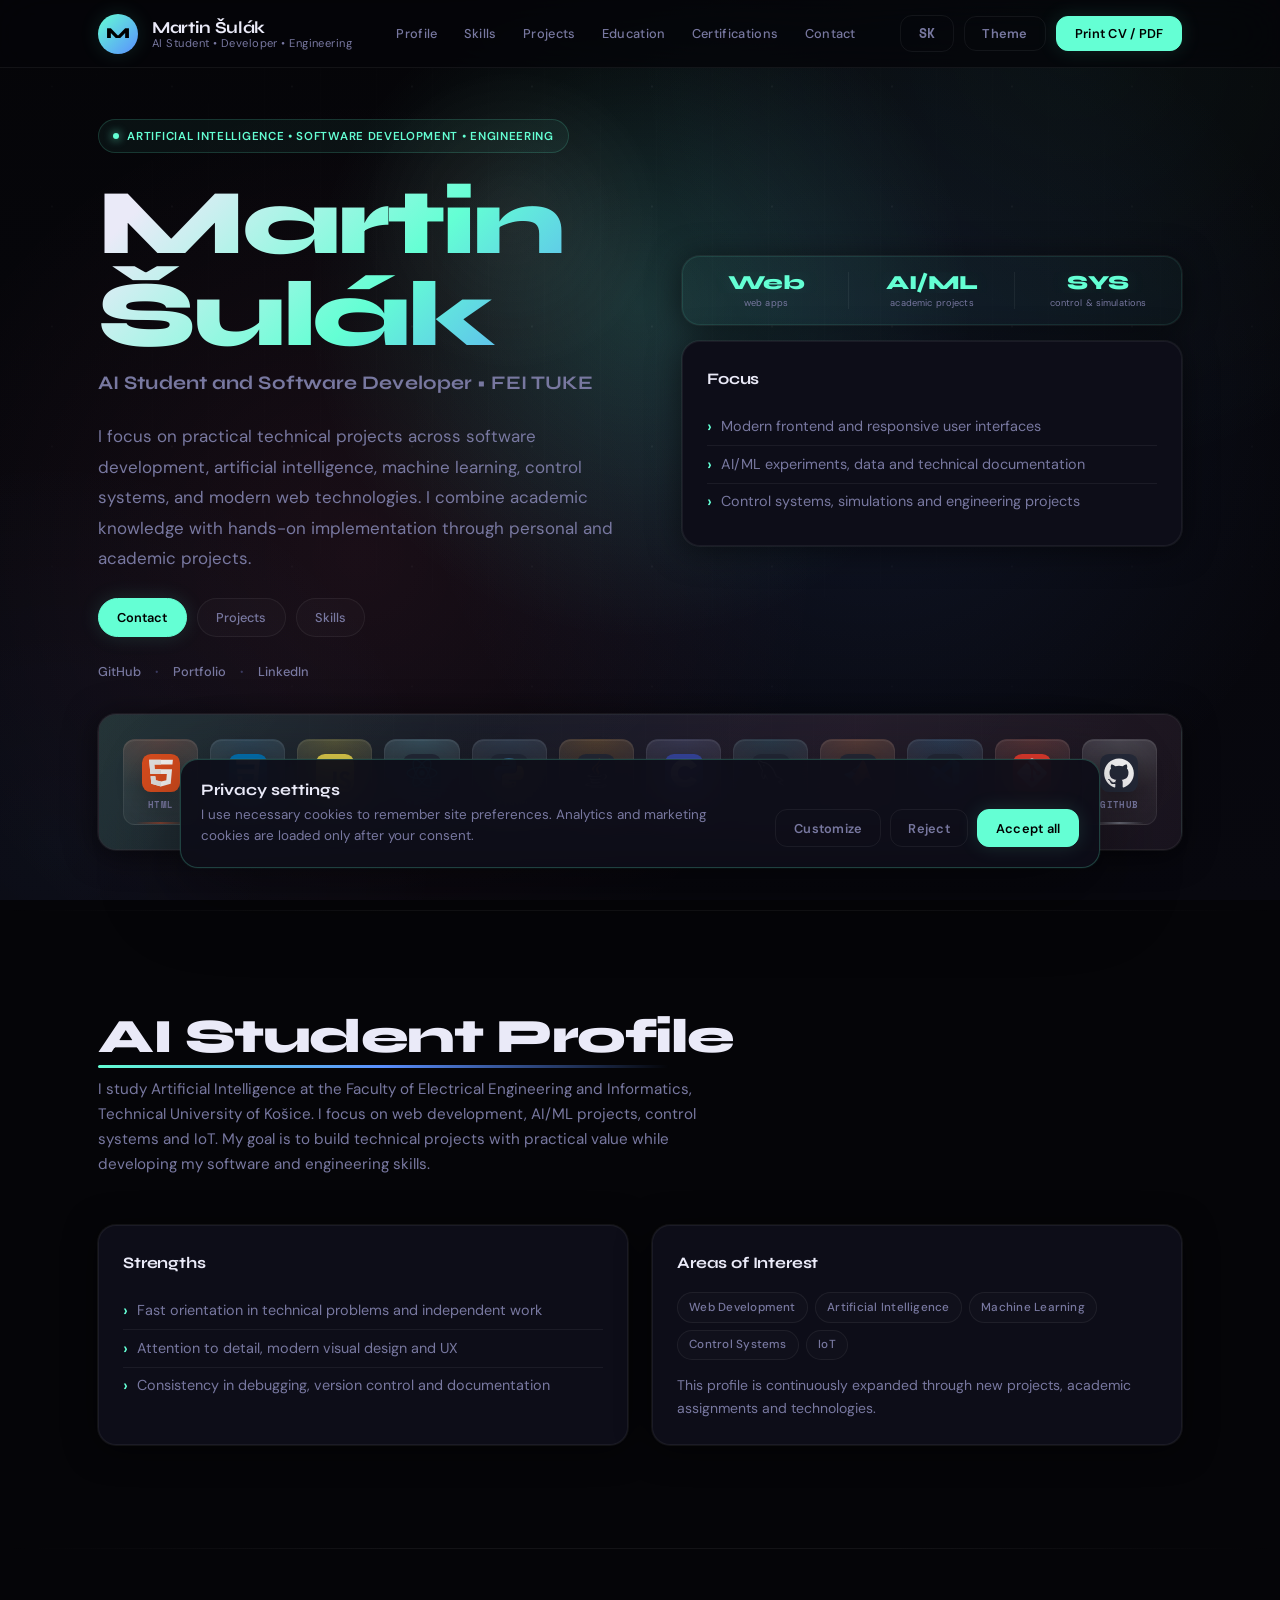
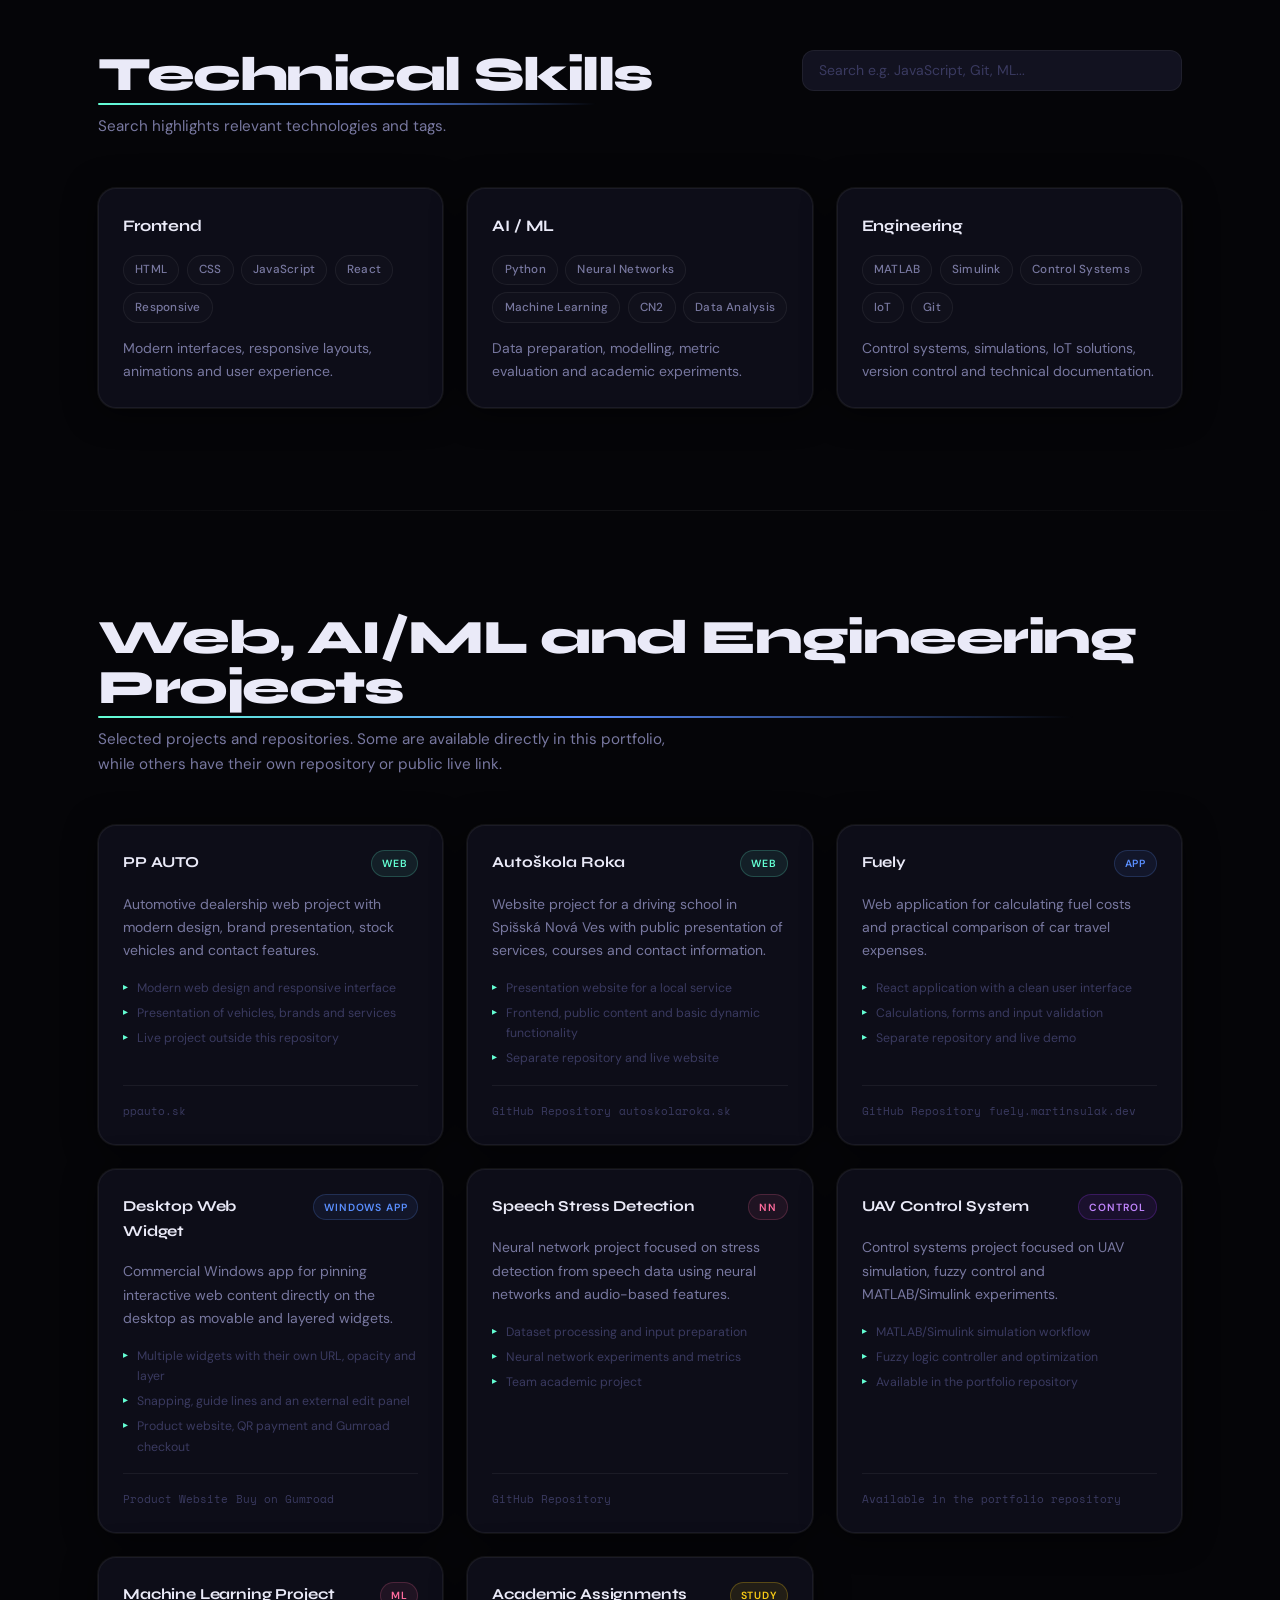
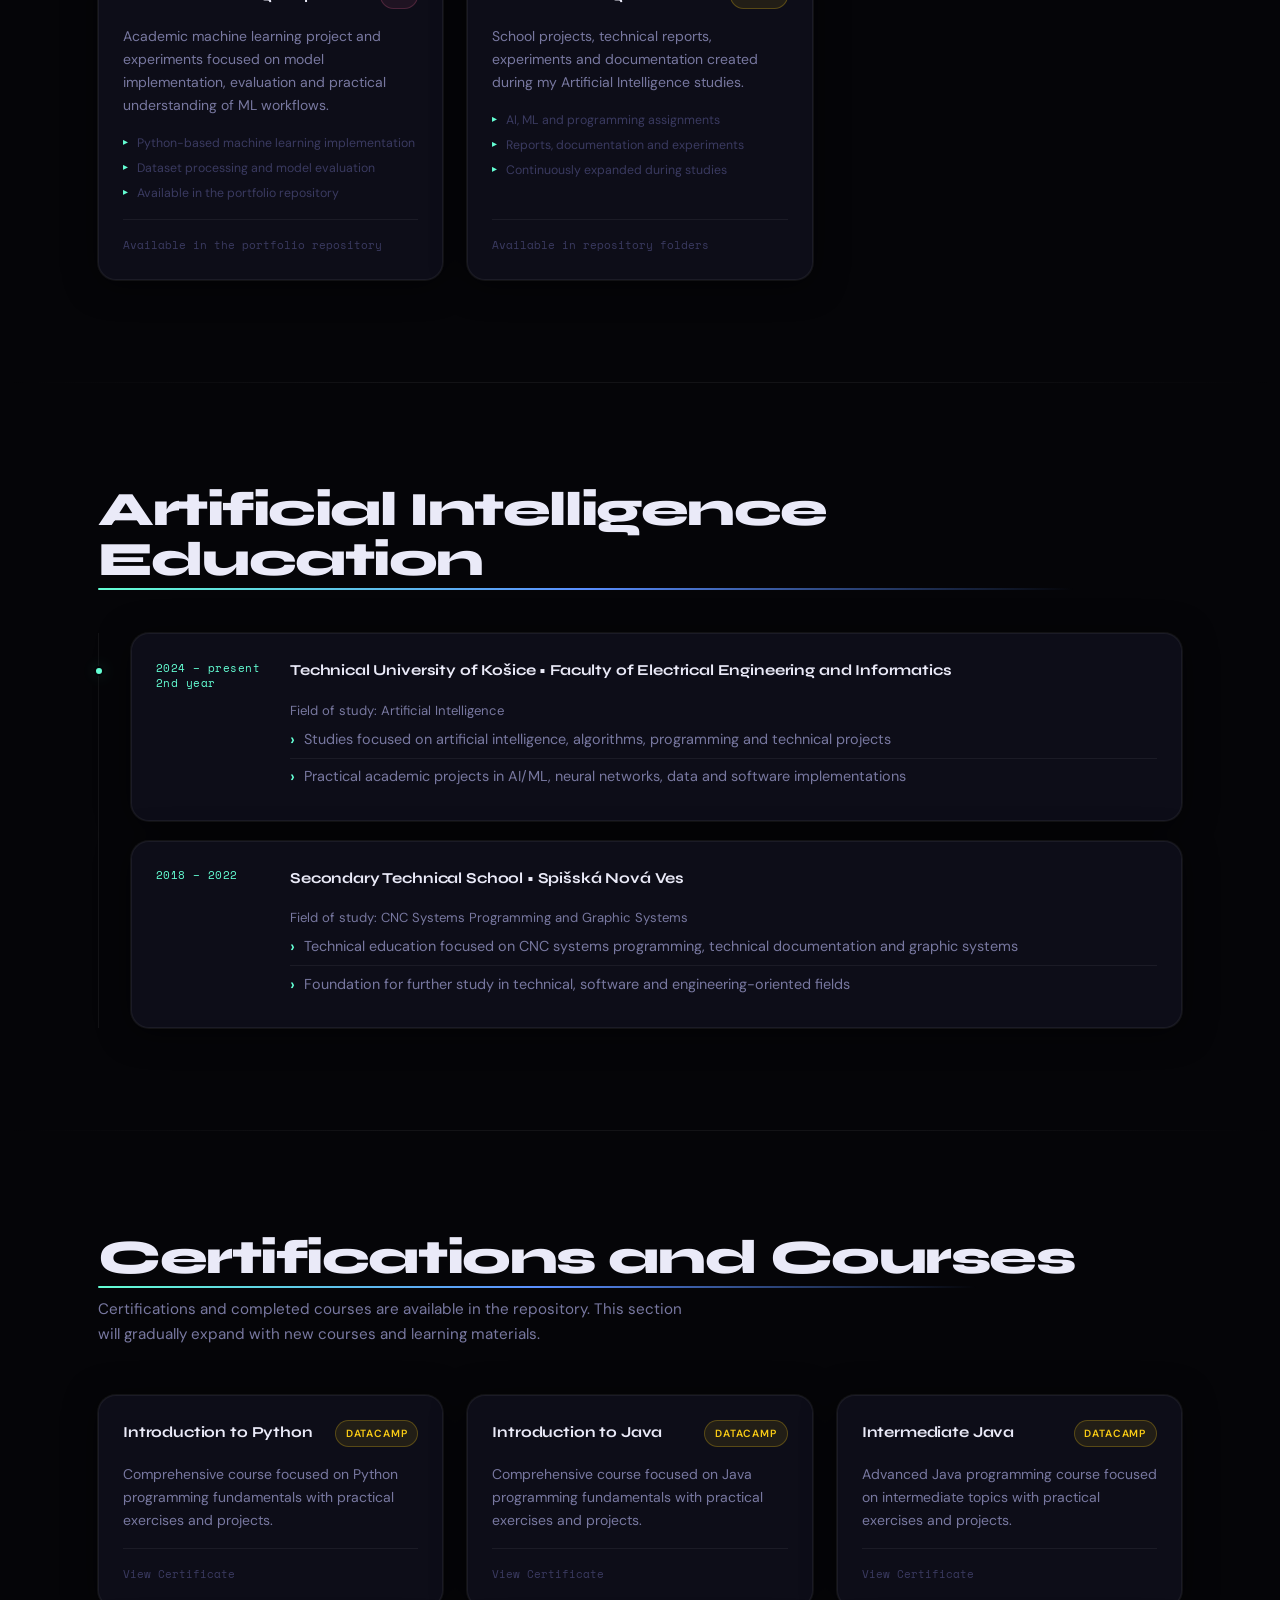
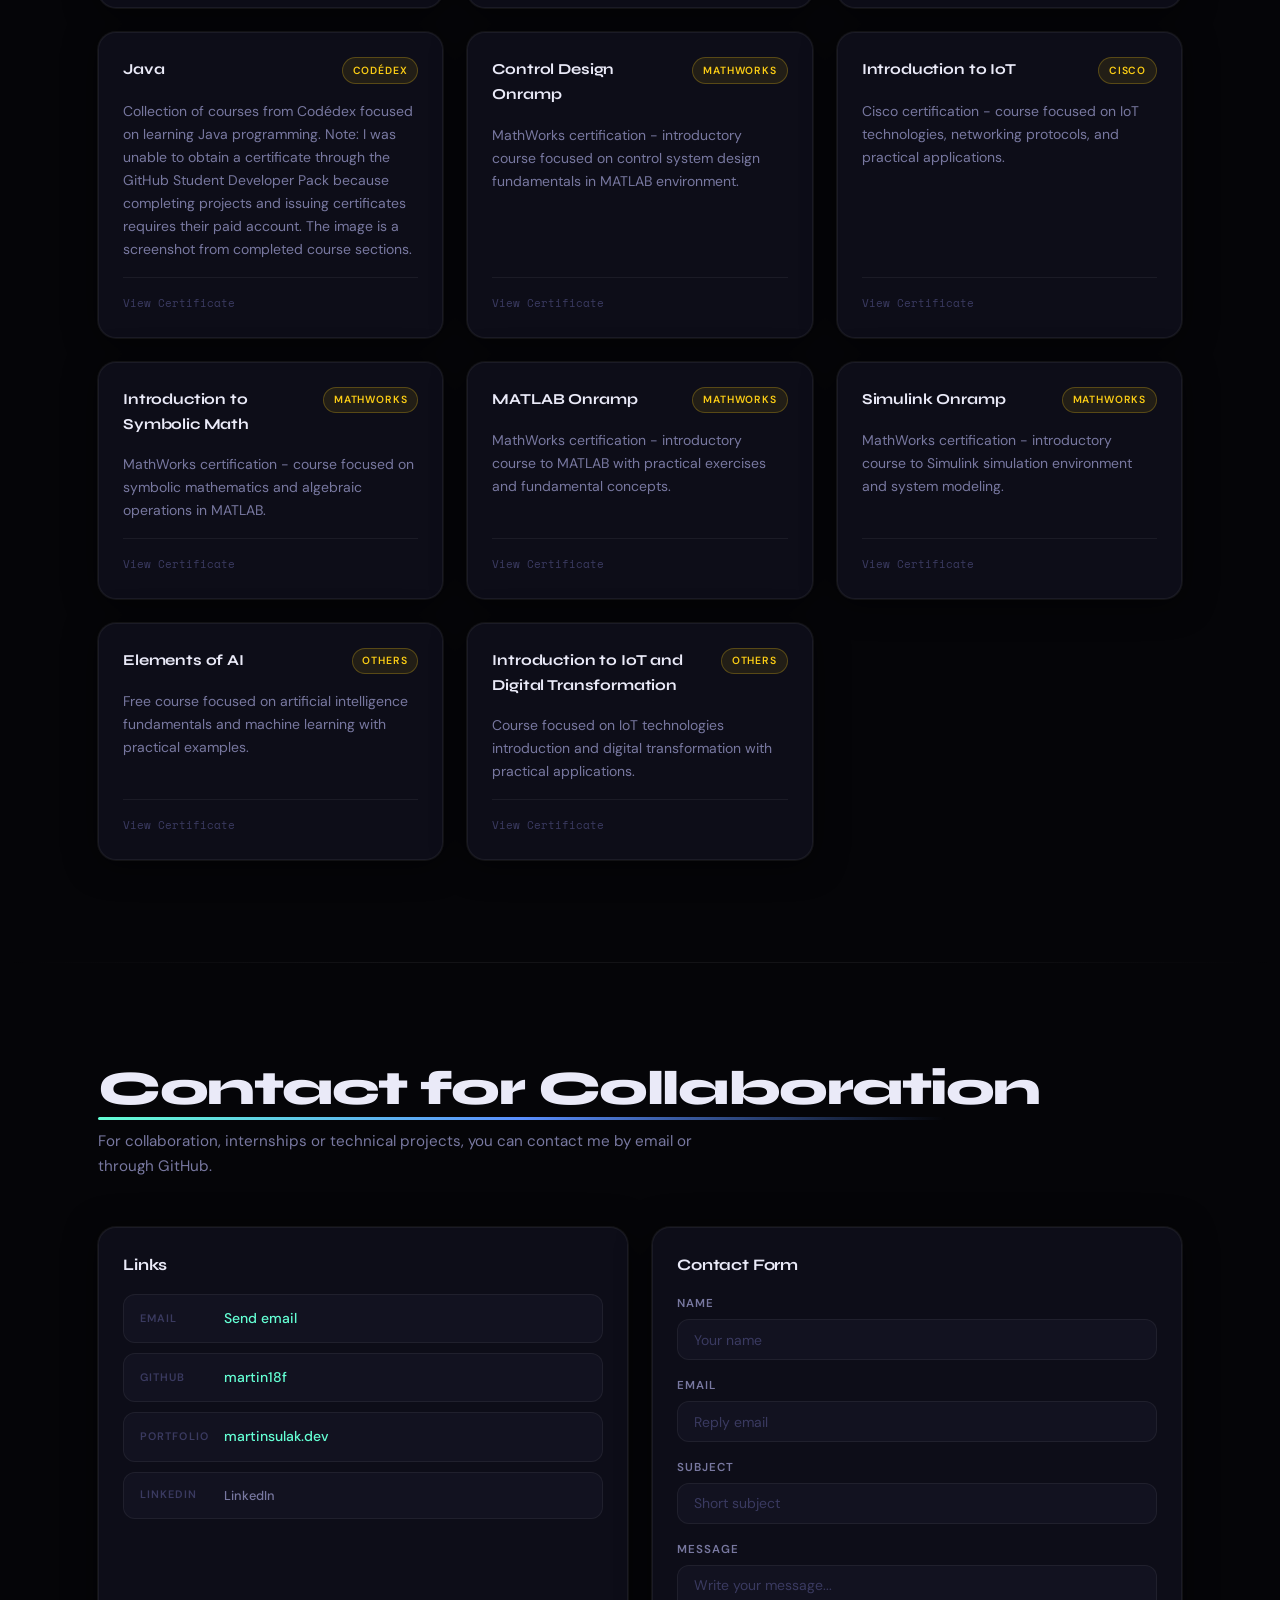
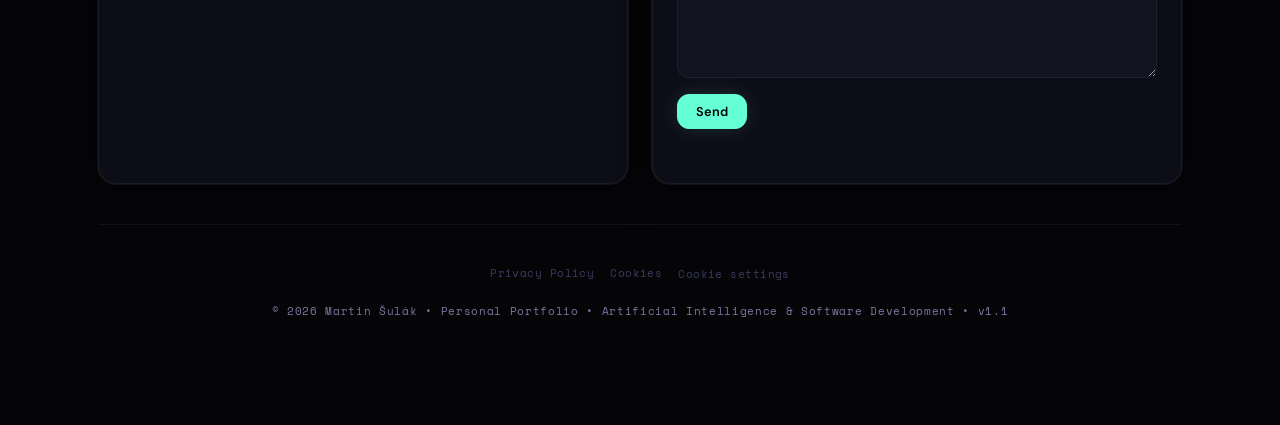
==== index.html @ 7bd2abb6 "Add CV print and cookie consent" ====
<!doctype html>
<html lang="sk" data-theme="dark">
<head>
  <meta charset="utf-8" />
  <meta name="viewport" content="width=device-width, initial-scale=1" />
  <title>Martin Šulák | AI študent, web a software developer</title>
  <meta name="description" content="Portfólio Martina Šuláka: AI študent a software developer pre webové aplikácie, AI/ML projekty, IoT, riadiace systémy a technické projekty." />
  <meta name="keywords" content="Martin Šulák, AI študent, software developer, web developer, AI/ML projekty, IoT, riadiace systémy, portfólio" />
  <meta name="author" content="Martin Šulák" />
  <meta name="robots" content="index, follow" />
  <meta property="og:title" content="Martin Šulák | AI študent, web a software developer" />
  <meta property="og:description" content="Portfólio Martina Šuláka: AI študent a software developer pre webové aplikácie, AI/ML projekty, IoT, riadiace systémy a technické projekty." />
  <meta property="og:url" content="https://martinsulak.dev/" />
  <meta property="og:type" content="website" />
  <meta property="og:site_name" content="Martin Šulák Portfolio" />
  <meta property="og:locale" content="sk_SK" />
  <meta property="og:locale:alternate" content="en_US" />
  <meta property="og:image" content="https://martinsulak.dev/favicon.svg" />
  <meta property="og:image:alt" content="Martin Šulák portfolio" />
  <meta name="twitter:card" content="summary" />
  <meta name="twitter:title" content="Martin Šulák | AI študent, web a software developer" />
  <meta name="twitter:description" content="Portfólio Martina Šuláka: AI študent a software developer pre webové aplikácie, AI/ML projekty, IoT, riadiace systémy a technické projekty." />
  <meta name="twitter:image" content="https://martinsulak.dev/favicon.svg" />
  <meta name="twitter:image:alt" content="Martin Šulák portfolio" />
  <meta name="theme-color" content="#050508" />
  <link rel="canonical" href="https://martinsulak.dev/" />
  <link rel="alternate" hreflang="sk" href="https://martinsulak.dev/" />
  <link rel="alternate" hreflang="en" href="https://martinsulak.dev/?lang=en" />
  <link rel="alternate" hreflang="x-default" href="https://martinsulak.dev/" />

  <link rel="icon" type="image/svg+xml" href="favicon.svg">
  <link rel="stylesheet" href="style.css">
  <script type="application/ld+json">
    {
      "@context": "https://schema.org",
      "@graph": [
        {
          "@type": "Person",
          "@id": "https://martinsulak.dev/#person",
          "name": "Martin Šulák",
          "alternateName": "martin18f",
          "url": "https://martinsulak.dev/",
          "description": "AI študent a software developer zameraný na webové aplikácie, AI/ML projekty, IoT, riadiace systémy a technické portfólio.",
          "sameAs": [
            "https://github.com/martin18f",
            "https://www.linkedin.com/in/martin-šulák-77147a417/"
          ],
          "jobTitle": "Artificial Intelligence Student and Software Developer",
          "affiliation": {
            "@type": "CollegeOrUniversity",
            "name": "Technical University of Košice, Faculty of Electrical Engineering and Informatics",
            "url": "https://www.fei.tuke.sk/"
          },
          "knowsLanguage": ["sk", "en"],
          "knowsAbout": [
            "Software development",
            "Web development",
            "Artificial intelligence",
            "Machine learning",
            "Control systems",
            "IoT"
          ]
        },
        {
          "@type": "WebSite",
          "@id": "https://martinsulak.dev/#website",
          "name": "Martin Šulák Portfolio",
          "url": "https://martinsulak.dev/",
          "description": "Portfolio website of Martin Šulák with web, AI/ML, control systems, IoT and engineering projects.",
          "inLanguage": ["sk", "en"],
          "author": {
            "@id": "https://martinsulak.dev/#person"
          }
        },
        {
          "@type": "ProfilePage",
          "@id": "https://martinsulak.dev/#profile-page",
          "url": "https://martinsulak.dev/",
          "name": "Martin Šulák | AI študent, web a software developer",
          "description": "Portfólio Martina Šuláka: AI študent a software developer pre webové aplikácie, AI/ML projekty, IoT, riadiace systémy a technické projekty.",
          "inLanguage": "sk",
          "isPartOf": {
            "@id": "https://martinsulak.dev/#website"
          },
          "about": {
            "@id": "https://martinsulak.dev/#person"
          },
          "mainEntity": {
            "@id": "https://martinsulak.dev/#person"
          }
        },
        {
          "@type": "ItemList",
          "@id": "https://martinsulak.dev/#projects",
          "name": "Web, AI/ML and engineering projects by Martin Šulák",
          "itemListElement": [
            {
              "@type": "ListItem",
              "position": 1,
              "item": {
                "@type": "WebSite",
                "name": "Fuely",
                "url": "https://fuely.martinsulak.dev/"
              }
            },
            {
              "@type": "ListItem",
              "position": 2,
              "item": {
                "@type": "WebSite",
                "name": "Autoškola Roka",
                "url": "https://www.autoskolaroka.sk/"
              }
            },
            {
              "@type": "ListItem",
              "position": 3,
              "item": {
                "@type": "SoftwareApplication",
                "name": "Desktop Web Widget",
                "url": "https://desktop-web-widget.martinsulak.dev/",
                "applicationCategory": "ProductivityApplication",
                "operatingSystem": "Windows 10, Windows 11",
                "offers": {
                  "@type": "Offer",
                  "price": "3.00",
                  "priceCurrency": "EUR",
                  "availability": "https://schema.org/InStock"
                }
              }
            }
          ]
        }
      ]
    }
  </script>
</head>

<body>
  <div class="site-backdrop" aria-hidden="true"></div>
  <a class="skip" href="#obsah" data-i18n="skip">Preskočiť na obsah</a>

  <header class="topbar" role="banner" id="topbar">
    <div class="wrap topbar-inner">
      <a class="brand" href="#obsah" aria-label="Martin Šulák portfolio">
        <div class="avatar" aria-hidden="true">M</div>
        <div class="brand-text">
          <div class="name">Martin Šulák</div>
          <div class="role" data-i18n="brandRole">AI študent • Developer • Engineering</div>
        </div>
      </a>

      <nav class="nav" id="mainNav" aria-label="Hlavná navigácia" data-i18n-attr="aria-label:navAria">
        <a href="#profil" data-i18n="navProfile">Profil</a>
        <a href="#skills" data-i18n="navSkills">Zručnosti</a>
        <a href="#projekty" data-i18n="navProjects">Projekty</a>
        <a href="#vzdelanie" data-i18n="navEducation">Vzdelanie</a>
        <a href="#certifikaty" data-i18n="navCerts">Certifikáty</a>
        <a href="#kontakt" data-i18n="navContact">Kontakt</a>
      </nav>

      <div class="actions">
        <button class="nav-toggle" id="navToggle" type="button"
          aria-label="Otvoriť navigáciu" aria-expanded="false" aria-controls="mainNav"
          data-i18n-attr="aria-label:openNav">
          <span></span><span></span><span></span>
        </button>

        <button class="btn ghost" id="langBtn" type="button" aria-label="Switch language" data-i18n-attr="aria-label:langBtnAria">EN</button>
        <button class="btn ghost" id="themeBtn" type="button" aria-label="Prepnúť tému" data-i18n="themeBtn" data-i18n-attr="aria-label:themeAria">Téma</button>
        <button class="btn" id="printBtn" type="button" data-i18n="printBtn">Tlačiť / PDF</button>
      </div>
    </div>
  </header>

  <main id="obsah">
    <section class="hero">
      <div class="wrap hero-inner">
        <div class="hero-left">
          <p class="pill">
            <span class="dot"></span>
            <span data-i18n="heroPill">Artificial Intelligence • Software Development • Engineering</span>
          </p>

          <h1>
            <span class="grad">Martin Šulák</span>
            <small data-i18n="heroSubtitle">AI študent a software developer • FEI TUKE</small>
          </h1>

          <p class="lead" data-i18n="heroLead">
            Zameriavam sa na praktické technické projekty z oblastí softvérového vývoja,
            umelej inteligencie, strojového učenia, riadiacich systémov a moderných webových technológií.
            Prepájam akademické znalosti s praktickou implementáciou v osobných aj školských projektoch.
          </p>

          <div class="quick">
            <a class="chip" href="#kontakt" data-i18n="quickContact">Kontakt</a>
            <a class="chip" href="#projekty" data-i18n="quickProjects">Projekty</a>
            <a class="chip" href="#skills" data-i18n="quickSkills">Zručnosti</a>
          </div>

          <div class="links">
            <a class="link" href="https://github.com/martin18f" target="_blank" rel="me noopener noreferrer">GitHub</a>
            <span class="sep">•</span>
            <a class="link" href="https://martinsulak.dev/" target="_blank" rel="noreferrer" data-i18n="portfolioLink">Portfólio</a>
            <span class="sep">•</span>
            <a class="link" href="https://www.linkedin.com/in/martin-šulák-77147a417/" target="_blank" rel="me noopener noreferrer">
            LinkedIn
          </a>
          </div>
        </div>

        <aside class="hero-right" aria-label="Rýchle info" data-i18n-attr="aria-label:quickInfo">
          <div class="card kpis">
            <div class="kpi">
              <div class="kpi-num">Web</div>
              <div class="kpi-label" data-i18n="kpiWeb">weby a aplikácie</div>
            </div>

            <div class="kpi">
              <div class="kpi-num">AI/ML</div>
              <div class="kpi-label" data-i18n="kpiAi">školské projekty</div>
            </div>

            <div class="kpi">
              <div class="kpi-num">SYS</div>
              <div class="kpi-label" data-i18n="kpiSystems">riadenie a simulácie</div>
            </div>
          </div>

          <div class="card mini">
            <h2 class="mini-title" data-i18n="focusTitle">Zameranie</h2>
            <ul class="bullets">
              <li data-i18n="focus1">Moderný frontend a responzívne používateľské rozhrania</li>
              <li data-i18n="focus2">AI/ML experimenty, dáta a technická dokumentácia</li>
              <li data-i18n="focus3">Riadiace systémy, simulácie a engineering projekty</li>
            </ul>
          </div>
        </aside>
      </div>
      <div class="bg" aria-hidden="true"></div>
    </section>

  <div class="wrap">
          <div class="stack-panel">

            <ul class="stack-icons" role="list">
              <li class="stack-icon tech-html">
                <img src="assets/icons/html.svg" width="38" height="38" alt="HTML icon" loading="lazy" decoding="async" />
                <span class="stack-label">HTML</span>
              </li>

              <li class="stack-icon tech-css">
                <img src="assets/icons/css.svg" width="38" height="38" alt="CSS icon" loading="lazy" decoding="async" />
                <span class="stack-label">CSS</span>
              </li>

              <li class="stack-icon tech-js">
                <img src="assets/icons/js.svg" width="38" height="38" alt="JavaScript icon" loading="lazy" decoding="async" />
                <span class="stack-label">JavaScript</span>
              </li>

              <li class="stack-icon tech-react">
                <img src="assets/icons/react.svg" width="38" height="38" alt="React icon" loading="lazy" decoding="async" />
                <span class="stack-label">React</span>
              </li>

              <li class="stack-icon tech-python">
                <img src="assets/icons/python.svg" width="38" height="38" alt="Python icon" loading="lazy" decoding="async" />
                <span class="stack-label">Python</span>
              </li>

              <li class="stack-icon tech-java">
                <img src="assets/icons/java.svg" width="38" height="38" alt="Java icon" loading="lazy" decoding="async" />
                <span class="stack-label">Java</span>
              </li>

              <li class="stack-icon tech-c">
                <img src="assets/icons/c.svg" width="38" height="38" alt="C programming icon" loading="lazy" decoding="async" />
                <span class="stack-label">C</span>
              </li>

              <li class="stack-icon tech-mysql">
                <img src="assets/icons/mysql.svg" width="38" height="38" alt="MySQL icon" loading="lazy" decoding="async" />
                <span class="stack-label">MySQL</span>
              </li>

              <li class="stack-icon tech-matlab">
                <img src="assets/icons/matlab.svg" width="38" height="38" alt="MATLAB icon" loading="lazy" decoding="async" />
                <span class="stack-label">MATLAB</span>
              </li>

              <li class="stack-icon tech-vscode">
                <img src="assets/icons/vscode.svg" width="38" height="38" alt="Visual Studio Code icon" loading="lazy" decoding="async" />
                <span class="stack-label">VS Code</span>
              </li>

              <li class="stack-icon tech-git">
                <img src="assets/icons/git.svg" width="38" height="38" alt="Git icon" loading="lazy" decoding="async" />
                <span class="stack-label">Git</span>
              </li>

              <li class="stack-icon tech-github">
                <img src="assets/icons/github.svg" width="38" height="38" alt="GitHub icon" loading="lazy" decoding="async" />
                <span class="stack-label">GitHub</span>
              </li>
            </ul>
          </div>
        </div>

    <section class="section" id="profil">
      <div class="wrap">
        <div class="section-head reveal">
          <h2 data-i18n="profileTitle">Profil AI študenta</h2>
          <p data-i18n="profileText">
            Študujem umelú inteligenciu na Fakulte elektrotechniky a informatiky Technickej univerzity v Košiciach.
            Venujem sa web developmentu, AI/ML projektom, riadiacim systémom a IoT. Mojím cieľom je budovať technické projekty,
            ktoré majú praktický význam a zároveň rozvíjajú moje softvérové aj inžinierske schopnosti.
          </p>
        </div>

        <div class="grid two">
          <div class="card reveal rv1">
            <h3 data-i18n="strengthsTitle">Silné stránky</h3>
            <ul class="bullets">
              <li data-i18n="strength1">Rýchla orientácia v technickom probléme a samostatnosť</li>
              <li data-i18n="strength2">Cit pre detail, moderný vizuál a UX</li>
              <li data-i18n="strength3">Dôslednosť pri debugovaní, verzovaní a dokumentácii</li>
            </ul>
          </div>

          <div class="card reveal rv2">
            <h3 data-i18n="areasTitle">Oblasti záujmu</h3>
            <div class="tags">
              <span class="tag">Web Development</span>
              <span class="tag">Artificial Intelligence</span>
              <span class="tag">Machine Learning</span>
              <span class="tag">Control Systems</span>
              <span class="tag">IoT</span>
            </div>
            <p class="muted" data-i18n="areasNote">Profil je priebežne rozširovaný podľa nových projektov, školských zadaní a technológií.</p>
          </div>
        </div>
      </div>
    </section>

    <section class="section" id="skills">
      <div class="wrap">
        <div class="section-head row reveal">
          <div>
            <h2 data-i18n="skillsTitle">Technické zručnosti</h2>
            <p class="muted" data-i18n="skillsHint">Vyhľadávanie zvýrazní relevantné technológie a tagy.</p>
          </div>
          <div class="skill-controls">
            <input id="skillSearch" class="input" type="search" placeholder="Hľadať napr. JavaScript, Git, ML..." data-i18n-attr="placeholder:skillPlaceholder" />
          </div>
        </div>

        <div class="grid three" id="skillGrid">
          <div class="card skill reveal rv1">
            <h3>Frontend</h3>
            <div class="tags">
              <span class="tag" data-skill="HTML">HTML</span>
              <span class="tag" data-skill="CSS">CSS</span>
              <span class="tag" data-skill="JavaScript">JavaScript</span>
              <span class="tag" data-skill="React">React</span>
              <span class="tag" data-skill="Responsive">Responsive</span>
            </div>
            <p class="muted" data-i18n="frontendText">Moderné rozhrania, responzívne layouty, animácie a používateľská skúsenosť.</p>
          </div>

          <div class="card skill reveal rv2">
            <h3>AI / ML</h3>
            <div class="tags">
              <span class="tag" data-skill="Python">Python</span>
              <span class="tag" data-skill="Neural Networks">Neural Networks</span>
              <span class="tag" data-skill="Machine Learning">Machine Learning</span>
              <span class="tag" data-skill="CN2">CN2</span>
              <span class="tag" data-skill="Data Analysis">Data Analysis</span>
            </div>
            <p class="muted" data-i18n="aimlText">Príprava dát, modelovanie, vyhodnotenie metrík a školské experimenty.</p>
          </div>

          <div class="card skill reveal rv3">
            <h3 data-i18n="engineeringTitle">Engineering</h3>
            <div class="tags">
              <span class="tag" data-skill="MATLAB">MATLAB</span>
              <span class="tag" data-skill="Simulink">Simulink</span>
              <span class="tag" data-skill="Control Systems">Control Systems</span>
              <span class="tag" data-skill="IoT">IoT</span>
              <span class="tag" data-skill="Git">Git</span>
            </div>
            <p class="muted" data-i18n="engineeringText">Riadiace systémy, simulácie, IoT riešenia, verzovanie a technická dokumentácia.</p>
          </div>
        </div>
      </div>
    </section>

    <section class="section" id="projekty">
      <div class="wrap">
        <div class="section-head reveal">
          <h2 data-i18n="projectsTitle">Web, AI/ML a engineering projekty</h2>
          <p class="muted" data-i18n="projectsIntro">
            Vybrané projekty a repozitáre. Niektoré sú priamo v tomto portfóliu, iné majú vlastný repozitár alebo verejný live link.
          </p>
        </div>

        <div class="grid three">
          <article class="card project reveal rv1">
            <div class="project-top">
              <h3>PP AUTO</h3>
              <span class="badge web">Web</span>
            </div>
            <p data-i18n="ppautoDesc">Webový projekt pre autosalón s moderným dizajnom, prezentáciou značiek, skladovými vozidlami a kontaktnými funkciami.</p>
            <ul class="mini-list">
              <li data-i18n="ppauto1">Moderný web design a responzívne rozhranie</li>
              <li data-i18n="ppauto2">Prezentácia vozidiel, značiek a služieb</li>
              <li data-i18n="ppauto3">Live projekt mimo tohto repozitára</li>
            </ul>
            <div class="project-links">
              <a class="link" href="https://ppauto.sk" target="_blank" rel="noreferrer">ppauto.sk</a>
            </div>
          </article>

          <article class="card project reveal rv2">
            <div class="project-top">
              <h3>Autoškola Roka</h3>
              <span class="badge web">Web</span>
            </div>

            <p data-i18n="autoskolaDesc">
              Webový projekt pre autoškolu v Spišskej Novej Vsi s verejnou prezentáciou služieb, kurzov a kontaktných informácií.
            </p>

            <ul class="mini-list">
              <li data-i18n="autoskola1">Prezentačný web pre lokálnu službu</li>
              <li data-i18n="autoskola2">Frontend, verejný obsah a základná dynamická funkcionalita</li>
              <li data-i18n="autoskola3">Samostatný repozitár a live web</li>
            </ul>

            <div class="project-links">
              <a class="link" href="https://github.com/martin18f/autoskola-roka" target="_blank" rel="noreferrer" aria-label="GitHub Repository for Autoškola Roka">GitHub Repository</a>
              <a class="link" href="https://www.autoskolaroka.sk/" target="_blank" rel="noreferrer">autoskolaroka.sk</a>
            </div>
          </article>

          <article class="card project reveal rv2">
            <div class="project-top">
              <h3>Fuely</h3>
              <span class="badge app">App</span>
            </div>
            <p data-i18n="fuelyDesc">Webová aplikácia na výpočet nákladov na palivo a praktické porovnávanie nákladov pri jazde autom.</p>
            <ul class="mini-list">
              <li data-i18n="fuely1">React aplikácia s čistým používateľským rozhraním</li>
              <li data-i18n="fuely2">Výpočty, formuláre a validácia vstupov</li>
              <li data-i18n="fuely3">Samostatný repozitár a live demo</li>
            </ul>
            <div class="project-links">
              <a class="link" href="https://github.com/martin18f/fuely" target="_blank" rel="noreferrer" aria-label="GitHub Repository for Fuely">GitHub Repository</a>
              <a class="link" href="https://fuely.martinsulak.dev/" target="_blank" rel="noreferrer">fuely.martinsulak.dev</a>
            </div>
          </article>

          <article class="card project reveal rv3">
            <div class="project-top">
              <h3>Desktop Web Widget</h3>
              <span class="badge app">Windows App</span>
            </div>
            <p data-i18n="desktopWidgetDesc">Komerčná Windows aplikácia na pripnutie interaktívneho webového obsahu priamo na plochu ako presúvateľné a vrstviteľné widgety.</p>
            <ul class="mini-list">
              <li data-i18n="desktopWidget1">Viac widgetov s vlastnou URL, opacitou a vrstvou</li>
              <li data-i18n="desktopWidget2">Snapovanie, vodiace čiary a externý edit panel</li>
              <li data-i18n="desktopWidget3">Produktová stránka, QR platba a Gumroad nákup</li>
            </ul>
            <div class="project-links">
              <a class="link" href="https://desktop-web-widget.martinsulak.dev/" target="_blank" rel="noreferrer" data-i18n="desktopWidgetProductSite">Product Website</a>
              <a class="link" href="https://martinsulak.gumroad.com/l/desktop-web-widget" target="_blank" rel="noreferrer" data-i18n="desktopWidgetBuyGumroad">Buy on Gumroad</a>
            </div>
          </article>

          <article class="card project reveal rv3">
            <div class="project-top">
              <h3 data-i18n="stressTitle">Speech Stress Detection</h3>
              <span class="badge aiml">NN</span>
            </div>
            <p data-i18n="stressDesc">Neural network project focused on stress detection from speech data using machine learning and audio-based features.</p>
            <ul class="mini-list">
              <li data-i18n="stress1">Spracovanie datasetov a príprava vstupov</li>
              <li data-i18n="stress2">Neural network experimenty a metriky</li>
              <li data-i18n="stress3">Skupinový akademický projekt</li>
            </ul>
            <div class="project-links">
              <a class="link" href="https://github.com/adrianzbur/ns-projekt-dsrs" target="_blank" rel="noreferrer" aria-label="GitHub Repository for Speech Stress Detection">GitHub Repository</a>
            </div>
          </article>

          <article class="card project reveal rv1">
            <div class="project-top">
              <h3 data-i18n="uavTitle">UAV Control System</h3>
              <span class="badge system">Control</span>
            </div>
            <p data-i18n="uavDesc">Control systems project focused on UAV simulation, fuzzy logic control, and MATLAB/Simulink based engineering experiments.</p>
            <ul class="mini-list">
              <li data-i18n="uav1">MATLAB/Simulink simulation workflow</li>
              <li data-i18n="uav2">Fuzzy logic controller and optimization</li>
              <li data-i18n="uav3">Available in this portfolio repository</li>
            </ul>
            <div class="project-links">
              <span class="link muted" data-i18n="availablePortfolio">Available in portfolio repository</span>
            </div>
          </article>

          <article class="card project reveal rv2">
            <div class="project-top">
              <h3 data-i18n="mlTitle">Machine Learning Project</h3>
              <span class="badge aiml">ML</span>
            </div>
            <p data-i18n="mlDesc">Machine learning academic project and experiments focused on model implementation, evaluation, and practical understanding of ML workflows.</p>
            <ul class="mini-list">
              <li data-i18n="ml1">Python-based machine learning implementation</li>
              <li data-i18n="ml2">Dataset processing and model evaluation</li>
              <li data-i18n="ml3">Available in this portfolio repository</li>
            </ul>
            <div class="project-links">
              <span class="link muted" data-i18n="availablePortfolio2">Available in portfolio repository</span>
            </div>
          </article>

          <article class="card project reveal rv3">
            <div class="project-top">
              <h3 data-i18n="academicTitle">Academic Assignments</h3>
              <span class="badge academic">Study</span>
            </div>
            <p data-i18n="academicDesc">School projects, technical reports, experiments, and documentation created during my Artificial Intelligence studies.</p>
            <ul class="mini-list">
              <li data-i18n="academic1">AI, ML and programming assignments</li>
              <li data-i18n="academic2">Reports, documentation and experiments</li>
              <li data-i18n="academic3">Continuously expanded during studies</li>
            </ul>
            <div class="project-links">
              <span class="link muted" data-i18n="availableRepo">Available in repository folders</span>
            </div>
          </article>
        </div>
      </div>
    </section>

    <section class="section" id="vzdelanie">
  <div class="wrap">
    <div class="section-head reveal">
      <h2 data-i18n="educationTitle">Vzdelanie v umelej inteligencii</h2>
    </div>

    <div class="timeline">
      <div class="t-item card reveal rv1 current">
        <div class="t-when" data-i18n="universityWhen">2024 – súčasnosť<br>2. ročník</div>
        <div class="t-what">
          <h3 data-i18n="universitySchool">Technická univerzita v Košiciach • Fakulta elektrotechniky a informatiky</h3>
          <p class="muted" data-i18n="universityField">Odbor: Umelá inteligencia</p>
          <ul class="bullets">
            <li data-i18n="university1">Štúdium zamerané na umelú inteligenciu, algoritmy, programovanie a technické projekty</li>
            <li data-i18n="university2">Praktické školské projekty z oblastí AI/ML, neurónových sietí, dát a softvérových implementácií</li>
          </ul>
        </div>
      </div>

      <div class="t-item card reveal rv2">
        <div class="t-when" data-i18n="secondaryWhen">2018 – 2022</div>
        <div class="t-what">
          <h3 data-i18n="secondarySchool">Stredná priemyselná škola technická • Spišská Nová Ves</h3>
          <p class="muted" data-i18n="secondaryField">Odbor: Programovanie CNC systémov a grafické systémy</p>
          <ul class="bullets">
            <li data-i18n="secondary1">Technické štúdium so zameraním na programovanie CNC systémov, technickú dokumentáciu a grafické systémy</li>
            <li data-i18n="secondary2">Základ pre ďalšie štúdium technických, softvérových a inžinierskych oblastí</li>
          </ul>
        </div>
      </div>
    </div>
  </div>
</section>

    <section class="section" id="certifikaty">
      <div class="wrap">
        <div class="section-head reveal">
          <h2 data-i18n="certsTitle">Certifikáty a kurzy</h2>
          <p class="muted" data-i18n="certsText">
            Certifikáty a absolvované kurzy sú dostupné v repozitári. Sekcia sa bude postupne rozširovať spolu s novými kurzami a technickými materiálmi.
          </p>
        </div>

        <div class="grid three">
          <div class="card project reveal rv1">
            <div class="project-top">
              <h3 data-i18n="certDataCampTitlePython">Introduction to Python</h3>
              <span class="badge academic">DataCamp</span>
            </div>
            <p data-i18n="certDataCampDescPython">Komplexný kurz zameraný na základy programovacieho jazyka Python s praktickými cvičeniami a projektmi.</p>
            <div class="project-links">
              <a class="link" href="Certificates/Datacamp/introduction_to_python.pdf" target="_blank" rel="noopener" data-i18n="viewCert">Zobraziť certifikát</a>
            </div>
          </div>

          <div class="card project reveal rv2">
            <div class="project-top">
              <h3 data-i18n="certDataCampTitleJavaIntro">Introduction to Java</h3>
              <span class="badge academic">DataCamp</span>
            </div>
            <p data-i18n="certDataCampDescJavaIntro">Komplexný kurz zameraný na základy programovacieho jazyka Java s praktickými cvičeniami a projektmi.</p>
            <div class="project-links">
              <a class="link" href="Certificates/Datacamp/introduction_to_java.pdf" target="_blank" rel="noopener" data-i18n="viewCert">Zobraziť certifikát</a>
            </div>
          </div>

          <div class="card project reveal rv3">
            <div class="project-top">
              <h3 data-i18n="certDataCampTitleJavaInter">Intermediate Java</h3>
              <span class="badge academic">DataCamp</span>
            </div>
            <p data-i18n="certDataCampDescJavaInter">Pokročilý kurz programovacieho jazyka Java zameraný na stredne pokročilé témy s praktickými cvičeniami a projektmi.</p>
            <div class="project-links">
              <a class="link" href="Certificates/Datacamp/Intermediate_java.pdf" target="_blank" rel="noopener" data-i18n="viewCert">Zobraziť certifikát</a>
            </div>
          </div>

          <div class="card project reveal rv4">
            <div class="project-top">
              <h3 data-i18n="certCodexJavaTitle">Java</h3>
              <span class="badge academic">Codédex</span>
            </div>
            <p data-i18n="certCodexJavaDesc">Objem kurzov od Codédex zameraný na učenie sa Java programovania. Poznámka: Cez GitHub Student Developer Pack som nemohol získať certifikát, pretože na ukončenie projektov a vydanie certifikátu je potrebný ich platený účet. Na obrázku je screenshot z vyplnených частí kurzu.</p>
            <div class="project-links">
              <a class="link" href="Certificates/Cod%C3%A9dex/java.png" target="_blank" rel="noopener" data-i18n="viewCert">Zobraziť certifikát</a>
            </div>
          </div>

          <div class="card project reveal rv5">
            <div class="project-top">
              <h3 data-i18n="certMatlabControlTitle">Control Design Onramp</h3>
              <span class="badge academic">MathWorks</span>
            </div>
            <p data-i18n="certMatlabControlDesc">MathWorks certifikát - úvodný kurz zameraný na základy návrhov riadiacich systémov v MATLAB prostredí.</p>
            <div class="project-links">
              <a class="link" href="Certificates/Matlab/control_design_onramp.pdf" target="_blank" rel="noopener" data-i18n="viewCert">Zobraziť certifikát</a>
            </div>
          </div>

          <div class="card project reveal rv6">
            <div class="project-top">
              <h3 data-i18n="certCiscoIoTTitle">Introduction to IoT</h3>
              <span class="badge academic">Cisco</span>
            </div>
            <p data-i18n="certCiscoIoTDesc">Cisco certifikát - kurz zameraný na úvod do IoT technológií, sieťových protokolov a praktických aplikácií.</p>
            <div class="project-links">
              <a class="link" href="Certificates/Cisco/Introduction_to_IoT_certificate_martinsulak18-gmail-com_c30c6c39-59c4-4421-bae1-5b8a89fc1170.pdf" target="_blank" rel="noopener" data-i18n="viewCert">Zobraziť certifikát</a>
            </div>
          </div>

          <div class="card project reveal rv7">
            <div class="project-top">
              <h3 data-i18n="certMatlabSymbolicTitle">Introduction to Symbolic Math</h3>
              <span class="badge academic">MathWorks</span>
            </div>
            <p data-i18n="certMatlabSymbolicDesc">MathWorks certifikát - kurz zameraný na symbolickú matematiku a algebraické operácie v MATLAB.</p>
            <div class="project-links">
              <a class="link" href="Certificates/Matlab/introduction_to_symbolic_math.pdf" target="_blank" rel="noopener" data-i18n="viewCert">Zobraziť certifikát</a>
            </div>
          </div>

          <div class="card project reveal rv8">
            <div class="project-top">
              <h3 data-i18n="certMatlabOnrampTitle">MATLAB Onramp</h3>
              <span class="badge academic">MathWorks</span>
            </div>
            <p data-i18n="certMatlabOnrampDesc">MathWorks certifikát - úvodný kurz do MATLAB s praktickými cvičeniami a základnými konceptami.</p>
            <div class="project-links">
              <a class="link" href="Certificates/Matlab/matlab_onramp.pdf" target="_blank" rel="noopener" data-i18n="viewCert">Zobraziť certifikát</a>
            </div>
          </div>

          <div class="card project reveal rv9">
            <div class="project-top">
              <h3 data-i18n="certMatlabSimulinkTitle">Simulink Onramp</h3>
              <span class="badge academic">MathWorks</span>
            </div>
            <p data-i18n="certMatlabSimulinkDesc">MathWorks certifikát - úvodný kurz do Simulink simulačného prostredia a modelovania systémov.</p>
            <div class="project-links">
              <a class="link" href="Certificates/Matlab/simulink_onramp.pdf" target="_blank" rel="noopener" data-i18n="viewCert">Zobraziť certifikát</a>
            </div>
          </div>

          <div class="card project reveal rv10">
            <div class="project-top">
              <h3 data-i18n="certElementsOfAiTitle">Elements of AI</h3>
              <span class="badge academic">Others</span>
            </div>
            <p data-i18n="certElementsOfAiDesc">Bezplatný kurz zameraný na základy umelej inteligencie a strojového učenia s praktickými príkladmi.</p>
            <div class="project-links">
              <a class="link" href="Certificates/Others/elements_of_ai.png" target="_blank" rel="noopener" data-i18n="viewCert">Zobraziť certifikát</a>
            </div>
          </div>

          <div class="card project reveal rv11">
            <div class="project-top">
              <h3 data-i18n="certIoTDigitalTitle">Introduction to IoT and Digital Transformation</h3>
              <span class="badge academic">Others</span>
            </div>
            <p data-i18n="certIoTDigitalDesc">Kurz zameraný na úvod do IoT technológií a digitálnej transformácie s praktickými aplikáciami.</p>
            <div class="project-links">
              <a class="link" href="Certificates/Others/introduction_to_iot_and_digital_transformation.pdf" target="_blank" rel="noopener" data-i18n="viewCert">Zobraziť certifikát</a>
            </div>
          </div>
        </div>
      </div>
    </section>

    

    <section class="section" id="kontakt">
      <div class="wrap">
        <div class="section-head reveal">
          <h2 data-i18n="contactTitle">Kontakt na spoluprácu</h2>
          <p class="muted" data-i18n="contactIntro">V prípade spolupráce, stáže alebo technického projektu ma môžeš kontaktovať cez email alebo GitHub.</p>
        </div>

        <div class="grid two">
          <div class="card reveal rv1">
            <h3 data-i18n="linksTitle">Odkazy</h3>
            <div class="contact">
              <div class="c-row">
                <span class="c-key">Email</span>
                <a class="c-val" href="#contactForm" id="emailLink" data-mail="bWFydGluc3VsYWsxOEBnbWFpbC5jb20=" data-i18n="emailLink">Odoslať email</a>
              </div>
              <div class="c-row">
                <span class="c-key">GitHub</span>
                <a class="c-val" href="https://github.com/martin18f" target="_blank" rel="me noopener noreferrer">martin18f</a>
              </div>
              <div class="c-row">
                <span class="c-key">Portfolio</span>
                <a class="c-val" href="https://martinsulak.dev/" target="_blank" rel="noreferrer">martinsulak.dev</a>
              </div>
              <div class="c-row">
                <span class="c-key">LinkedIn</span>
               <a class="link" href="https://www.linkedin.com/in/martin-šulák-77147a417/" target="_blank" rel="me noopener noreferrer">
  LinkedIn
</a>

              </div>
            </div>
          </div>

          <div class="card reveal rv2">
            <h3 data-i18n="formTitle">Kontaktný formulár</h3>
            <form
                id="contactForm"
                class="form"
                autocomplete="on"
                action="https://formcarry.com/s/sC3pF3U5Oan"
                method="POST"
              >
              <label class="lbl">
                <span data-i18n="formName">Meno</span>
                <input class="input" name="from_name" placeholder="Tvoje meno" required data-i18n-attr="placeholder:formNamePh" />
              </label>

              <label class="lbl">
                <span>Email</span>
                <input class="input" name="reply_to" type="email" placeholder="Email pre odpoveď" required data-i18n-attr="placeholder:formEmailPh" />
              </label>

              <label class="lbl">
                <span data-i18n="formSubject">Predmet</span>
                <input class="input" name="subject" placeholder="Krátky predmet" data-i18n-attr="placeholder:formSubjectPh" />
              </label>

              <label class="lbl">
                <span data-i18n="formMessage">Správa</span>
                <textarea class="input" name="message" rows="5" placeholder="Napíš správu..." required data-i18n-attr="placeholder:formMessagePh"></textarea>
              </label>

              <button class="btn" id="sendBtn" type="submit" data-i18n="sendBtn">Odoslať</button>
              <p class="muted tiny form-status" id="formStatus" aria-live="polite"></p>
            </form>
          </div>
        </div>

        <footer class="footer">
          <div class="footer-links" aria-label="Právne odkazy" data-i18n-attr="aria-label:legalLinksAria">
            <a href="privacy.html" data-i18n="privacyLink">Ochrana osobných údajov</a>
            <a href="cookies.html" data-i18n="cookiesLink">Cookies</a>
            <button type="button" id="cookieSettingsBtn" data-i18n="cookieSettings">Nastavenia cookies</button>
          </div>
          <span class="muted tiny">© <span id="year"></span> Martin Šulák • <span data-i18n="footerText">Personal Portfolio • Artificial Intelligence & Software Development</span> • v<span id="version"></span></span>
        </footer>
      </div>
    </section>
  </main>

  <div class="cookie-banner" id="cookieBanner" role="dialog" aria-modal="false" aria-labelledby="cookieBannerTitle" hidden>
    <div class="cookie-copy">
      <h2 id="cookieBannerTitle" data-i18n="cookieBannerTitle">Nastavenia súkromia</h2>
      <p data-i18n="cookieBannerText">
        Používam nevyhnutné cookies pre zapamätanie nastavení stránky. Analytické a marketingové cookies spustím iba po tvojom súhlase.
      </p>
    </div>

    <div class="cookie-options" id="cookieOptions" hidden>
      <label class="cookie-option locked">
        <input type="checkbox" checked disabled>
        <span>
          <strong data-i18n="cookieNecessary">Nevyhnutné</strong>
          <small data-i18n="cookieNecessaryText">Potrebné pre uloženie nastavení jazyka, témy a súhlasu.</small>
        </span>
      </label>

      <label class="cookie-option">
        <input type="checkbox" id="cookieAnalytics">
        <span>
          <strong data-i18n="cookieAnalytics">Analytika</strong>
          <small data-i18n="cookieAnalyticsText">Pomáha pochopiť návštevnosť stránky cez Google Analytics.</small>
        </span>
      </label>

      <label class="cookie-option">
        <input type="checkbox" id="cookieMarketing">
        <span>
          <strong data-i18n="cookieMarketing">Marketing</strong>
          <small data-i18n="cookieMarketingText">Umožní načítanie Google AdSense a súvisiacich reklamných cookies.</small>
        </span>
      </label>
    </div>

    <div class="cookie-actions">
      <button class="btn ghost" id="cookieCustomizeBtn" type="button" aria-expanded="false" aria-controls="cookieOptions" data-i18n="cookieCustomize">Prispôsobiť</button>
      <button class="btn ghost" id="cookieRejectBtn" type="button" data-i18n="cookieReject">Odmietnuť</button>
      <button class="btn ghost" id="cookieSaveBtn" type="button" data-i18n="cookieSave" hidden>Uložiť výber</button>
      <button class="btn" id="cookieAcceptBtn" type="button" data-i18n="cookieAccept">Prijať všetko</button>
    </div>
  </div>

  <script src="app.js?v=20260618-1" defer></script>
</body>
</html>
---- style.css ----
@font-face {
  font-family: 'DM Sans';
  font-style: normal;
  font-weight: 400 600;
  font-display: swap;
  src: url('assets/fonts/dm-sans-latin-ext.woff2') format('woff2');
  unicode-range: U+0100-02BA, U+02BD-02C5, U+02C7-02CC, U+02CE-02D7, U+02DD-02FF, U+0304, U+0308, U+0329, U+1D00-1DBF, U+1E00-1E9F, U+1EF2-1EFF, U+2020, U+20A0-20AB, U+20AD-20C0, U+2113, U+2C60-2C7F, U+A720-A7FF;
}

@font-face {
  font-family: 'DM Sans';
  font-style: normal;
  font-weight: 400 600;
  font-display: swap;
  src: url('assets/fonts/dm-sans-latin.woff2') format('woff2');
  unicode-range: U+0000-00FF, U+0131, U+0152-0153, U+02BB-02BC, U+02C6, U+02DA, U+02DC, U+0304, U+0308, U+0329, U+2000-206F, U+20AC, U+2122, U+2191, U+2193, U+2212, U+2215, U+FEFF, U+FFFD;
}

@font-face {
  font-family: 'Space Mono';
  font-style: normal;
  font-weight: 400;
  font-display: swap;
  src: url('assets/fonts/space-mono-400-latin-ext.woff2') format('woff2');
  unicode-range: U+0100-02BA, U+02BD-02C5, U+02C7-02CC, U+02CE-02D7, U+02DD-02FF, U+0304, U+0308, U+0329, U+1D00-1DBF, U+1E00-1E9F, U+1EF2-1EFF, U+2020, U+20A0-20AB, U+20AD-20C0, U+2113, U+2C60-2C7F, U+A720-A7FF;
}

@font-face {
  font-family: 'Space Mono';
  font-style: normal;
  font-weight: 400;
  font-display: swap;
  src: url('assets/fonts/space-mono-400-latin.woff2') format('woff2');
  unicode-range: U+0000-00FF, U+0131, U+0152-0153, U+02BB-02BC, U+02C6, U+02DA, U+02DC, U+0304, U+0308, U+0329, U+2000-206F, U+20AC, U+2122, U+2191, U+2193, U+2212, U+2215, U+FEFF, U+FFFD;
}

@font-face {
  font-family: 'Space Mono';
  font-style: normal;
  font-weight: 700;
  font-display: swap;
  src: url('assets/fonts/space-mono-700-latin-ext.woff2') format('woff2');
  unicode-range: U+0100-02BA, U+02BD-02C5, U+02C7-02CC, U+02CE-02D7, U+02DD-02FF, U+0304, U+0308, U+0329, U+1D00-1DBF, U+1E00-1E9F, U+1EF2-1EFF, U+2020, U+20A0-20AB, U+20AD-20C0, U+2113, U+2C60-2C7F, U+A720-A7FF;
}

@font-face {
  font-family: 'Space Mono';
  font-style: normal;
  font-weight: 700;
  font-display: swap;
  src: url('assets/fonts/space-mono-700-latin.woff2') format('woff2');
  unicode-range: U+0000-00FF, U+0131, U+0152-0153, U+02BB-02BC, U+02C6, U+02DA, U+02DC, U+0304, U+0308, U+0329, U+2000-206F, U+20AC, U+2122, U+2191, U+2193, U+2212, U+2215, U+FEFF, U+FFFD;
}

@font-face {
  font-family: 'Syne';
  font-style: normal;
  font-weight: 700 800;
  font-display: swap;
  src: url('assets/fonts/syne-latin-ext.woff2') format('woff2');
  unicode-range: U+0100-02BA, U+02BD-02C5, U+02C7-02CC, U+02CE-02D7, U+02DD-02FF, U+0304, U+0308, U+0329, U+1D00-1DBF, U+1E00-1E9F, U+1EF2-1EFF, U+2020, U+20A0-20AB, U+20AD-20C0, U+2113, U+2C60-2C7F, U+A720-A7FF;
}

@font-face {
  font-family: 'Syne';
  font-style: normal;
  font-weight: 700 800;
  font-display: swap;
  src: url('assets/fonts/syne-latin.woff2') format('woff2');
  unicode-range: U+0000-00FF, U+0131, U+0152-0153, U+02BB-02BC, U+02C6, U+02DA, U+02DC, U+0304, U+0308, U+0329, U+2000-206F, U+20AC, U+2122, U+2191, U+2193, U+2212, U+2215, U+FEFF, U+FFFD;
}

:root {
  --bg:          #050508;
  --bg2:         #08080f;
  --surf:        #0d0d18;
  --surf2:       #121220;
  --border:      rgba(255,255,255,0.06);
  --border-h:    rgba(100,255,210,0.22);

  --accent:      #64ffd4;
  --accent2:     #5a8fff;
  --accent3:     #ff6b9d;
  --glow:        rgba(100,255,212,0.13);
  --glow2:       rgba(90,143,255,0.10);

  --txt:         #eaeaf8;
  --txt2:        #7878a0;
  --txt3:        #3a3a60;

  --f-head: 'Syne', sans-serif;
  --f-body: 'DM Sans', sans-serif;
  --f-mono: 'Space Mono', monospace;

  --s3:  0.75rem;
  --s4:  1rem;
  --s5:  1.25rem;
  --s6:  1.5rem;
  --s8:  2rem;
  --s10: 2.5rem;
  --s12: 3rem;
  --s16: 4rem;
  --s20: 5rem;
  --s24: 6rem;

  --r-sm: 6px;
  --r-md: 12px;
  --r-lg: 18px;
  --r-xl: 26px;

  --ease: cubic-bezier(0.16, 1, 0.3, 1);

  --sh:       0 0 0 1px var(--border), 0 4px 32px rgba(0,0,0,0.55);
  --sh-hover: 0 0 0 1px var(--border-h), 0 8px 48px rgba(100,255,212,0.07), 0 24px 80px rgba(0,0,0,0.65);

  --max-w: 1180px;
  --bar-h: 68px;
  --pointer-x: 50vw;
  --pointer-y: 34vh;
  --bg-x: 0px;
  --bg-y: 0px;
  --bg-x-inverse: 0px;
  --bg-y-inverse: 0px;
  --scroll-shift: 0px;
}

[data-theme="light"], html.light, body.light {
  --bg:       #f4f4fc;
  --bg2:      #eeeef8;
  --surf:     #ffffff;
  --surf2:    #f0f0fa;
  --border:   rgba(0,0,0,0.07);
  --border-h: rgba(0,60,200,0.22);

  --accent:   #0040c8;
  --accent2:  #7000cc;
  --accent3:  #d0005a;
  --glow:     rgba(0,64,200,0.09);
  --glow2:    rgba(112,0,204,0.07);

  --txt:      #0c0c1e;
  --txt2:     #44446a;
  --txt3:     #9898bb;

  --sh:       0 0 0 1px var(--border), 0 2px 20px rgba(0,0,0,0.06);
  --sh-hover: 0 0 0 1px var(--border-h), 0 8px 40px rgba(0,64,200,0.07), 0 16px 48px rgba(0,0,0,0.06);
}

*, *::before, *::after {
  box-sizing: border-box;
  margin: 0;
  padding: 0;
}

html {
  background: var(--bg);
  scroll-behavior: smooth;
}

body {
  position: relative;
  min-height: 100vh;
  background: transparent;
  color: var(--txt);
  font-family: var(--f-body);
  font-size: 1rem;
  line-height: 1.65;
  -webkit-font-smoothing: antialiased;
  -moz-osx-font-smoothing: grayscale;
  overflow-x: hidden;
}

.site-backdrop {
  position: fixed;
  inset: 0;
  z-index: 0;
  overflow: hidden;
  pointer-events: none;
  background:
    radial-gradient(520px circle at var(--pointer-x) var(--pointer-y), rgba(100,255,212,0.16), transparent 64%),
    radial-gradient(680px circle at calc(var(--pointer-x) + 18vw) calc(var(--pointer-y) + 12vh), rgba(90,143,255,0.11), transparent 68%),
    radial-gradient(640px circle at calc(var(--pointer-x) - 22vw) calc(var(--pointer-y) + 28vh), rgba(255,107,157,0.08), transparent 72%),
    linear-gradient(180deg, var(--bg), var(--bg2));
}

.site-backdrop::before,
.site-backdrop::after {
  content: '';
  position: absolute;
  inset: -10%;
  pointer-events: none;
}

.site-backdrop::before {
  background:
    linear-gradient(rgba(255,255,255,0.035) 1px, transparent 1px),
    linear-gradient(90deg, rgba(255,255,255,0.035) 1px, transparent 1px),
    radial-gradient(circle at center, rgba(255,255,255,0.16) 1px, transparent 1.5px);
  background-size: 56px 56px, 56px 56px, 120px 120px;
  mask-image: radial-gradient(ellipse 82% 70% at 50% 36%, #000 20%, transparent 78%);
  -webkit-mask-image: radial-gradient(ellipse 82% 70% at 50% 36%, #000 20%, transparent 78%);
  opacity: .34;
  transform: translate3d(var(--bg-x), calc(var(--bg-y) + var(--scroll-shift)), 0);
  transition: transform .18s linear;
}

.site-backdrop::after {
  background:
    radial-gradient(240px circle at var(--pointer-x) var(--pointer-y), rgba(255,255,255,0.11), transparent 62%),
    radial-gradient(620px circle at 78% 12%, rgba(100,255,212,0.08), transparent 70%),
    radial-gradient(560px circle at 12% 86%, rgba(90,143,255,0.08), transparent 68%);
  mix-blend-mode: screen;
  opacity: .56;
  transform: translate3d(var(--bg-x-inverse), var(--bg-y-inverse), 0);
  transition: opacity .3s var(--ease), transform .18s linear;
}

html.bg-active .site-backdrop::after {
  opacity: .82;
}

[data-theme="light"] .site-backdrop {
  background:
    radial-gradient(520px circle at var(--pointer-x) var(--pointer-y), rgba(0,64,200,0.12), transparent 64%),
    radial-gradient(680px circle at calc(var(--pointer-x) + 18vw) calc(var(--pointer-y) + 12vh), rgba(112,0,204,0.08), transparent 68%),
    radial-gradient(640px circle at calc(var(--pointer-x) - 22vw) calc(var(--pointer-y) + 28vh), rgba(208,0,90,0.06), transparent 72%),
    linear-gradient(180deg, var(--bg), var(--bg2));
}

[data-theme="light"] .site-backdrop::before {
  background:
    linear-gradient(rgba(0,0,0,0.04) 1px, transparent 1px),
    linear-gradient(90deg, rgba(0,0,0,0.04) 1px, transparent 1px),
    radial-gradient(circle at center, rgba(0,0,0,0.12) 1px, transparent 1.5px);
}

main {
  position: relative;
  z-index: 1;
}

img {
  display: block;
  max-width: 100%;
}

a {
  color: inherit;
  text-decoration: none;
}

ul {
  list-style: none;
}

button {
  font-family: inherit;
  cursor: pointer;
  border: none;
  background: none;
}

input,
textarea,
select {
  font-family: inherit;
  color: inherit;
}

:focus-visible {
  outline: 2px solid var(--accent);
  outline-offset: 3px;
  border-radius: var(--r-sm);
}

.skip {
  position: fixed;
  top: -100%;
  left: var(--s4);
  z-index: 9999;
  background: var(--accent);
  color: #000;
  padding: .75rem 1.25rem;
  border-radius: 0 0 var(--r-md) var(--r-md);
  font-weight: 700;
  font-size: .85rem;
  transition: top .2s;
}

.skip:focus {
  top: 0;
}

@media (prefers-reduced-motion: reduce) {
  *, *::before, *::after {
    animation-duration: .01ms !important;
    transition-duration: .01ms !important;
    animation-iteration-count: 1 !important;
  }

  .reveal {
    opacity: 1 !important;
    transform: none !important;
  }

  html {
    scroll-behavior: auto;
  }
}

.reveal {
  opacity: 0;
  transform: translateY(30px);
  transition: opacity .75s var(--ease), transform .75s var(--ease);
}

.reveal.visible {
  opacity: 1;
  transform: none;
}

.rv1 { transition-delay: .08s; }
.rv2 { transition-delay: .16s; }
.rv3 { transition-delay: .24s; }
.rv4 { transition-delay: .32s; }

.wrap {
  max-width: var(--max-w);
  margin-inline: auto;
  padding-inline: clamp(1rem, 5vw, 3rem);
}

.grid {
  display: grid;
  gap: var(--s6);
}

.grid.two {
  grid-template-columns: repeat(2, 1fr);
}

.grid.three {
  grid-template-columns: repeat(3, 1fr);
}

.topbar {
  position: fixed;
  inset: 0 0 auto;
  height: var(--bar-h);
  z-index: 200;
  background: rgba(5,5,8,.75);
  backdrop-filter: blur(24px) saturate(1.5);
  -webkit-backdrop-filter: blur(24px) saturate(1.5);
  border-bottom: 1px solid var(--border);
  transition: border-color .4s, background .4s;
}

[data-theme="light"] .topbar,
html.light .topbar {
  background: rgba(244,244,252,.85);
}

.topbar.scrolled {
  border-bottom-color: rgba(100,255,212,0.1);
}

.topbar-inner {
  height: 100%;
  display: flex;
  align-items: center;
  gap: var(--s6);
}

.brand {
  display: flex;
  align-items: center;
  gap: .875rem;
  flex-shrink: 0;
  color: inherit;
}

.avatar {
  width: 40px;
  height: 40px;
  border-radius: 50%;
  background: linear-gradient(135deg, var(--accent) 0%, var(--accent2) 100%);
  display: grid;
  place-items: center;
  font-family: var(--f-head);
  font-weight: 800;
  font-size: .95rem;
  color: #000;
  flex-shrink: 0;
  box-shadow: 0 0 20px var(--glow);
  transition: box-shadow .3s;
}

.avatar:hover {
  box-shadow: 0 0 32px var(--glow), 0 0 0 2px var(--accent);
}

.brand-text .name {
  font-family: var(--f-head);
  font-weight: 700;
  font-size: 1.05rem;
  letter-spacing: -.02em;
  line-height: 1.2;
}

.brand-text .role {
  font-size: .7rem;
  color: var(--txt2);
  letter-spacing: .04em;
  line-height: 1;
}

.nav {
  display: flex;
  align-items: center;
  margin-inline: auto;
}

.nav a {
  padding: .38rem .82rem;
  font-size: .8rem;
  font-weight: 500;
  color: var(--txt2);
  letter-spacing: .025em;
  border-radius: var(--r-sm);
  transition: color .2s, background .2s;
  position: relative;
  white-space: nowrap;
}

.nav a::after {
  content: '';
  position: absolute;
  bottom: 0;
  left: 50%;
  right: 50%;
  height: 1.5px;
  border-radius: 2px;
  background: var(--accent);
  transition: left .25s var(--ease), right .25s var(--ease);
}

.nav a:hover {
  color: var(--txt);
  background: rgba(255,255,255,0.04);
}

.nav a:hover::after {
  left: .82rem;
  right: .82rem;
}

.actions {
  display: flex;
  align-items: center;
  gap: .625rem;
  flex-shrink: 0;
}

.btn {
  display: inline-flex;
  align-items: center;
  justify-content: center;
  gap: .45rem;
  padding: .5rem 1.1rem;
  border-radius: var(--r-md);
  border: 1px solid transparent;
  font-size: .8rem;
  font-weight: 600;
  letter-spacing: .02em;
  cursor: pointer;
  white-space: nowrap;
  transition: all .28s var(--ease);
  position: relative;
  overflow: hidden;
}

.btn::after {
  content: '';
  position: absolute;
  inset: 0;
  background: linear-gradient(105deg, transparent 30%, rgba(255,255,255,0.14) 50%, transparent 70%);
  transform: translateX(-130%);
  transition: transform .6s var(--ease);
}

.btn:hover::after {
  transform: translateX(130%);
}

.btn:not(.ghost) {
  background: var(--accent);
  color: #000;
  border-color: var(--accent);
  box-shadow: 0 0 20px var(--glow);
}

.btn:not(.ghost):hover {
  transform: translateY(-1px);
  box-shadow: 0 4px 32px var(--glow), 0 0 0 1px var(--accent);
}

.btn:not(.ghost):active {
  transform: none;
}

.btn.ghost {
  background: transparent;
  color: var(--txt2);
  border-color: var(--border);
}

.btn.ghost:hover {
  color: var(--txt);
  border-color: var(--border-h);
  background: rgba(100,255,212,0.04);
}

.nav-toggle {
  display: none;
  flex-direction: column;
  justify-content: center;
  gap: 5px;
  padding: .5rem;
  color: var(--txt2);
  background: none;
  border: 1px solid var(--border);
  border-radius: var(--r-sm);
  cursor: pointer;
  transition: border-color .2s, color .2s;
}

.nav-toggle span {
  display: block;
  width: 18px;
  height: 1.5px;
  background: currentColor;
  border-radius: 2px;
  transition: transform .25s, opacity .25s;
  transform-origin: center;
}

.nav-toggle[aria-expanded="true"] span:nth-child(1) {
  transform: translateY(6.5px) rotate(45deg);
}

.nav-toggle[aria-expanded="true"] span:nth-child(2) {
  opacity: 0;
  transform: scaleX(0);
}

.nav-toggle[aria-expanded="true"] span:nth-child(3) {
  transform: translateY(-6.5px) rotate(-45deg);
}

.nav-toggle:hover {
  color: var(--txt);
  border-color: var(--border-h);
}

.hero {
  position: relative;
  min-height: clamp(640px, 86dvh, 860px);
  display: flex;
  align-items: center;
  padding-top: var(--bar-h);
  overflow: hidden;
  isolation: isolate;
}

.hero::before {
  display: none;
}

.hero .bg {
  display: none;
}

.hero .bg::before,
.hero .bg::after {
  content: '';
  position: absolute;
  border-radius: 50%;
  filter: blur(80px);
}

.hero .bg::before {
  width: 700px;
  height: 500px;
  top: -10%;
  right: -5%;
  background: radial-gradient(circle, var(--glow) 0%, transparent 65%);
  animation: orbFloat 10s ease-in-out infinite alternate;
}

.hero .bg::after {
  width: 400px;
  height: 400px;
  bottom: 5%;
  left: -8%;
  background: radial-gradient(circle, var(--glow2) 0%, transparent 65%);
  animation: orbFloat 14s 2s ease-in-out infinite alternate-reverse;
}

@keyframes orbFloat {
  from {
    transform: translate(0, 0) scale(1);
  }

  to {
    transform: translate(30px, -30px) scale(1.08);
  }
}

.hero-inner {
  position: relative;
  display: grid;
  grid-template-columns: minmax(0, 1fr) minmax(440px, 500px);
  gap: var(--s12);
  align-items: center;
  padding-block: clamp(3.5rem, 7vw, var(--s16));
  width: 100%;
  transform: translateY(-20px);
}

.hero-right {
  display: flex;
  flex-direction: column;
  gap: var(--s4);
  animation: heroFadeLeft .8s .15s var(--ease) both;
  width: 100%;
  max-width: 500px;
  min-width: 0;
}

.hero-left {
  display: flex;
  flex-direction: column;
  gap: var(--s6);
}

.pill {
  display: inline-flex;
  align-items: center;
  gap: .5rem;
  padding: .38rem .9rem;
  background: rgba(100,255,212,0.05);
  border: 1px solid rgba(100,255,212,0.16);
  border-radius: 100px;
  font-size: .72rem;
  font-weight: 600;
  letter-spacing: .06em;
  color: var(--accent);
  text-transform: uppercase;
  width: fit-content;
  animation: heroFadeUp .6s var(--ease) both;
}

.dot {
  width: 6px;
  height: 6px;
  border-radius: 50%;
  background: var(--accent);
  box-shadow: 0 0 10px var(--accent);
  animation: dotPulse 2.2s ease-in-out infinite;
}

@keyframes dotPulse {
  0%, 100% {
    opacity: 1;
    transform: scale(1);
  }

  50% {
    opacity: .5;
    transform: scale(.7);
  }
}

h1 {
  font-family: var(--f-head);
  font-size: clamp(3rem, 7.5vw, 5.8rem);
  font-weight: 800;
  line-height: 1.0;
  letter-spacing: -.035em;
  animation: heroFadeUp .7s .1s var(--ease) both;
}

h1 .grad {
  background: linear-gradient(135deg, var(--txt) 10%, var(--accent) 55%, var(--accent2) 100%);
  -webkit-background-clip: text;
  -webkit-text-fill-color: transparent;
  background-clip: text;
  display: inline-block;
}

h1 small {
  display: block;
  font-size: clamp(.9rem, 1.8vw, 1.2rem);
  font-weight: 400;
  letter-spacing: .005em;
  color: var(--txt2);
  margin-top: .5rem;
  -webkit-text-fill-color: var(--txt2);
  line-height: 1.4;
}

.lead {
  font-size: clamp(.92rem, 1.4vw, 1.06rem);
  color: var(--txt2);
  max-width: 54ch;
  line-height: 1.8;
  animation: heroFadeUp .7s .2s var(--ease) both;
}

.quick {
  display: flex;
  flex-wrap: wrap;
  gap: .625rem;
  animation: heroFadeUp .7s .3s var(--ease) both;
}

.chip {
  display: inline-flex;
  align-items: center;
  padding: .52rem 1.15rem;
  border: 1px solid var(--border);
  border-radius: 100px;
  font-size: .8rem;
  font-weight: 500;
  color: var(--txt2);
  background: rgba(255,255,255,0.02);
  transition: all .28s var(--ease);
}

.chip:hover {
  color: var(--accent);
  border-color: var(--border-h);
  background: var(--glow);
  transform: translateY(-2px);
}

.chip:first-child {
  background: var(--accent);
  color: #000;
  border-color: var(--accent);
  font-weight: 700;
  box-shadow: 0 0 20px var(--glow);
}

.chip:first-child:hover {
  box-shadow: 0 6px 28px var(--glow);
  transform: translateY(-2px);
}

.links {
  display: flex;
  align-items: center;
  gap: .875rem;
  animation: heroFadeUp .7s .4s var(--ease) both;
}

.link {
  font-size: .8rem;
  font-weight: 500;
  color: var(--txt2);
  transition: color .2s;
  display: inline-flex;
  align-items: center;
  gap: .3rem;
}

.link:hover {
  color: var(--accent);
}

.link.muted,
span.link.muted {
  color: var(--txt3);
  cursor: default;
}

span.link.muted:hover {
  color: var(--txt3);
}

.sep {
  color: var(--txt3);
  font-size: .6rem;
}



@keyframes heroFadeUp {
  from {
    opacity: 0;
    transform: translateY(22px);
  }

  to {
    opacity: 1;
    transform: none;
  }
}

@keyframes heroFadeLeft {
  from {
    opacity: 0;
    transform: translateX(28px);
  }

  to {
    opacity: 1;
    transform: none;
  }
}

.card.kpis {
  display: grid;
  grid-template-columns: repeat(3, minmax(0, 1fr));
  width: 100%;
  max-width: 100%;
  gap: 0;
  padding: 0;
  background: rgba(100,255,212,0.03);
  border-color: rgba(100,255,212,0.1);
  overflow: hidden;
}

.kpi {
  min-width: 0;
  max-width: 100%;
  text-align: center;
  padding: .9rem .5rem;
  position: relative;
  overflow: hidden;
}

.kpi:not(:last-child)::after {
  content: '';
  position: absolute;
  top: 22%;
  right: 0;
  bottom: 22%;
  width: 1px;
  background: var(--border);
}

.kpi-num {
  font-family: var(--f-head);
  font-size: clamp(.95rem, 1.6vw, 1.25rem);
  font-weight: 800;
  letter-spacing: -.02em;
  color: var(--accent);
  line-height: 1.05;
  text-shadow: 0 0 22px var(--glow);

  white-space: nowrap;
  overflow: hidden;
  text-overflow: ellipsis;
}

.kpi-label {
  font-size: .58rem;
  color: var(--txt2);
  margin-top: .35rem;
  line-height: 1.25;
  letter-spacing: .015em;

  white-space: normal;
  overflow-wrap: break-word;
}

.mini {
  padding: var(--s5) var(--s6);
}

.mini h3 {
  font-size: .68rem;
  text-transform: uppercase;
  letter-spacing: .1em;
  color: var(--txt3);
  margin-bottom: var(--s4);
}

.card {
  background: var(--surf);
  border: 1px solid var(--border);
  border-radius: var(--r-lg);
  padding: var(--s6);
  box-shadow: var(--sh);
  transition: box-shadow .35s var(--ease), border-color .35s var(--ease), transform .35s var(--ease);
}

.card:hover {
  box-shadow: var(--sh-hover);
  border-color: var(--border-h);
  transform: translateY(-3px);
}

.section {
  padding-block: clamp(4rem, 8vw, 6.5rem);
  position: relative;
}

.section:nth-child(even) {
  background: transparent;
}

[data-theme="light"] .section:nth-child(even) {
  background: transparent;
}

.section::before {
  content: '';
  position: absolute;
  top: 0;
  left: 50%;
  transform: translateX(-50%);
  width: 100vw;
  height: 1px;
  background: linear-gradient(90deg, transparent, var(--border) 30%, var(--border) 70%, transparent);
}

.section-head {
  margin-bottom: var(--s12);
}

.section-head h2 {
  font-family: var(--f-head);
  font-size: clamp(2rem, 5vw, 3rem);
  font-weight: 800;
  letter-spacing: -.03em;
  line-height: 1.05;
  position: relative;
  display: inline-block;
}

.section-head h2::after {
  content: '';
  position: absolute;
  left: 0;
  bottom: -5px;
  width: 100%;
  height: 2.5px;
  border-radius: 2px;
  background: linear-gradient(90deg, var(--accent), var(--accent2), transparent 90%);
}

.section-head p {
  margin-top: .875rem;
  color: var(--txt2);
  max-width: 60ch;
  font-size: .95rem;
}

.section-head.row {
  display: flex;
  align-items: flex-start;
  justify-content: space-between;
  gap: var(--s8);
  flex-wrap: wrap;
}

.muted {
  color: var(--txt2);
  font-size: .875rem;
}

.tiny {
  font-size: .75rem;
}

.card h3,
.card .mini-title {
  font-family: var(--f-head);
  font-size: 1rem;
  font-weight: 700;
  letter-spacing: -.01em;
  margin-bottom: var(--s4);
}

.bullets {
  padding: 0;
}

.bullets li {
  display: flex;
  align-items: flex-start;
  gap: .55rem;
  padding: .4rem 0;
  font-size: .9rem;
  color: var(--txt2);
  border-bottom: 1px solid var(--border);
}

.bullets li:last-child {
  border-bottom: none;
}

.bullets li::before {
  content: '›';
  color: var(--accent);
  font-size: 1rem;
  line-height: 1.5;
  flex-shrink: 0;
  font-weight: 700;
}

.tags {
  display: flex;
  flex-wrap: wrap;
  gap: .45rem;
  margin-bottom: .875rem;
}

.tag {
  display: inline-flex;
  align-items: center;
  padding: .28rem .7rem;
  border: 1px solid var(--border);
  border-radius: 100px;
  font-size: .73rem;
  font-weight: 500;
  color: var(--txt2);
  letter-spacing: .02em;
  background: rgba(255,255,255,0.015);
  transition: all .2s var(--ease);
  cursor: default;
}

.tag:hover,
.tag.highlight {
  background: rgba(100,255,212,0.07);
  border-color: rgba(100,255,212,0.28);
  color: var(--accent);
  transform: translateY(-1px);
}

.tag.dim {
  opacity: .2;
  pointer-events: none;
}

.skill-controls {
  flex: 1;
  max-width: 380px;
}

.input {
  width: 100%;
  padding: .65rem 1rem;
  background: var(--surf2);
  border: 1px solid var(--border);
  border-radius: var(--r-md);
  color: var(--txt);
  font-size: .875rem;
  outline: none;
  transition: border-color .22s, box-shadow .22s;
}

.input:focus {
  border-color: var(--accent);
  box-shadow: 0 0 0 3px var(--glow);
}

.input::placeholder {
  color: var(--txt3);
}

.card.skill {
  position: relative;
  overflow: hidden;
}

.card.skill::before {
  content: '';
  position: absolute;
  top: 0;
  left: 0;
  right: 0;
  height: 2px;
  background: linear-gradient(90deg, var(--accent), var(--accent2));
  opacity: 0;
  transition: opacity .3s var(--ease);
}

.card.skill:hover::before {
  opacity: 1;
}

.card.project {
  display: flex;
  flex-direction: column;
  gap: var(--s4);
  position: relative;
  overflow: hidden;
}

.card.project::before {
  content: '';
  position: absolute;
  top: 0;
  left: 0;
  right: 0;
  height: 2px;
  opacity: 0;
  transition: opacity .3s var(--ease);
}

.card.project:hover::before {
  opacity: 1;
}

#projekty .card.project:nth-child(1)::before {
  background: linear-gradient(90deg, var(--accent), #00d4aa);
}

#projekty .card.project:nth-child(2)::before {
  background: linear-gradient(90deg, var(--accent), #00d4aa);
}

#projekty .card.project:nth-child(3)::before {
  background: linear-gradient(90deg, var(--accent2), #5a8fff);
}

#projekty .card.project:nth-child(4)::before {
  background: linear-gradient(90deg, var(--accent2), #5a8fff);
}

#projekty .card.project:nth-child(5)::before {
  background: linear-gradient(90deg, var(--accent3));
}

#projekty .card.project:nth-child(6)::before {
  background: linear-gradient(90deg, #c084fc, #9d4edd);
}

#projekty .card.project:nth-child(7)::before {
  background: linear-gradient(90deg, var(--accent3));
}

#projekty .card.project:nth-child(8)::before {
  background: linear-gradient(90deg, #facc15, #fbbf24);
}

#certifikaty .card.project::before {
  background: linear-gradient(90deg, #facc15, #fbbf24);
}

.project-top {
  display: flex;
  align-items: flex-start;
  justify-content: space-between;
  gap: var(--s4);
}

.project-top h3 {
  font-size: .95rem;
  margin: 0;
}

.badge {
  flex-shrink: 0;
  padding: .22rem .62rem;
  border-radius: 100px;
  font-size: .65rem;
  font-weight: 700;
  letter-spacing: .08em;
  text-transform: uppercase;
}

.badge.web {
  background: rgba(100,255,212,0.08);
  border: 1px solid rgba(100,255,212,0.2);
  color: var(--accent);
}

.badge.app {
  background: rgba(90,143,255,0.08);
  border: 1px solid rgba(90,143,255,0.2);
  color: var(--accent2);
}

.badge.aiml {
  background: rgba(255,107,157,0.08);
  border: 1px solid rgba(255,107,157,0.2);
  color: var(--accent3);
}

.badge.system {
  background: rgba(147,51,234,0.10);
  border: 1px solid rgba(147,51,234,0.26);
  color: #c084fc;
}

.badge.academic {
  background: rgba(250,204,21,0.09);
  border: 1px solid rgba(250,204,21,0.25);
  color: #facc15;
}

.card.project > p {
  font-size: .875rem;
  color: var(--txt2);
  line-height: 1.65;
}

.mini-list {
  display: flex;
  flex-direction: column;
  gap: .3rem;
}

.mini-list li {
  font-size: .77rem;
  color: var(--txt3);
  padding-left: .875rem;
  position: relative;
}

.mini-list li::before {
  content: '▸';
  position: absolute;
  left: 0;
  top: .05rem;
  color: var(--accent);
  font-size: .6rem;
}

.project-links {
  margin-top: auto;
  padding-top: var(--s4);
  border-top: 1px solid var(--border);
  display: flex;
  flex-wrap: wrap;
  gap: .5rem;
}

.project-links .link {
  font-family: var(--f-mono);
  font-size: .7rem;
  color: var(--txt3);
  word-break: break-all;
}

.project-links .link:hover {
  color: var(--accent);
}

.timeline {
  padding-left: var(--s8);
  border-left: 1px solid var(--border);
  display: flex;
  flex-direction: column;
  gap: var(--s5);
}

.t-item {
  position: relative;
  margin-left: 0;
  display: grid;
  grid-template-columns: 110px 1fr;
  gap: var(--s6);
  padding: var(--s6);
  border-radius: var(--r-lg);
}

.t-item::before {
  display: none;
}

.t-item.current::before {
  content: '';
  display: block;
  position: absolute;
  left: calc(var(--s8) * -1 + -.375rem);
  top: calc(var(--s6) + .5rem);
  width: 10px;
  height: 10px;
  border-radius: 50%;
  background: var(--accent);
  border: 2px solid var(--bg);
  box-shadow: 0 0 14px var(--glow);
}

.t-when {
  font-family: var(--f-mono);
  font-size: .68rem;
  color: var(--accent);
  letter-spacing: .04em;
  line-height: 1.4;
  padding-top: .15rem;
}

.t-what h3 {
  font-size: .95rem;
}

.t-what .muted {
  margin-top: .3rem;
  font-size: .82rem;
}

.contact {
  display: flex;
  flex-direction: column;
  gap: .625rem;
}

.c-row {
  display: flex;
  align-items: center;
  gap: var(--s4);
  padding: .75rem var(--s4);
  border-radius: var(--r-md);
  border: 1px solid var(--border);
  background: var(--surf2);
  transition: border-color .22s, background .22s;
}

.c-row:hover {
  border-color: var(--border-h);
  background: rgba(100,255,212,0.03);
}

.c-key {
  font-size: .68rem;
  font-weight: 700;
  text-transform: uppercase;
  letter-spacing: .1em;
  color: var(--txt3);
  width: 68px;
  flex-shrink: 0;
}

.c-val {
  font-size: .875rem;
  color: var(--accent);
  font-weight: 500;
}

.c-val:hover {
  opacity: .8;
}

.form {
  display: flex;
  flex-direction: column;
  gap: var(--s4);
}

.lbl {
  display: flex;
  flex-direction: column;
  gap: .38rem;
  font-size: .72rem;
  font-weight: 700;
  text-transform: uppercase;
  letter-spacing: .08em;
  color: var(--txt2);
}

textarea.input {
  resize: vertical;
  min-height: 110px;
}

#sendBtn {
  align-self: flex-start;
}

.form-status {
  min-height: 1.2em;
  transition: color .3s;
}

.footer {
  padding-top: var(--s10);
  margin-top: var(--s10);
  border-top: 1px solid var(--border);
  text-align: center;
}

.footer-links {
  display: flex;
  align-items: center;
  justify-content: center;
  flex-wrap: wrap;
  gap: .5rem 1rem;
  margin-bottom: .85rem;
}

.footer-links a,
.footer-links button {
  font-family: var(--f-mono);
  font-size: .68rem;
  color: var(--txt3);
  letter-spacing: .04em;
  transition: color .2s;
}

.footer-links button {
  padding: 0;
}

.footer-links a:hover,
.footer-links button:hover {
  color: var(--accent);
}

.footer span {
  font-family: var(--f-mono);
  font-size: .7rem;
  color: var(--txt2);
  letter-spacing: .06em;
}

.cookie-banner {
  position: fixed;
  z-index: 1000;
  left: clamp(1rem, 4vw, 2rem);
  right: clamp(1rem, 4vw, 2rem);
  bottom: clamp(1rem, 4vw, 2rem);
  max-width: 920px;
  margin-inline: auto;
  display: grid;
  grid-template-columns: minmax(0, 1fr) auto;
  gap: var(--s5);
  align-items: end;
  padding: var(--s5);
  border: 1px solid var(--border-h);
  border-radius: var(--r-lg);
  background: rgba(13, 13, 24, .94);
  color: var(--txt);
  box-shadow: 0 22px 80px rgba(0, 0, 0, .48), 0 0 0 1px rgba(100,255,212,.05);
  backdrop-filter: blur(24px) saturate(1.35);
  -webkit-backdrop-filter: blur(24px) saturate(1.35);
}

[data-theme="light"] .cookie-banner {
  background: rgba(255, 255, 255, .94);
  box-shadow: 0 18px 64px rgba(0, 0, 0, .12), 0 0 0 1px rgba(0,64,200,.05);
}

.cookie-banner[hidden],
.cookie-options[hidden],
#cookieSaveBtn[hidden] {
  display: none !important;
}

.cookie-copy h2 {
  font-family: var(--f-head);
  font-size: 1rem;
  line-height: 1.2;
  margin-bottom: .4rem;
}

.cookie-copy p {
  max-width: 66ch;
  color: var(--txt2);
  font-size: .84rem;
  line-height: 1.55;
}

.cookie-options {
  grid-column: 1 / -1;
  display: grid;
  gap: .65rem;
}

.cookie-option {
  display: grid;
  grid-template-columns: auto minmax(0, 1fr);
  gap: .75rem;
  align-items: flex-start;
  padding: .75rem;
  border: 1px solid var(--border);
  border-radius: var(--r-md);
  background: rgba(255,255,255,.025);
}

[data-theme="light"] .cookie-option {
  background: rgba(0,0,0,.025);
}

.cookie-option input {
  width: 1rem;
  height: 1rem;
  margin-top: .2rem;
  accent-color: var(--accent);
}

.cookie-option strong,
.cookie-option small {
  display: block;
}

.cookie-option strong {
  font-size: .78rem;
  line-height: 1.3;
}

.cookie-option small {
  margin-top: .15rem;
  color: var(--txt2);
  font-size: .74rem;
  line-height: 1.45;
}

.cookie-option.locked {
  opacity: .78;
}

.cookie-actions {
  display: flex;
  flex-wrap: wrap;
  justify-content: flex-end;
  gap: .55rem;
}

.cookie-actions .btn {
  min-height: 38px;
}

.legal-main {
  position: relative;
  z-index: 1;
  padding-top: calc(var(--bar-h) + clamp(2rem, 6vw, 4rem));
  padding-bottom: clamp(4rem, 8vw, 6rem);
}

.legal-doc {
  max-width: 900px;
  margin-inline: auto;
}

.legal-eyebrow {
  font-family: var(--f-mono);
  font-size: .72rem;
  font-weight: 700;
  letter-spacing: .1em;
  text-transform: uppercase;
  color: var(--accent);
}

.legal-doc h1 {
  margin-top: .55rem;
  font-size: clamp(2.2rem, 6vw, 4.2rem);
}

.legal-lead {
  max-width: 70ch;
  margin-top: var(--s5);
  color: var(--txt2);
  font-size: .98rem;
}

.legal-meta {
  margin-top: var(--s4);
  color: var(--txt3);
  font-family: var(--f-mono);
  font-size: .74rem;
}

.legal-section {
  padding-block: var(--s8);
  border-bottom: 1px solid var(--border);
}

.legal-section h2 {
  font-family: var(--f-head);
  font-size: clamp(1.35rem, 3vw, 1.9rem);
  line-height: 1.15;
  margin-bottom: var(--s4);
}

.legal-section h3 {
  font-family: var(--f-head);
  font-size: 1rem;
  margin: var(--s5) 0 .5rem;
}

.legal-section p,
.legal-section li {
  color: var(--txt2);
  font-size: .92rem;
}

.legal-section p + p {
  margin-top: .75rem;
}

.legal-section ul {
  list-style: disc;
  padding-left: 1.15rem;
}

.legal-section li + li {
  margin-top: .45rem;
}

.legal-table {
  display: grid;
  gap: .65rem;
  margin-top: var(--s4);
}

.legal-row {
  display: grid;
  grid-template-columns: minmax(120px, .7fr) minmax(0, 1fr) minmax(120px, .6fr);
  gap: .75rem;
  padding: .85rem;
  border: 1px solid var(--border);
  border-radius: var(--r-md);
  background: rgba(255,255,255,.025);
}

[data-theme="light"] .legal-row {
  background: rgba(0,0,0,.025);
}

.legal-row strong {
  color: var(--txt);
  font-size: .84rem;
}

.legal-row span {
  color: var(--txt2);
  font-size: .82rem;
}

.legal-actions {
  display: flex;
  flex-wrap: wrap;
  gap: .65rem;
  margin-top: var(--s6);
}

.tech-stack {
  padding: clamp(1.5rem, 4vw, 3rem) 0 clamp(3rem, 6vw, 5rem);
  margin-top: -1px;
  background: transparent;
  position: relative;
  z-index: 5;
}

.tech-stack::before {
  content: '';
  position: absolute;
  inset: 0 0 auto;
  height: 1px;
  background: linear-gradient(90deg, transparent, var(--border), transparent);
  pointer-events: none;
}

.stack-panel {
  position: relative;
  overflow: hidden;
  padding: clamp(1rem, 2.4vw, 1.5rem);
  border: 1px solid var(--border);
  border-radius: var(--r-lg);
  background:
    linear-gradient(135deg, rgba(255,255,255,0.06), rgba(255,255,255,0.018)),
    linear-gradient(90deg, rgba(100,255,212,0.045), rgba(90,143,255,0.04), rgba(255,107,157,0.035)),
    rgba(13,13,24,0.78);
  box-shadow: var(--sh);
  backdrop-filter: blur(20px) saturate(1.35);
  -webkit-backdrop-filter: blur(20px) saturate(1.35);
  transform: translateY(-60px);
}

.stack-panel::before {
  content: '';
  position: absolute;
  inset: 0;
  z-index: 0;
  background:
    linear-gradient(rgba(255,255,255,0.03) 1px, transparent 1px),
    linear-gradient(90deg, rgba(255,255,255,0.03) 1px, transparent 1px);
  background-size: 42px 42px;
  mask-image: linear-gradient(90deg, transparent, #000 18%, #000 82%, transparent);
  -webkit-mask-image: linear-gradient(90deg, transparent, #000 18%, #000 82%, transparent);
  opacity: .28;
  pointer-events: none;
}

.stack-panel::after {
  content: '';
  position: absolute;
  inset: -1px;
  z-index: 0;
  border-radius: inherit;
  background: linear-gradient(120deg, rgba(100,255,212,0.2), transparent 34%, rgba(255,107,157,0.16) 66%, transparent);
  opacity: .35;
  pointer-events: none;
}

.stack-copy,
.stack-icons {
  position: relative;
  z-index: 1;
}

.stack-copy {
  display: flex;
  align-items: flex-end;
  justify-content: space-between;
  gap: var(--s6);
  margin-bottom: var(--s5);
}

.stack-eyebrow {
  display: inline-flex;
  align-items: center;
  gap: .55rem;
  font-family: var(--f-mono);
  font-size: .72rem;
  font-weight: 700;
  letter-spacing: .1em;
  text-transform: uppercase;
  color: var(--accent);
}

.stack-eyebrow::before {
  content: '';
  width: .52rem;
  height: .52rem;
  border-radius: 999px;
  background: var(--accent);
  box-shadow: 0 0 16px var(--glow);
}

.stack-copy p {
  max-width: 42ch;
  color: var(--txt2);
  font-size: .88rem;
  line-height: 1.5;
  text-align: right;
}

.stack-icons {
  display: grid;
  grid-template-columns: repeat(12, minmax(0, 1fr));
  gap: .75rem;
  width: 100%;
}

.stack-icon {
  position: relative;
  min-width: 0;
  --tech-rgb: 100, 255, 212;
  height: 86px;
  display: flex;
  align-items: center;
  justify-content: center;
  flex-direction: column;
  gap: .55rem;
  isolation: isolate;
  border: 1px solid rgba(255,255,255,0.07);
  border-radius: var(--r-md);
  background:
    linear-gradient(180deg, rgba(255,255,255,0.07), rgba(255,255,255,0.025)),
    rgba(255,255,255,0.025);
  box-shadow: inset 0 1px 0 rgba(255,255,255,0.08);
  cursor: default;
  transform: translateY(0);
  transition:
    transform .28s var(--ease),
    border-color .28s var(--ease),
    background .28s var(--ease),
    box-shadow .28s var(--ease);
}

.stack-icon::before {
  content: '';
  position: absolute;
  inset: -1px;
  z-index: 0;
  border-radius: inherit;
  background:
    radial-gradient(circle at 50% 0%, rgba(var(--tech-rgb),0.34), transparent 58%),
    linear-gradient(180deg, rgba(var(--tech-rgb),0.12), transparent 62%);
  opacity: .42;
  transition: opacity .28s var(--ease);
}

.stack-icon::after {
  content: '';
  position: absolute;
  left: 16%;
  right: 16%;
  bottom: 0;
  z-index: 1;
  height: 2px;
  border-radius: 999px;
  background: linear-gradient(90deg, transparent, rgba(var(--tech-rgb),0.86), transparent);
  opacity: .55;
  transition: opacity .28s var(--ease), transform .28s var(--ease);
}

.stack-icon img {
  position: relative;
  z-index: 2;
  width: 38px;
  height: 38px;
  object-fit: contain;
  opacity: .94;
  transition:
    transform .28s var(--ease),
    opacity .28s var(--ease),
    filter .28s var(--ease);
  filter: drop-shadow(0 8px 14px rgba(0,0,0,.34));
}

.stack-label {
  position: relative;
  z-index: 2;
  max-width: 100%;
  padding-inline: .25rem;
  color: var(--txt2);
  font-family: var(--f-mono);
  font-size: .58rem;
  font-weight: 700;
  letter-spacing: .04em;
  line-height: 1.1;
  text-align: center;
  text-transform: uppercase;
  white-space: nowrap;
  overflow: hidden;
  text-overflow: ellipsis;
  transition: color .28s var(--ease);
}

.stack-icon:hover {
  transform: translateY(-6px);
  border-color: rgba(var(--tech-rgb),0.45);
  background:
    linear-gradient(180deg, rgba(var(--tech-rgb),0.16), rgba(255,255,255,0.035)),
    rgba(255,255,255,0.035);
  box-shadow:
    0 16px 36px rgba(var(--tech-rgb),0.14),
    0 18px 46px rgba(0,0,0,0.34),
    inset 0 1px 0 rgba(255,255,255,0.12);
  z-index: 2;
}

.tech-html {
  --tech-rgb: 227, 79, 38;
}

.tech-css {
  --tech-rgb: 21, 114, 182;
}

.tech-js {
  --tech-rgb: 247, 223, 30;
}

.tech-react {
  --tech-rgb: 97, 218, 251;
}

.tech-python {
  --tech-rgb: 53, 114, 165;
}

.tech-java {
  --tech-rgb: 237, 139, 0;
}

.tech-c {
  --tech-rgb: 92, 107, 192;
}

.tech-mysql {
  --tech-rgb: 0, 117, 143;
}

.tech-matlab {
  --tech-rgb: 237, 120, 36;
}

.tech-vscode {
  --tech-rgb: 0, 122, 204;
}

.tech-git {
  --tech-rgb: 240, 80, 51;
}

.tech-github {
  --tech-rgb: 181, 191, 204;
}

.stack-icon:hover::before {
  opacity: .82;
}

.stack-icon:hover::after {
  opacity: 1;
  transform: scaleX(1.12);
}

.stack-icon:hover img {
  opacity: 1;
  transform: translateY(-2px) scale(1.08);
  filter:
    drop-shadow(0 10px 20px rgba(var(--tech-rgb),0.24))
    drop-shadow(0 2px 8px rgba(0,0,0,.45));
}

.stack-icon:hover .stack-label {
  color: var(--txt);
}

[data-theme="light"] .stack-panel {
  background:
    linear-gradient(135deg, rgba(255,255,255,0.9), rgba(255,255,255,0.58)),
    linear-gradient(90deg, rgba(0,64,200,0.05), rgba(112,0,204,0.05), rgba(208,0,90,0.04));
}

[data-theme="light"] .stack-panel::before {
  background:
    linear-gradient(rgba(0,0,0,0.035) 1px, transparent 1px),
    linear-gradient(90deg, rgba(0,0,0,0.035) 1px, transparent 1px);
}

[data-theme="light"] .stack-icon {
  border-color: rgba(0,0,0,0.065);
  background:
    linear-gradient(180deg, rgba(255,255,255,0.92), rgba(255,255,255,0.62)),
    rgba(255,255,255,0.72);
  box-shadow: inset 0 1px 0 rgba(255,255,255,0.9);
}

.cert-tags {
  margin-bottom: 0;
}



#langBtn {
  min-width: 48px;
  font-family: var(--f-mono);
  text-transform: uppercase;
}

@media (max-width: 1000px) {
  .hero-inner {
    grid-template-columns: 1fr;
    gap: var(--s8);
  }

  .hero-right {
    order: -1;
    max-width: 500px;
  }

  .grid.three {
    grid-template-columns: repeat(2, 1fr);
  }

  .stats-grid {
    grid-template-columns: 1fr;
  }

  .stack-icons {
    grid-template-columns: repeat(6, minmax(0, 1fr));
  }
}

@media (max-width: 820px) {
  .nav {
    display: none;
  }

  .nav.open {
    display: flex;
    flex-direction: column;
    align-items: stretch;
    position: fixed;
    top: var(--bar-h);
    left: 0;
    right: 0;
    background: var(--surf);
    border-bottom: 1px solid var(--border);
    padding: var(--s4);
    gap: .25rem;
    box-shadow: 0 16px 48px rgba(0,0,0,0.5);
  }

  .nav.open a {
    padding: .65rem var(--s4);
    border-radius: var(--r-md);
  }

  .nav.open a::after {
    display: none;
  }

  .nav-toggle {
    display: flex;
  }

  .stack-copy {
    align-items: flex-start;
    flex-direction: column;
    gap: .5rem;
  }

  .stack-copy p {
    max-width: 58ch;
    text-align: left;
  }

  .cookie-banner {
    grid-template-columns: 1fr;
    align-items: stretch;
  }

  .cookie-actions {
    justify-content: stretch;
  }

  .cookie-actions .btn {
    flex: 1 1 140px;
  }

  .legal-row {
    grid-template-columns: 1fr;
  }
}

@media (max-width: 600px) {
  :root {
    --bar-h: 60px;
  }

  .grid.two,
  .grid.three {
    grid-template-columns: 1fr;
  }

  .card.kpis {
    grid-template-columns: repeat(3, 1fr);
  }

  .kpi-num {
    font-size: 1.1rem;
    white-space: normal;
    overflow: visible;
    text-overflow: clip;
  }

  .kpi-label {
    font-size: .55rem;
    white-space: normal;
  }

  .t-item {
    grid-template-columns: 1fr;
    gap: .5rem;
  }

  .t-when {
    font-size: .68rem;
  }

  .section-head.row {
    flex-direction: column;
  }

  .skill-controls {
    max-width: 100%;
  }

  .hero {
    min-height: auto;
  }

  .hero-inner {
    padding-block: var(--s10) var(--s8);
    transform: translateY(-42px);
  }

  h1 small {
    font-size: .9rem;
  }

  .brand-text .role {
    display: none;
  }

  .actions {
    gap: .4rem;
  }

  .actions .btn {
    padding: .45rem .75rem;
    font-size: .72rem;
  }

  .tech-stack .wrap {
    padding-inline: 1rem;
  }

  .stack-panel {
    padding: .9rem;
  }

  .stack-copy {
    margin-bottom: .85rem;
  }

  .stack-copy p {
    font-size: .8rem;
  }

  .stack-icons {
    grid-template-columns: repeat(4, minmax(0, 1fr));
    gap: .55rem;
  }

  .stack-icon {
    height: 78px;
  }

  .stack-icon img {
    width: 34px;
    height: 34px;
  }

  .stack-icon:hover {
    transform: translateY(-4px);
  }

  .cookie-banner {
    max-height: calc(100dvh - 2rem);
    overflow: auto;
    padding: var(--s4);
  }

  .legal-main {
    padding-top: calc(var(--bar-h) + 2rem);
  }
}

@media (max-width: 420px) {
  .actions .btn.ghost {
    display: none;
  }

  .stack-icons {
    grid-template-columns: repeat(3, minmax(0, 1fr));
  }
}

@media print {
  .topbar,
  .site-backdrop,
  .tech-stack,
  #stats,
  .form,
  .bg {
    display: none !important;
  }

  .hero {
    min-height: auto;
    padding-top: 0;
  }

  .section {
    padding-block: 2rem;
  }

  body {
    background: #fff;
    color: #000;
  }
}
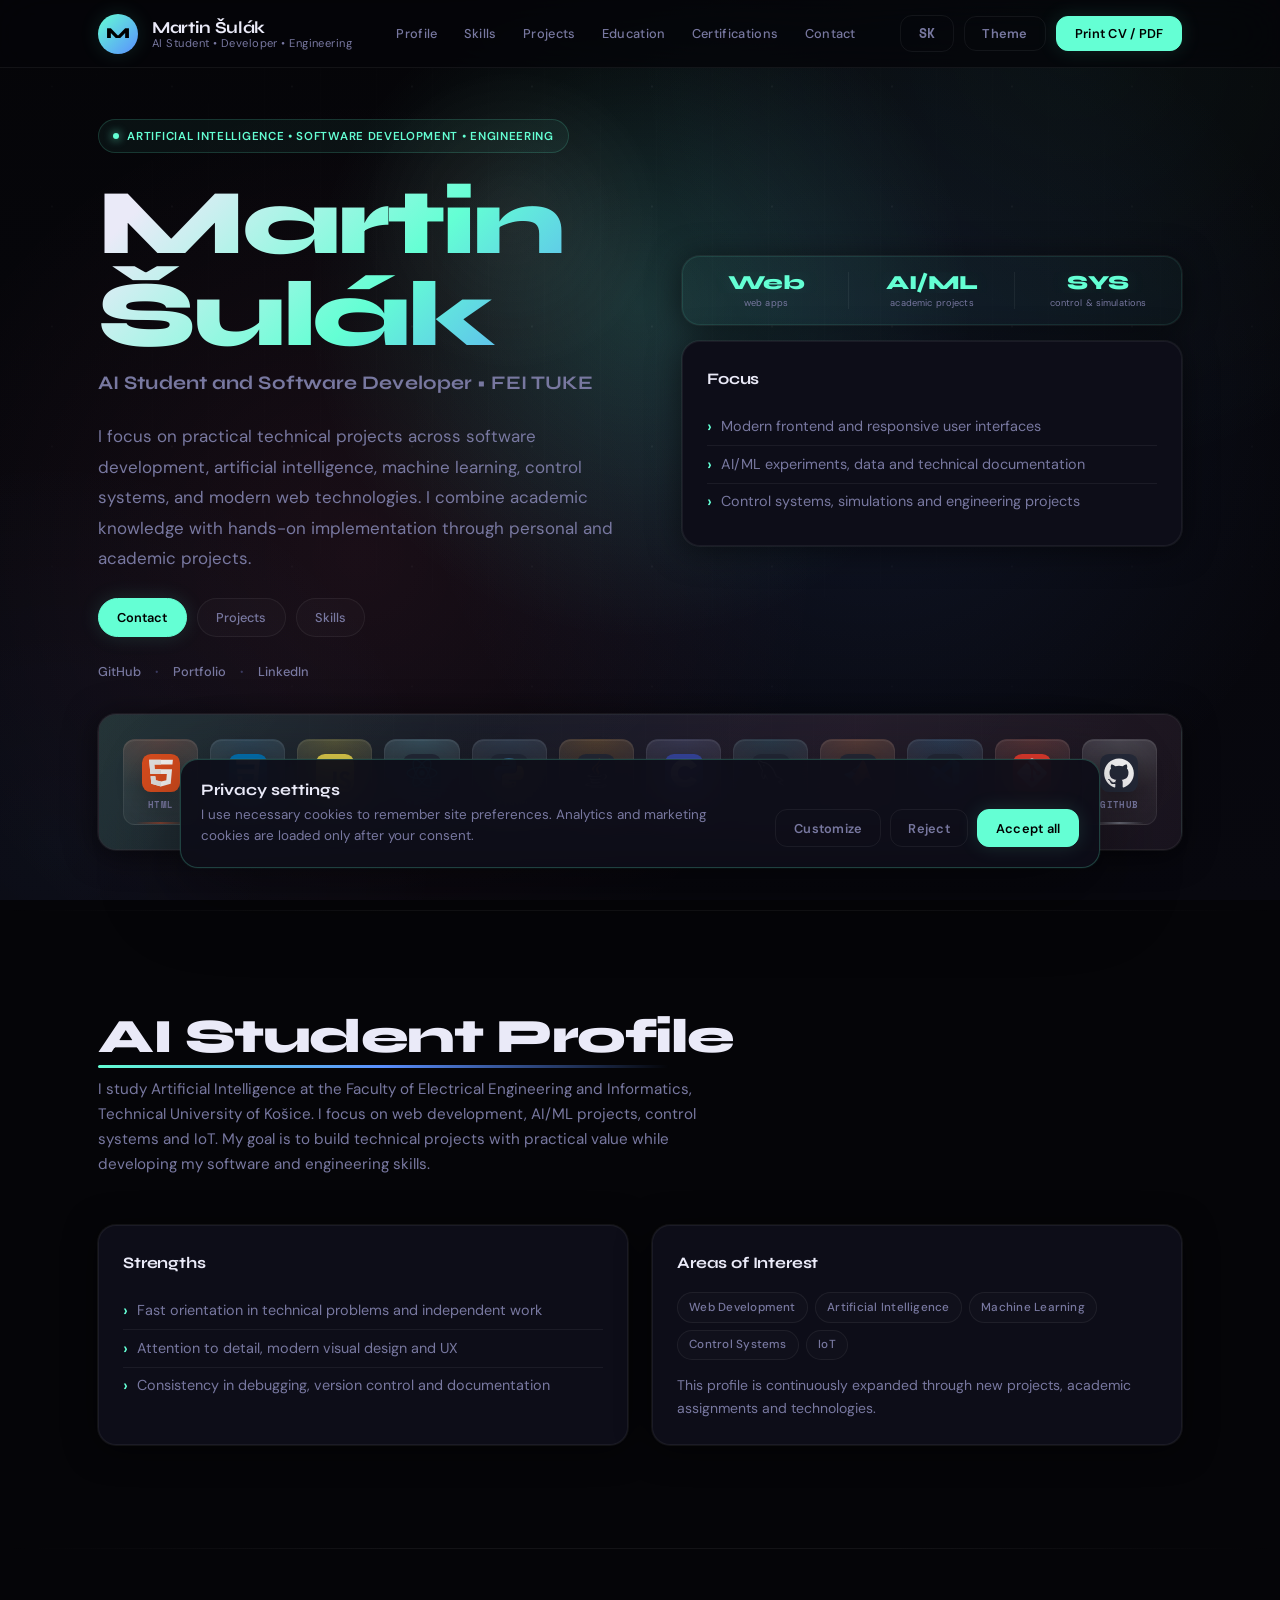
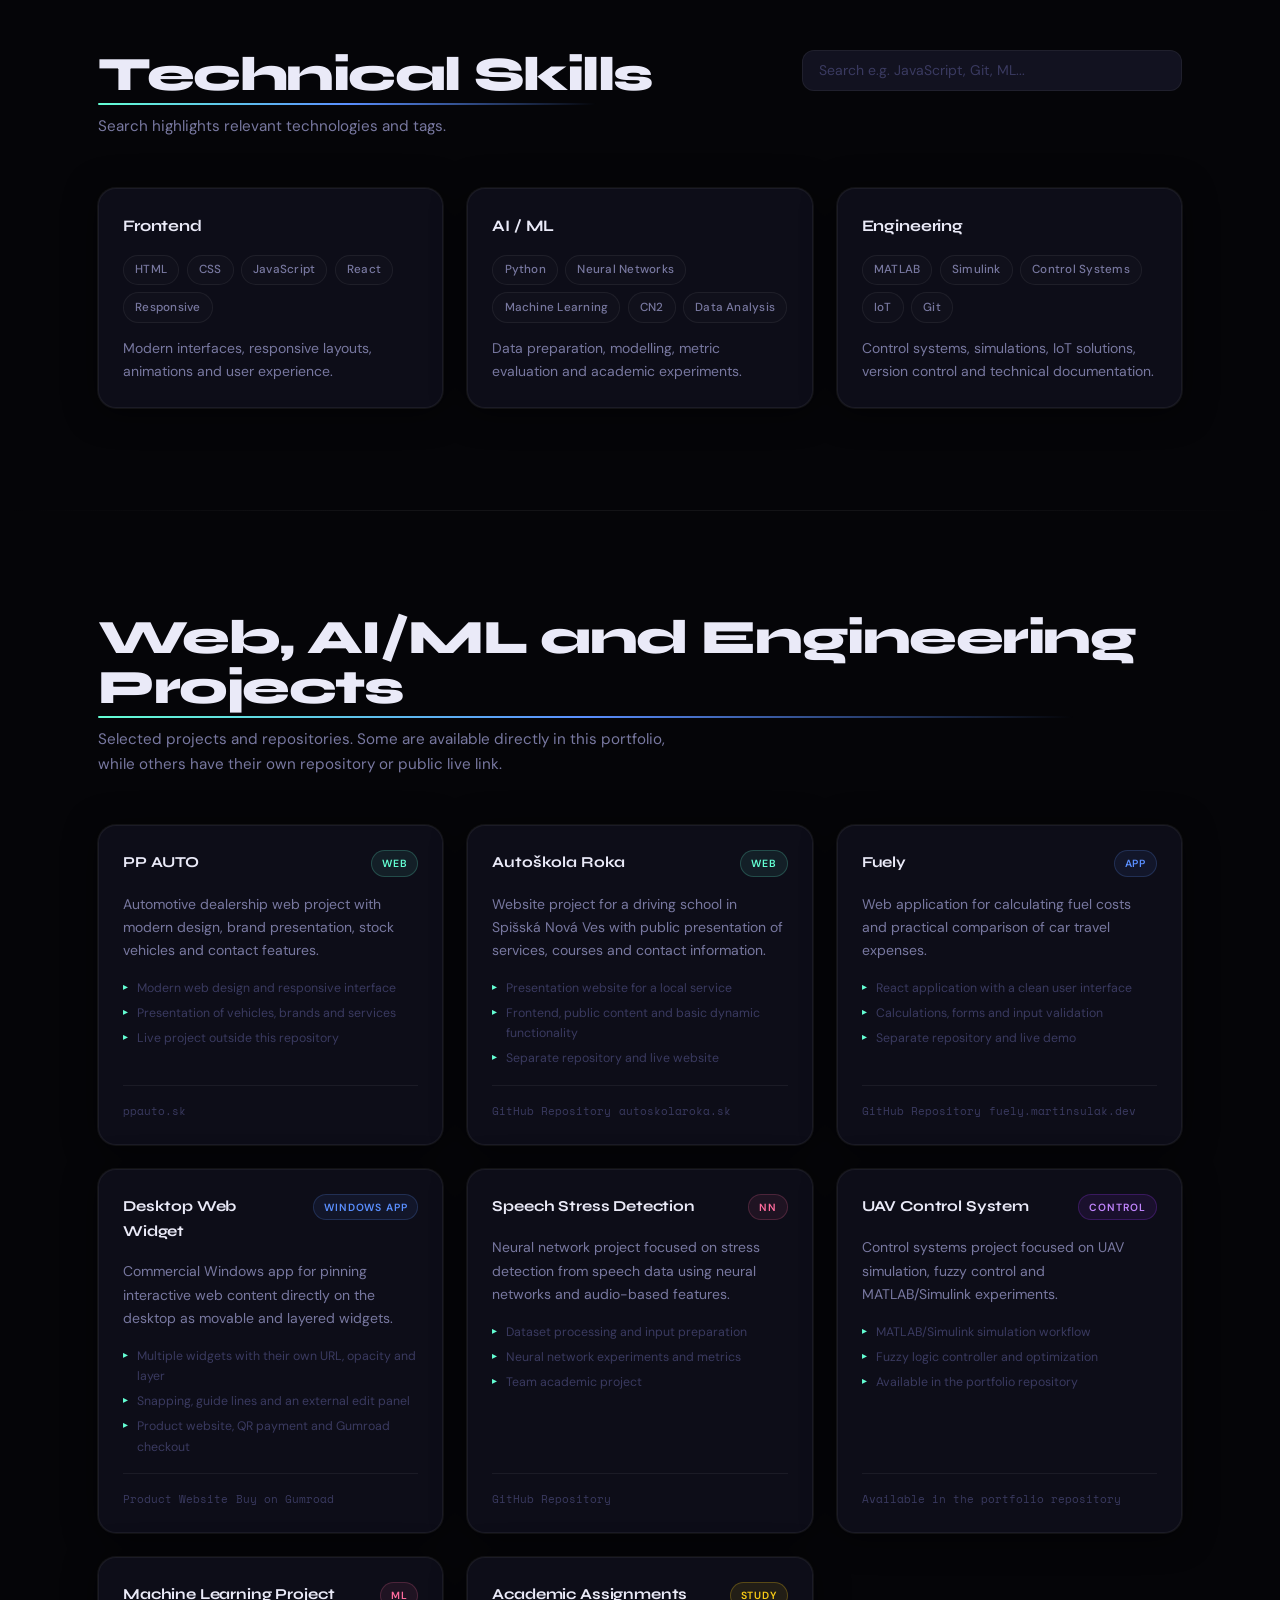
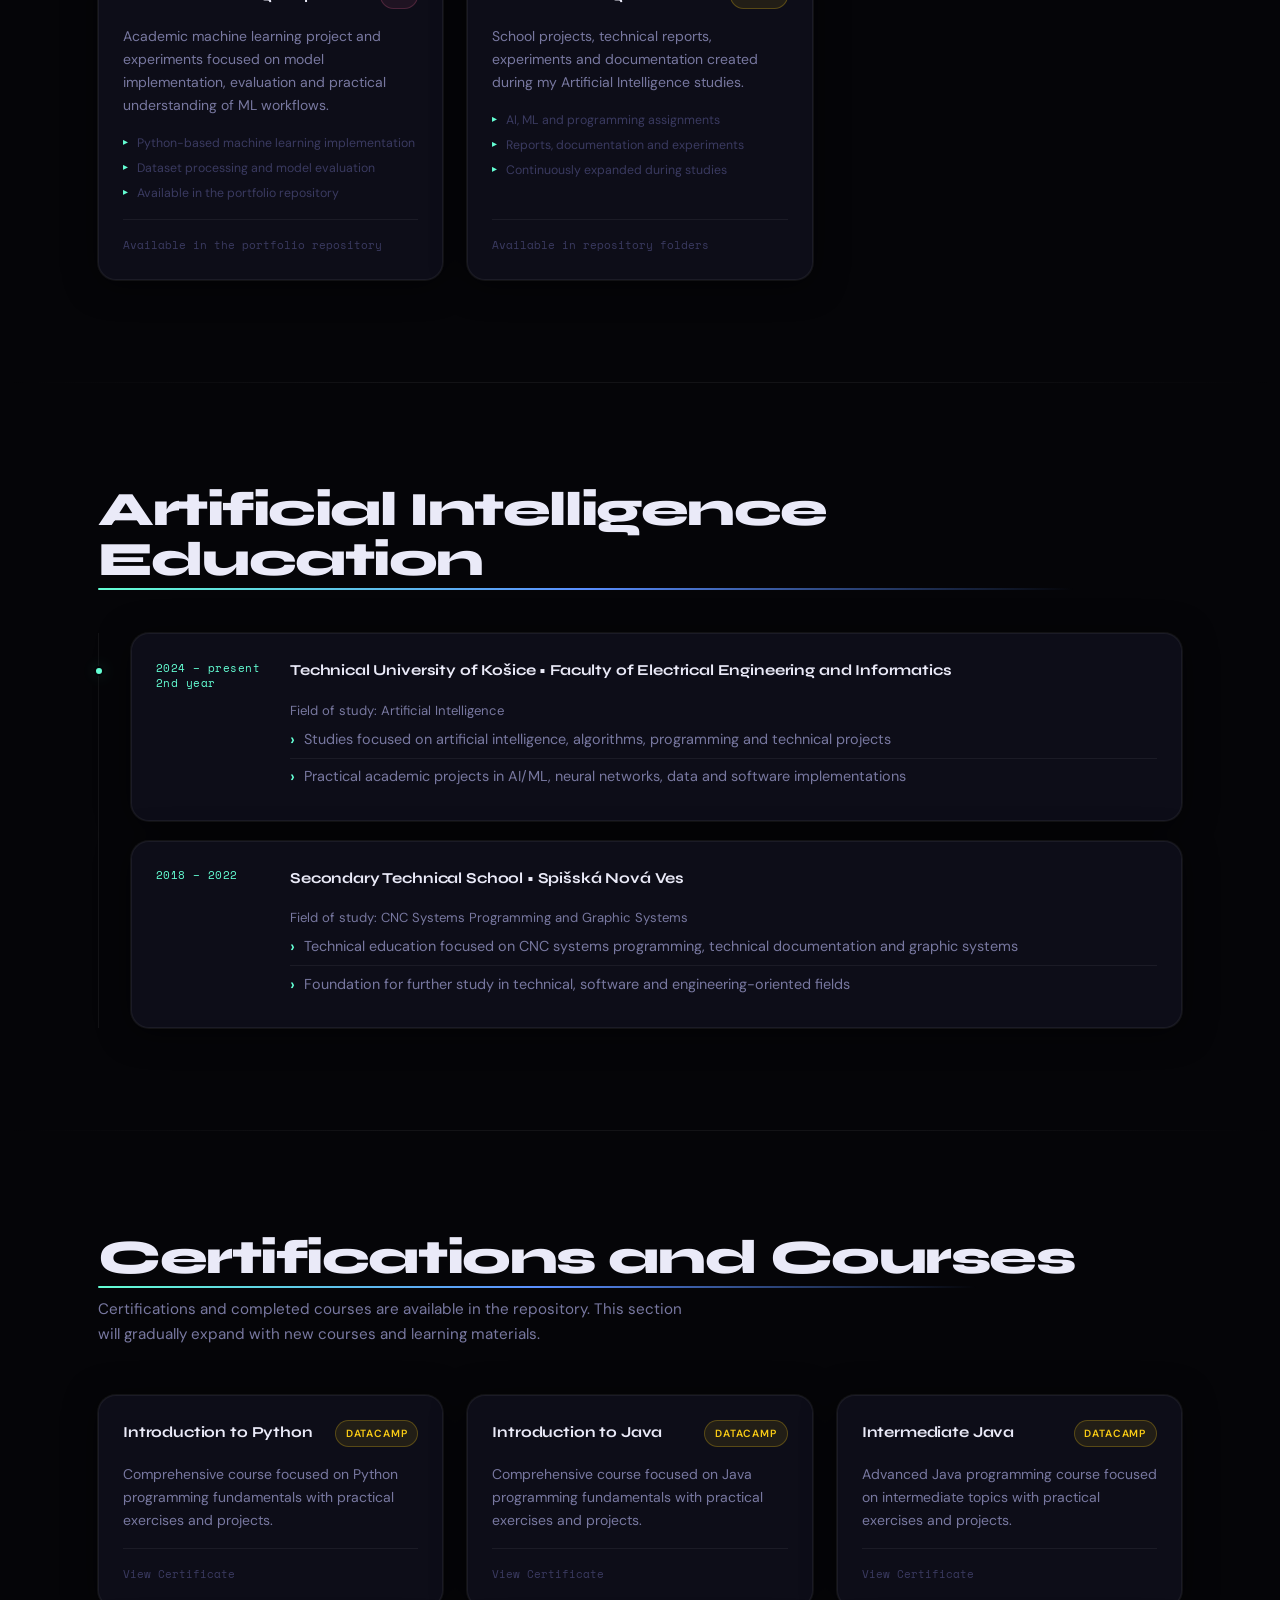
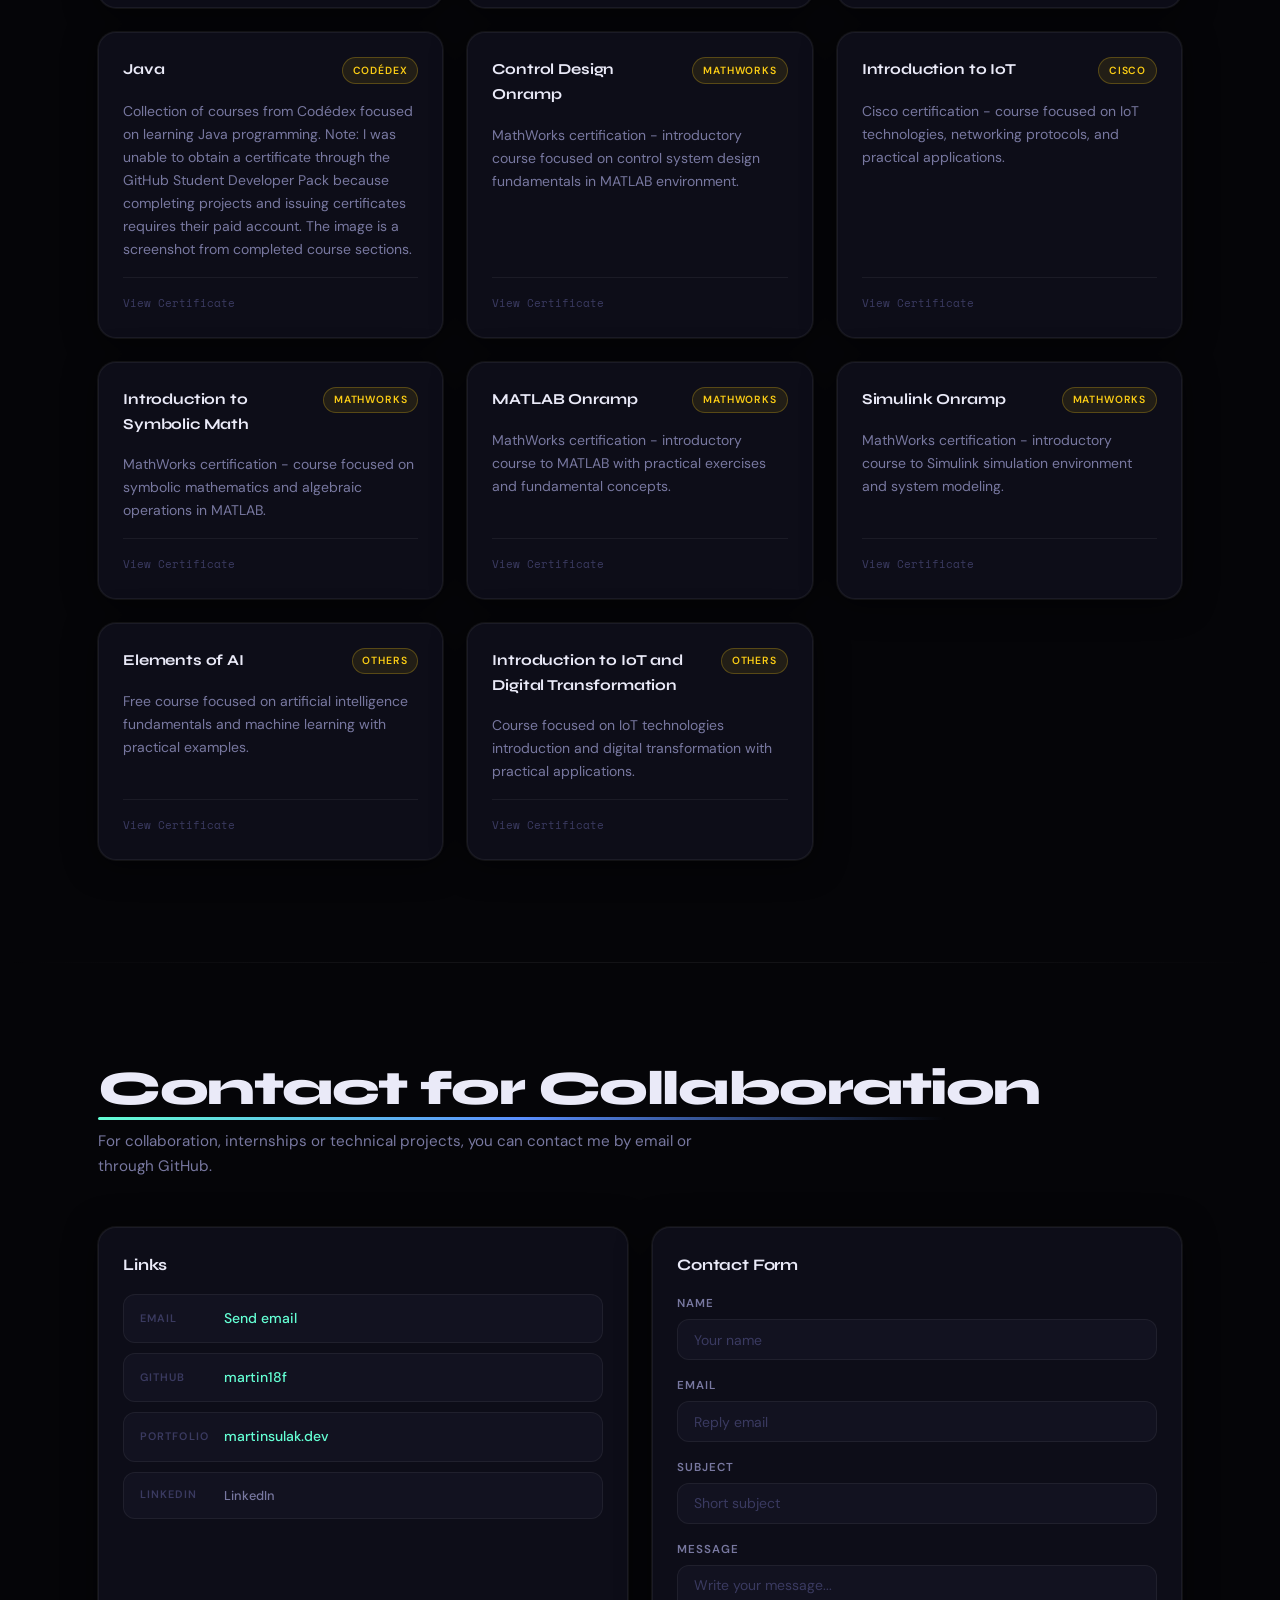
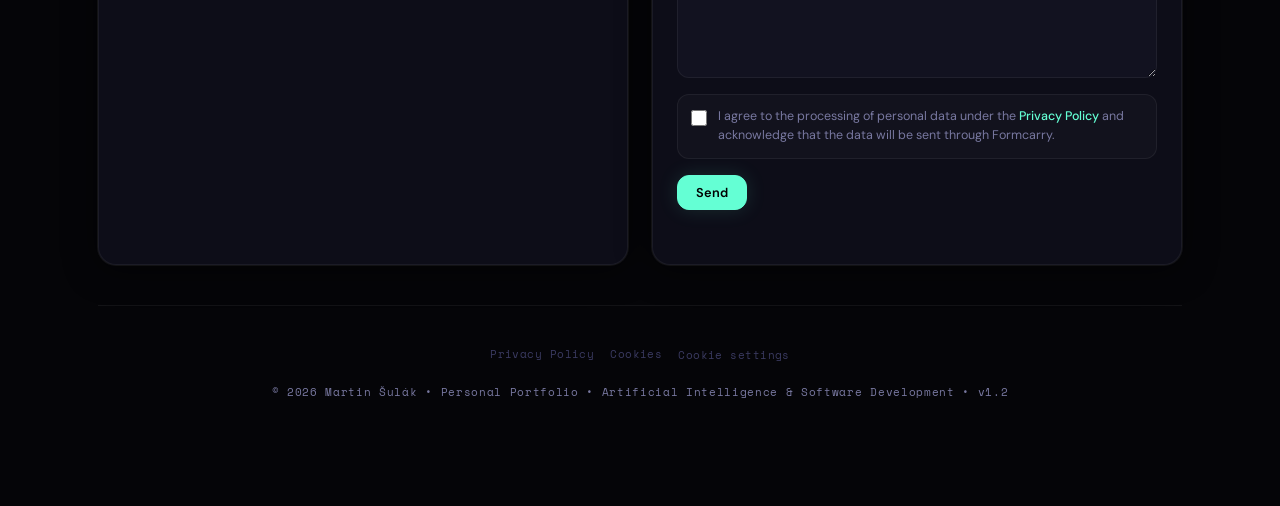
==== commit d0d1965c: "Require privacy consent for contact form" ====
--- a/index.html
+++ b/index.html
@@ -777,6 +777,15 @@
                 <textarea class="input" name="message" rows="5" placeholder="Napíš správu..." required data-i18n-attr="placeholder:formMessagePh"></textarea>
               </label>
 
+              <label class="consent-check">
+                <input id="privacyConsent" name="privacy_consent" type="checkbox" value="yes" required />
+                <span>
+                  <span data-i18n="formPrivacyConsentPrefix">Súhlasím so spracovaním osobných údajov podľa dokumentu</span>
+                  <a class="link" href="privacy.html" target="_blank" rel="noopener" data-i18n="privacyLink">Ochrana osobných údajov</a>
+                  <span data-i18n="formPrivacyConsentSuffix">a beriem na vedomie odoslanie údajov cez Formcarry.</span>
+                </span>
+              </label>
+
               <button class="btn" id="sendBtn" type="submit" data-i18n="sendBtn">Odoslať</button>
               <p class="muted tiny form-status" id="formStatus" aria-live="polite"></p>
             </form>
@@ -837,6 +846,6 @@
     </div>
   </div>
 
-  <script src="app.js?v=20260618-1" defer></script>
+  <script src="app.js?v=20260618-2" defer></script>
 </body>
 </html>
--- a/style.css
+++ b/style.css
@@ -1368,6 +1368,37 @@
 textarea.input {
   resize: vertical;
   min-height: 110px;
+}
+
+.consent-check {
+  display: grid;
+  grid-template-columns: auto minmax(0, 1fr);
+  gap: .7rem;
+  align-items: flex-start;
+  padding: .8rem;
+  border: 1px solid var(--border);
+  border-radius: var(--r-md);
+  background: rgba(255,255,255,0.025);
+  color: var(--txt2);
+  font-size: .78rem;
+  line-height: 1.5;
+}
+
+[data-theme="light"] .consent-check {
+  background: rgba(0,0,0,0.025);
+}
+
+.consent-check input {
+  width: 1rem;
+  height: 1rem;
+  margin-top: .18rem;
+  accent-color: var(--accent);
+}
+
+.consent-check .link {
+  display: inline;
+  font-size: inherit;
+  color: var(--accent);
 }
 
 #sendBtn {
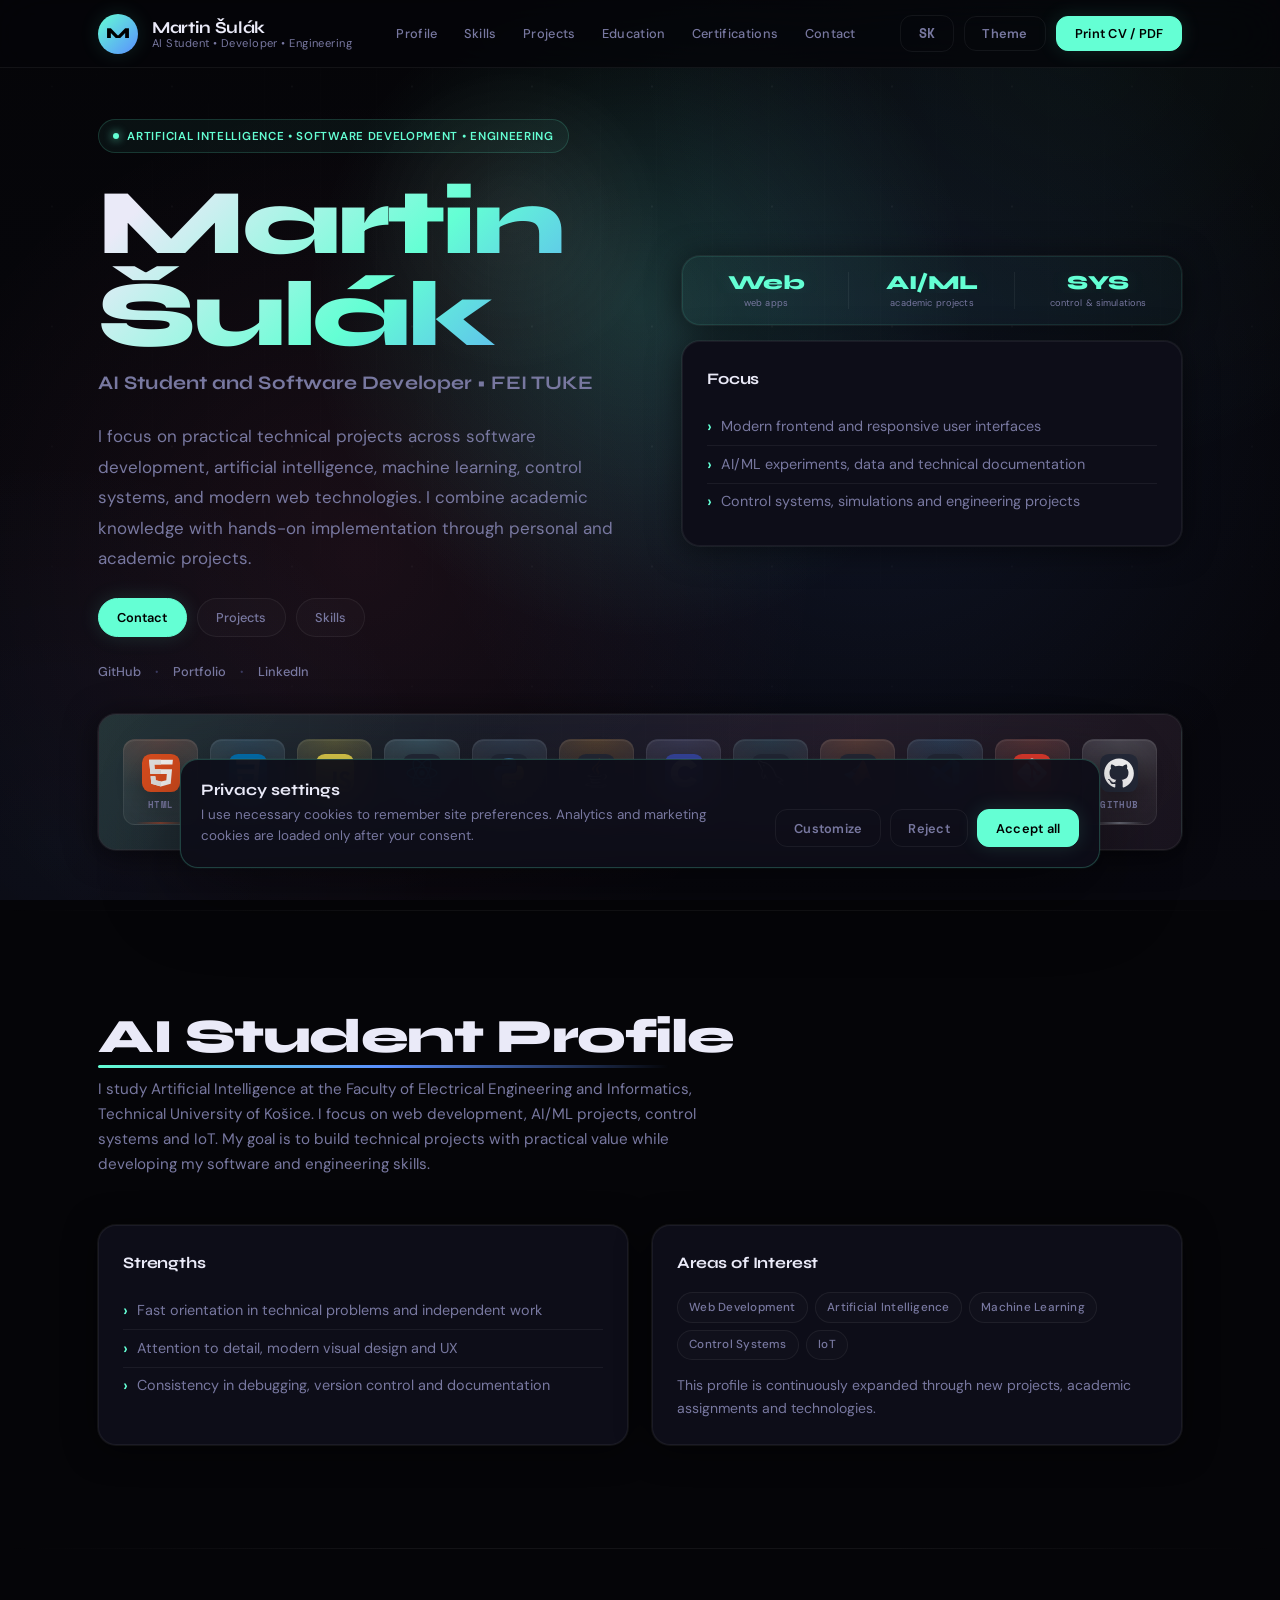
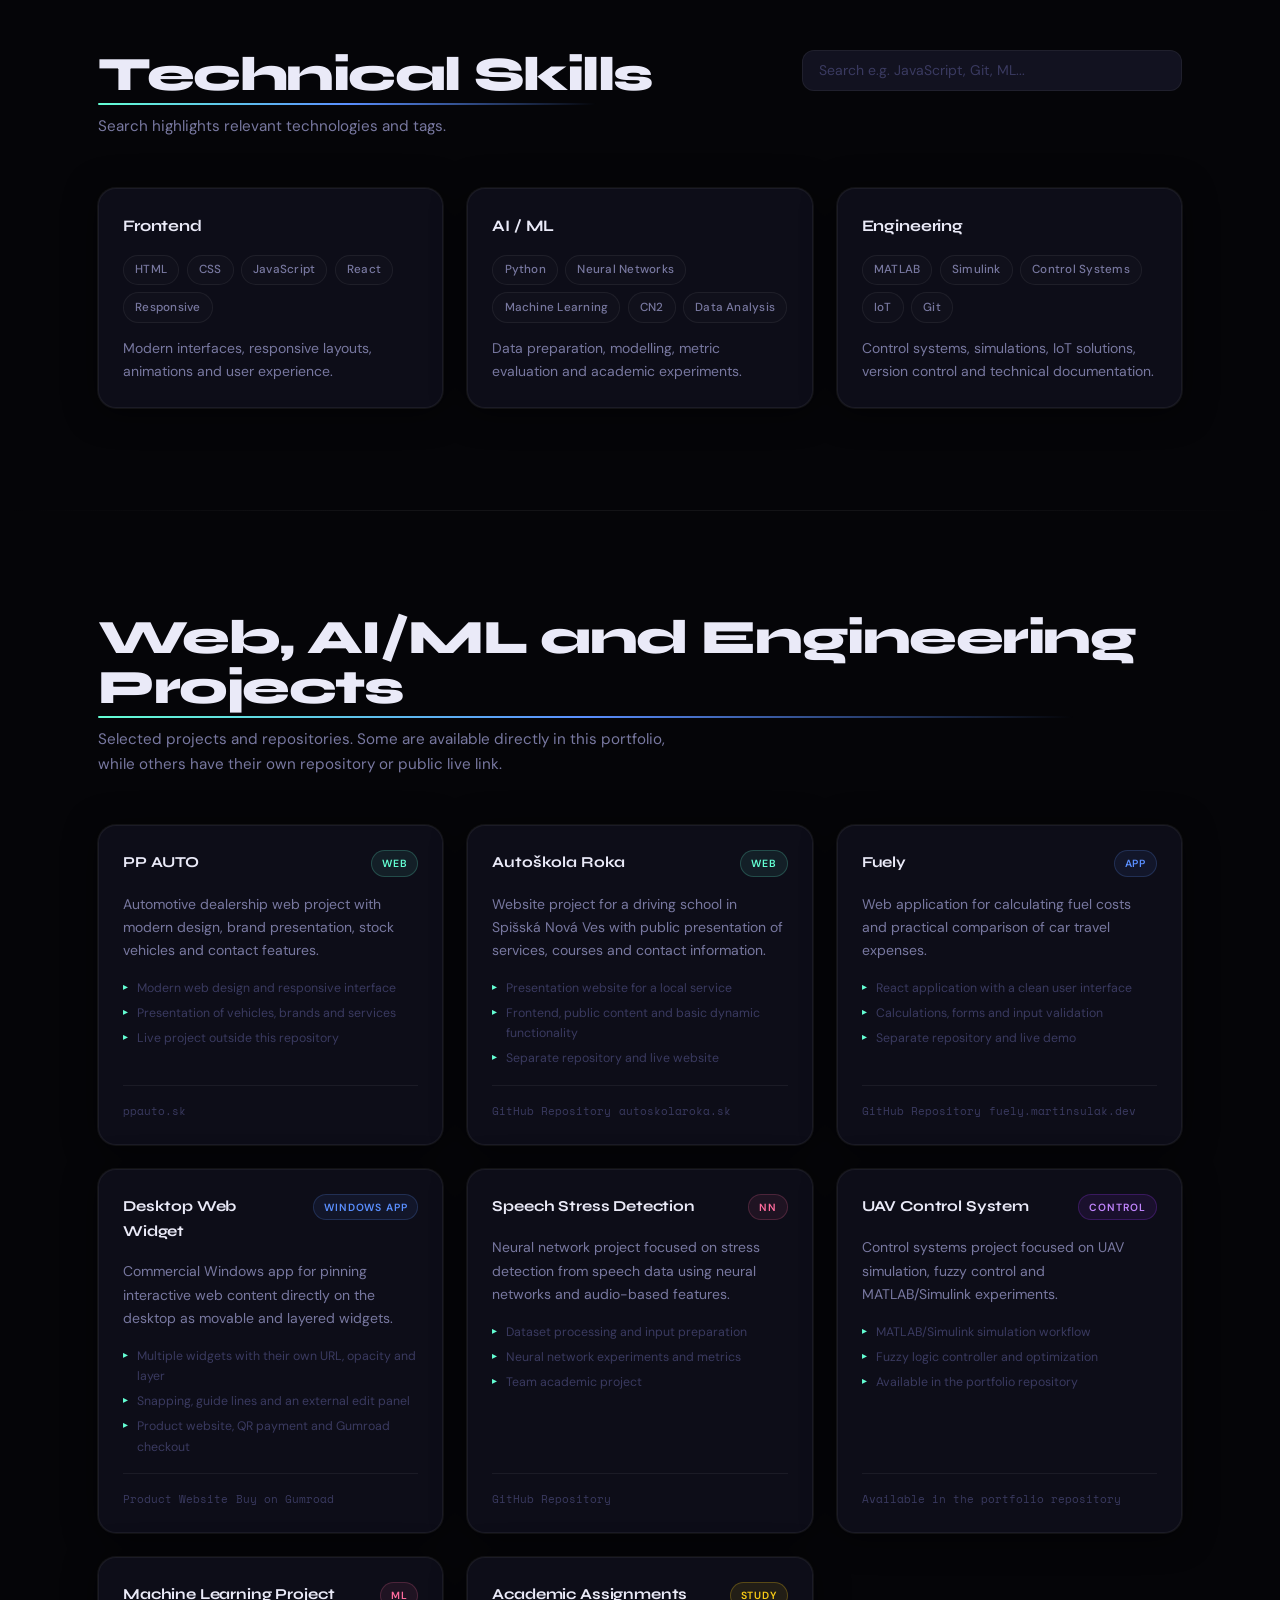
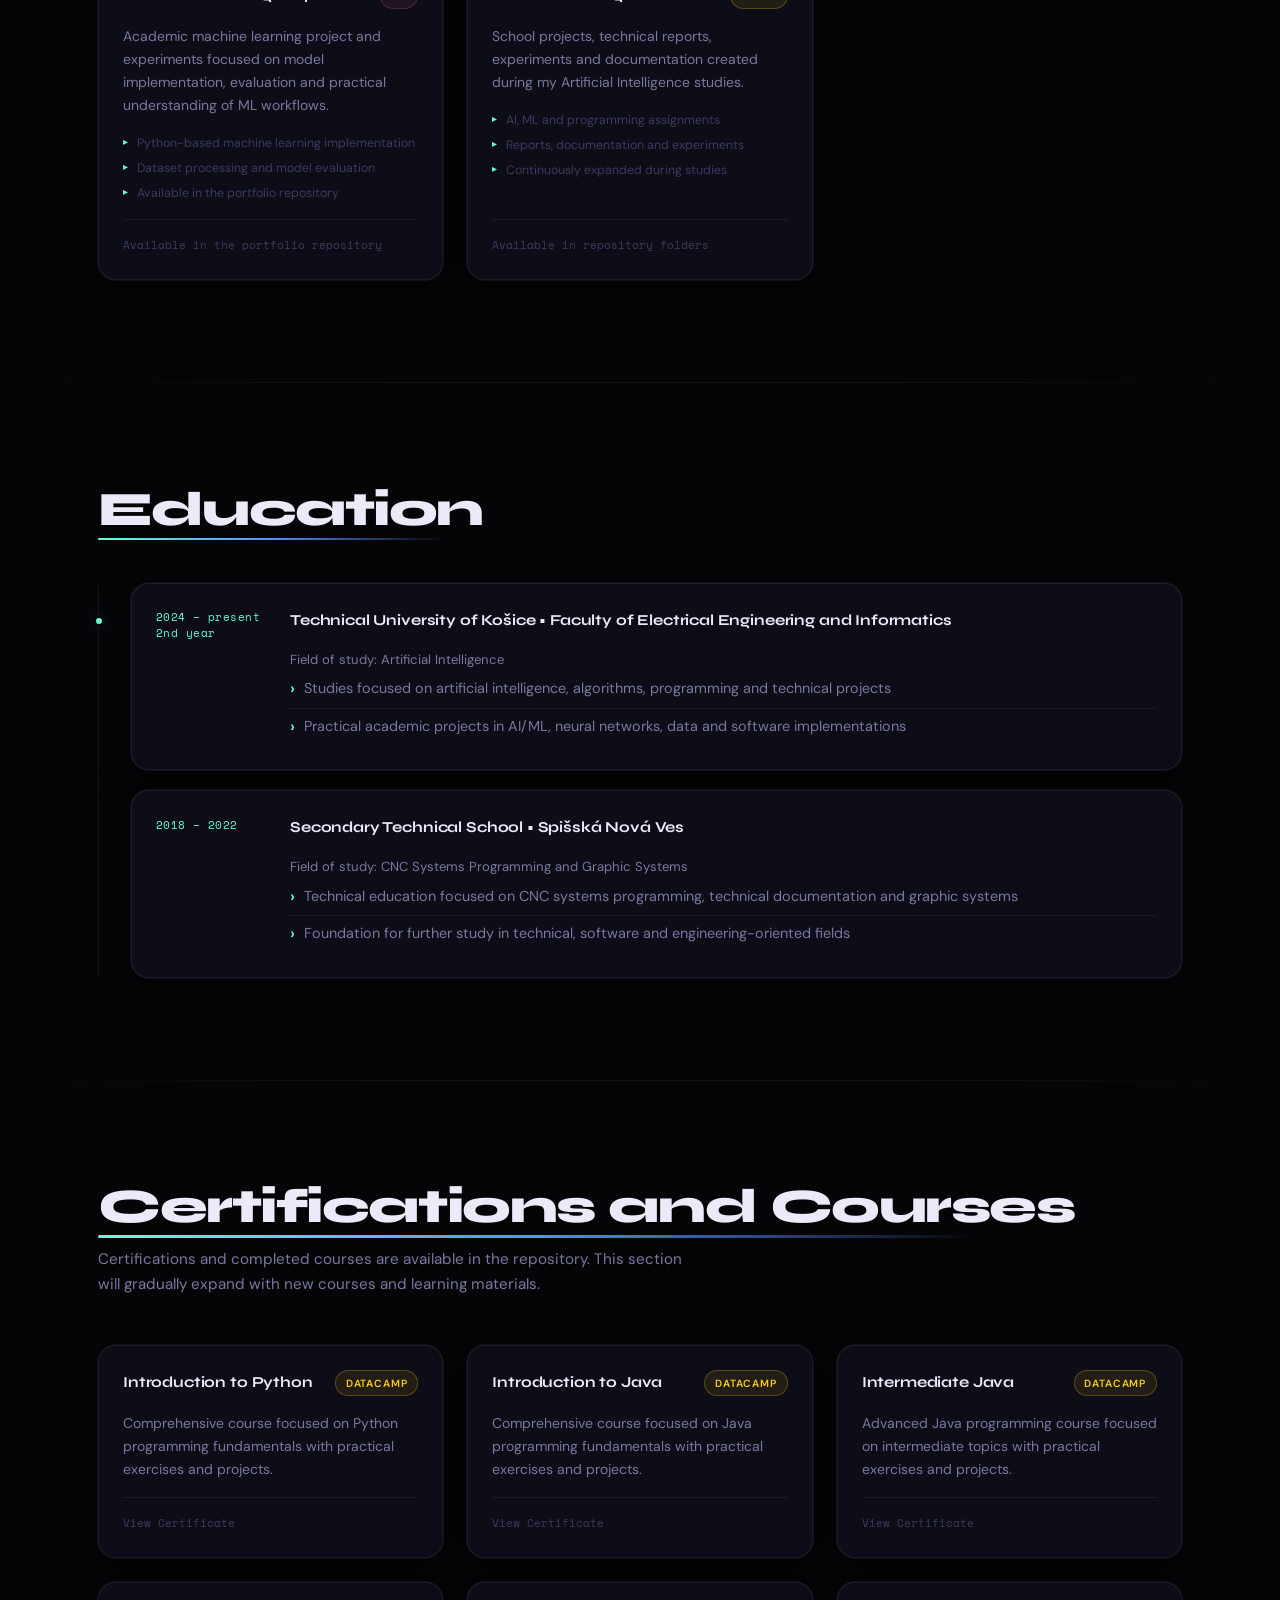
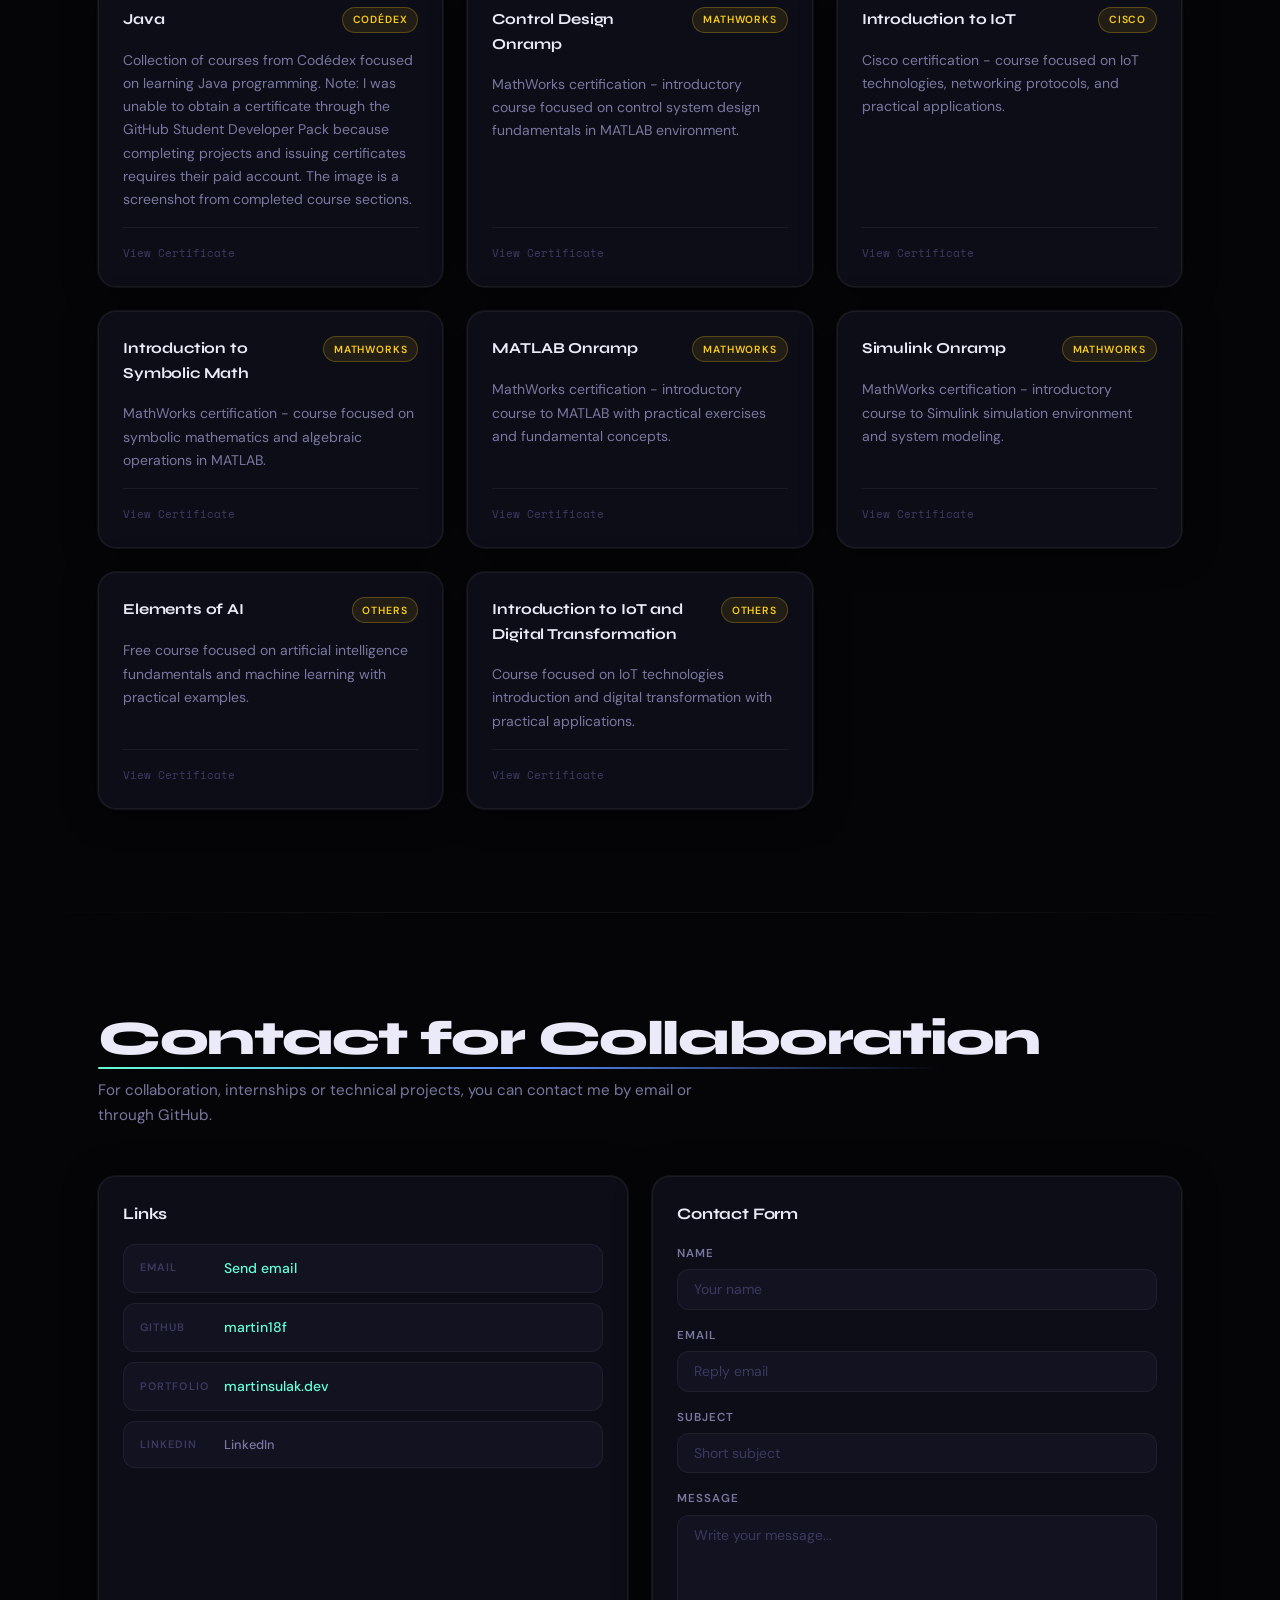
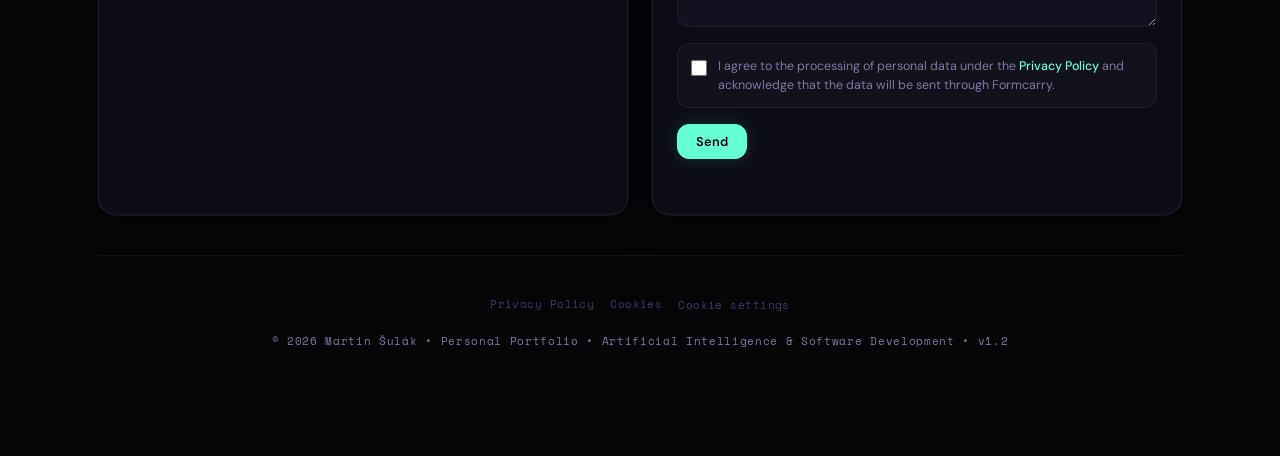
==== commit 548bbcb0: "." ====
--- a/index.html
+++ b/index.html
@@ -548,7 +548,7 @@
     <section class="section" id="vzdelanie">
   <div class="wrap">
     <div class="section-head reveal">
-      <h2 data-i18n="educationTitle">Vzdelanie v umelej inteligencii</h2>
+      <h2 data-i18n="educationTitle">Vzdelanie</h2>
     </div>
 
     <div class="timeline">
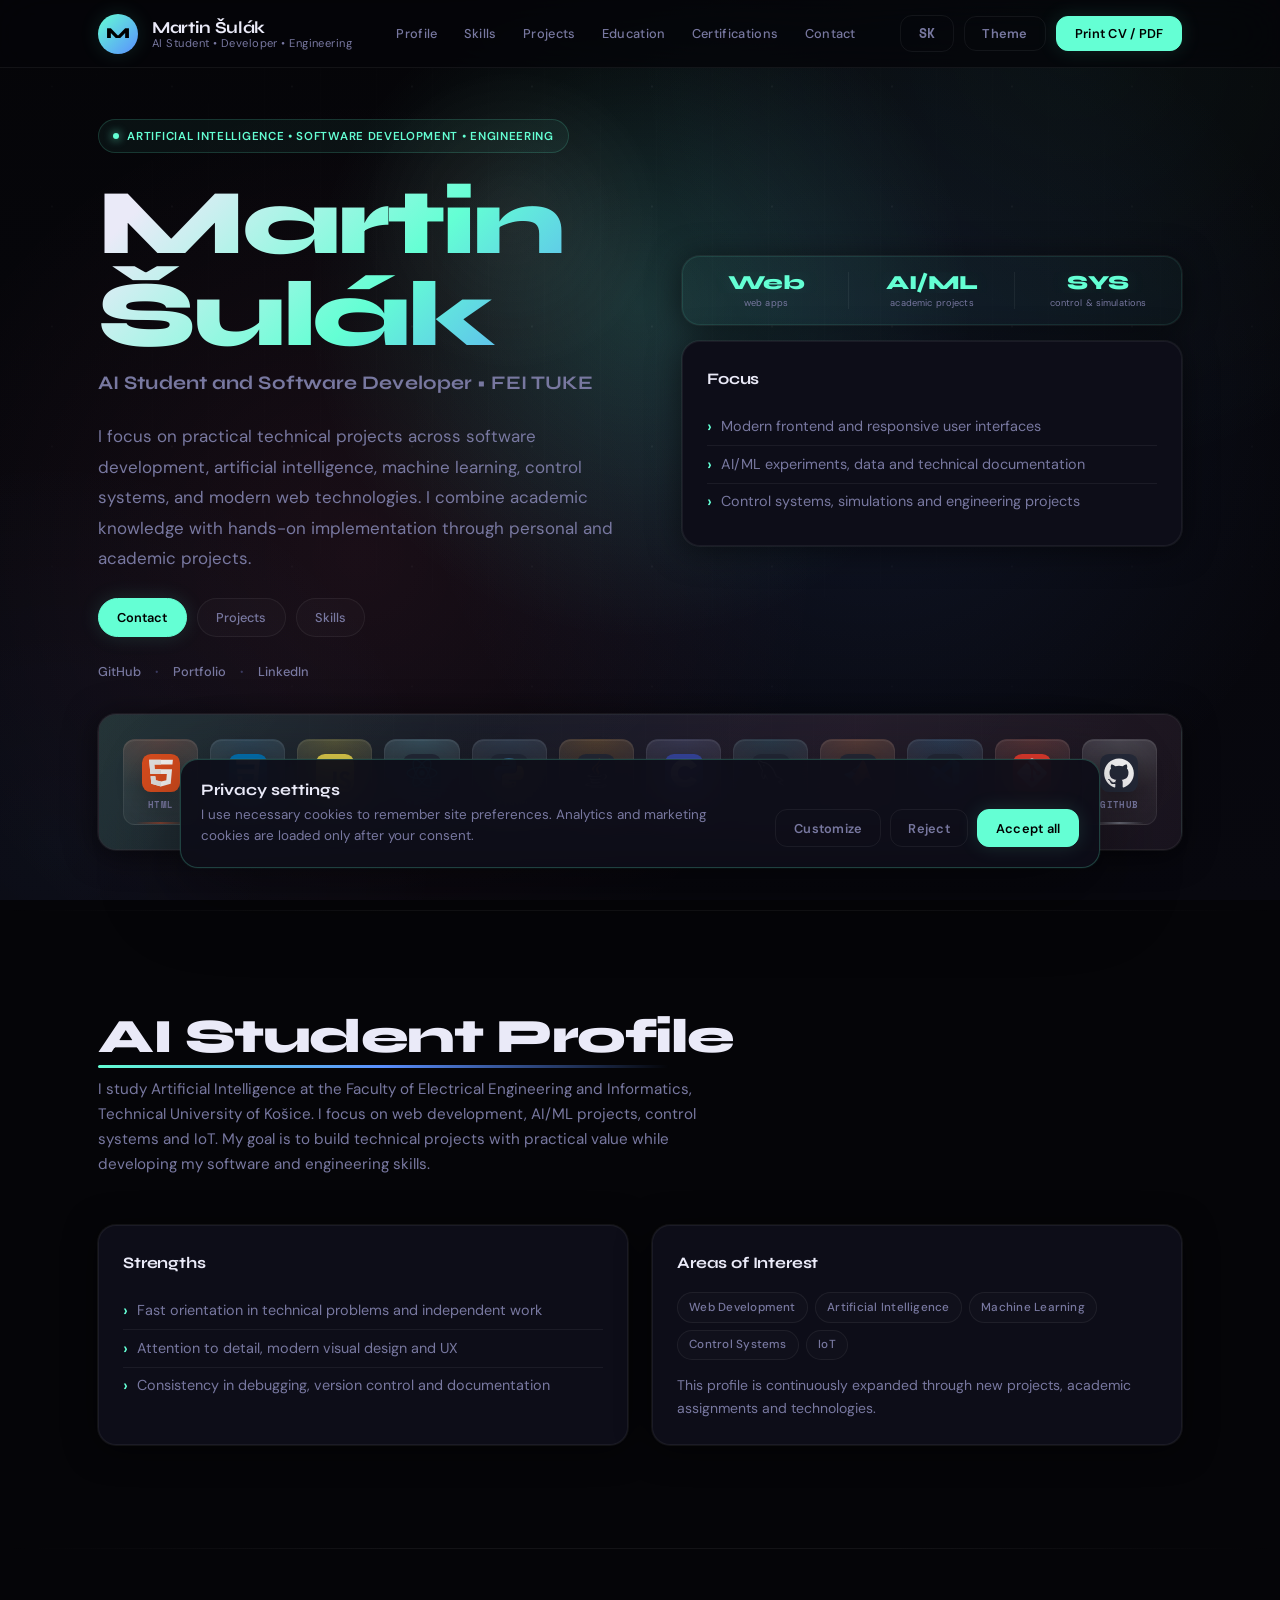
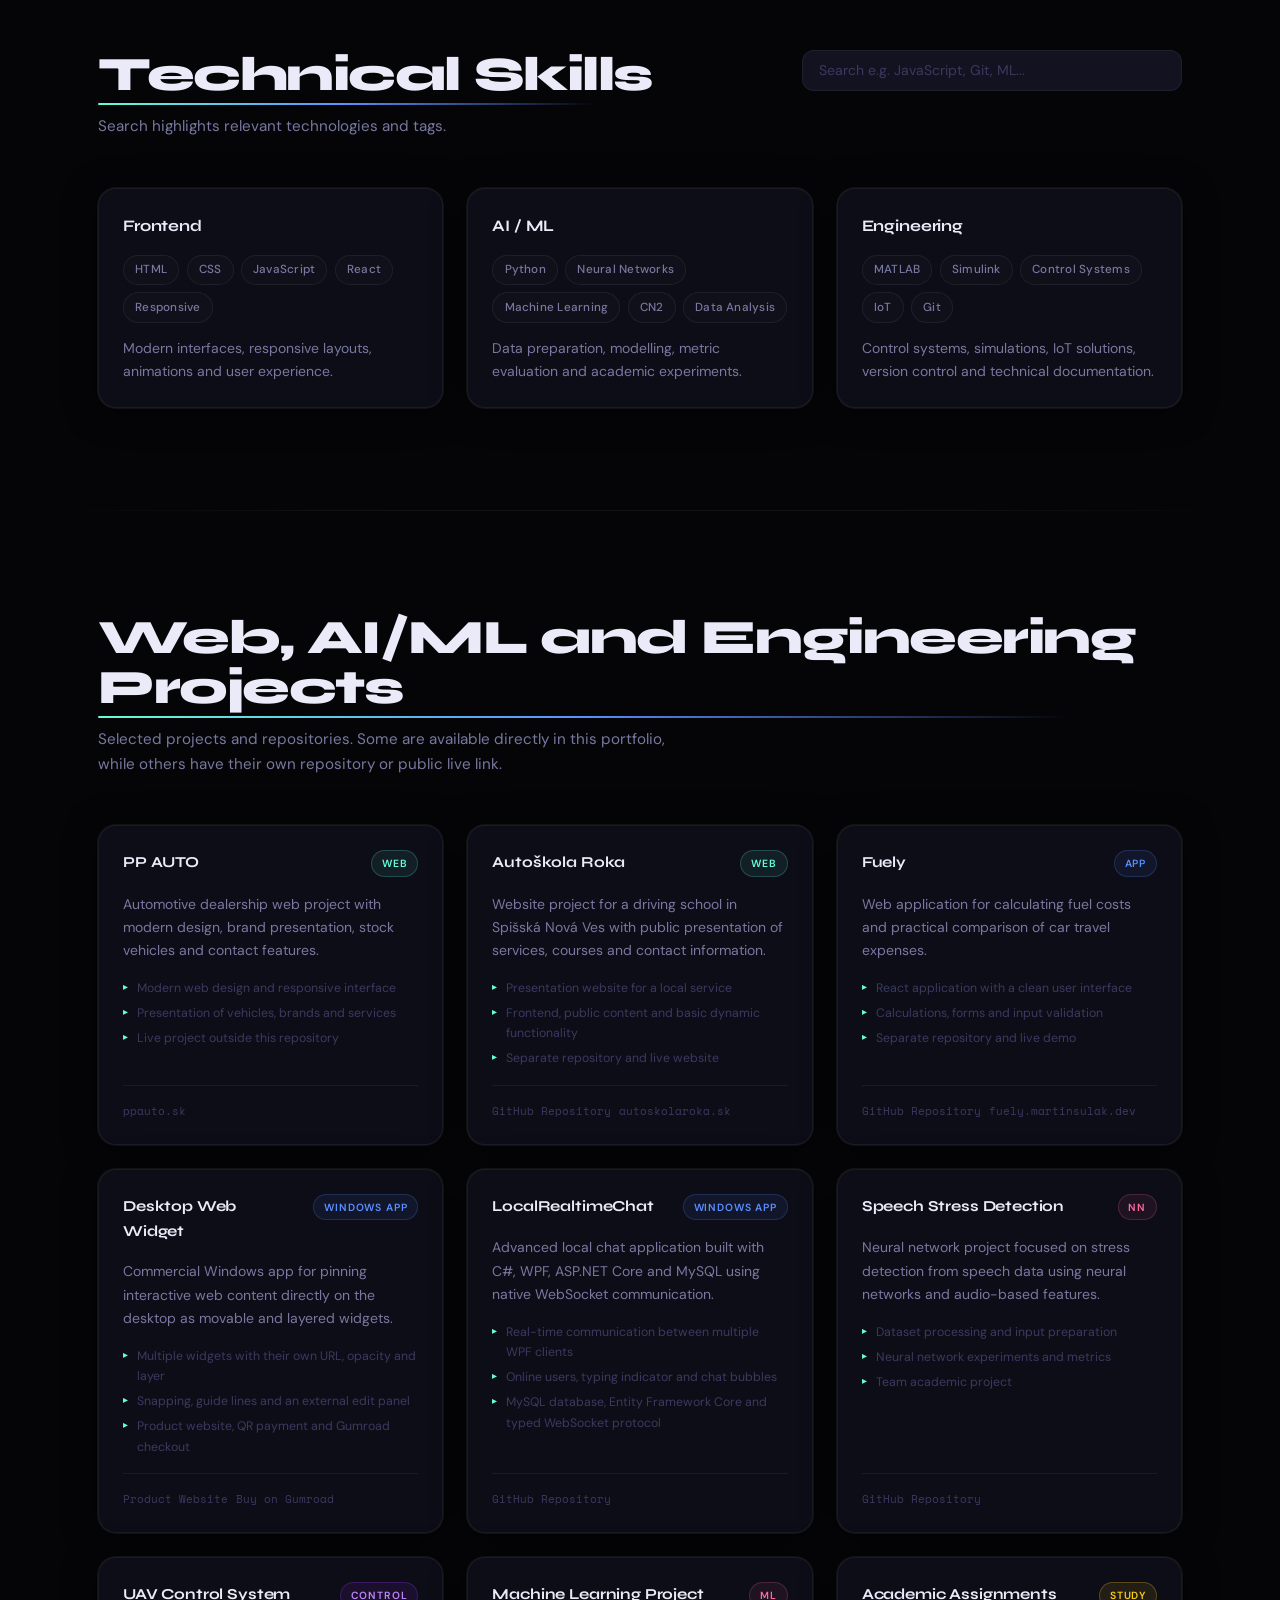
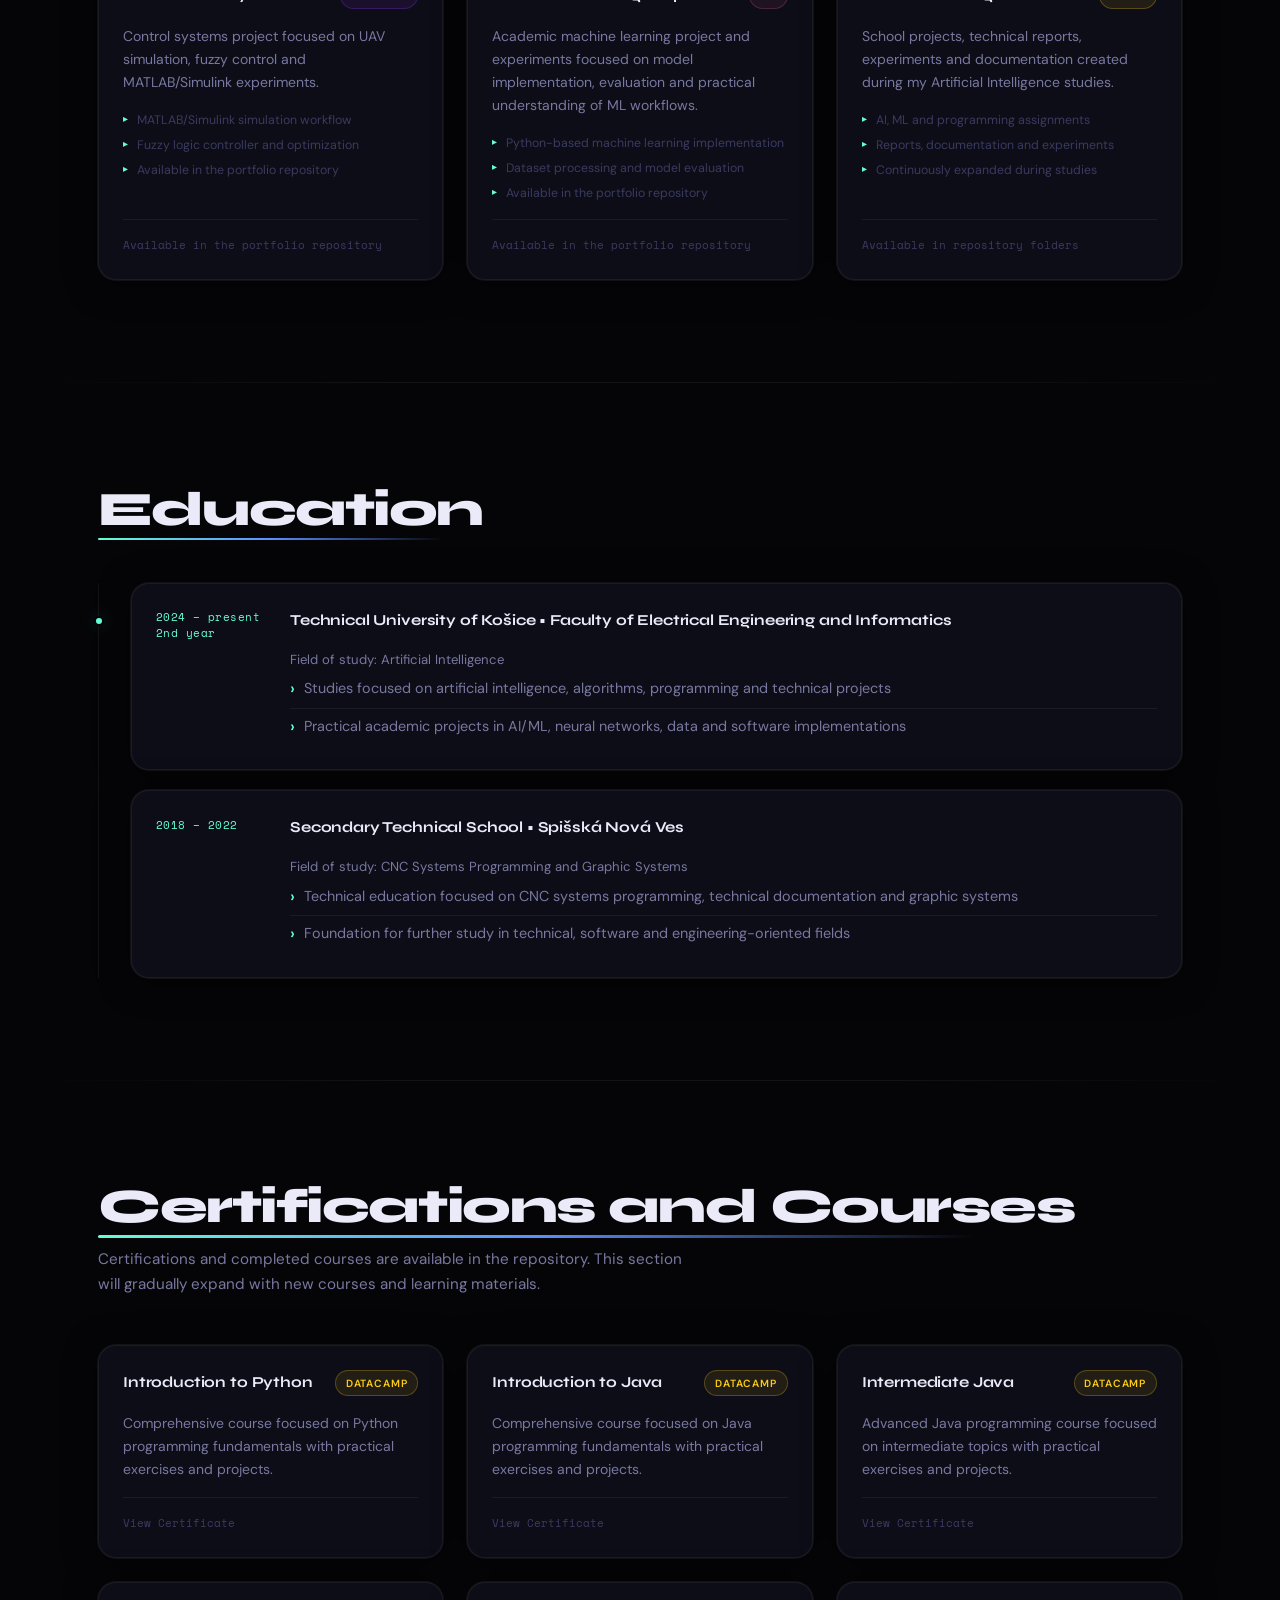
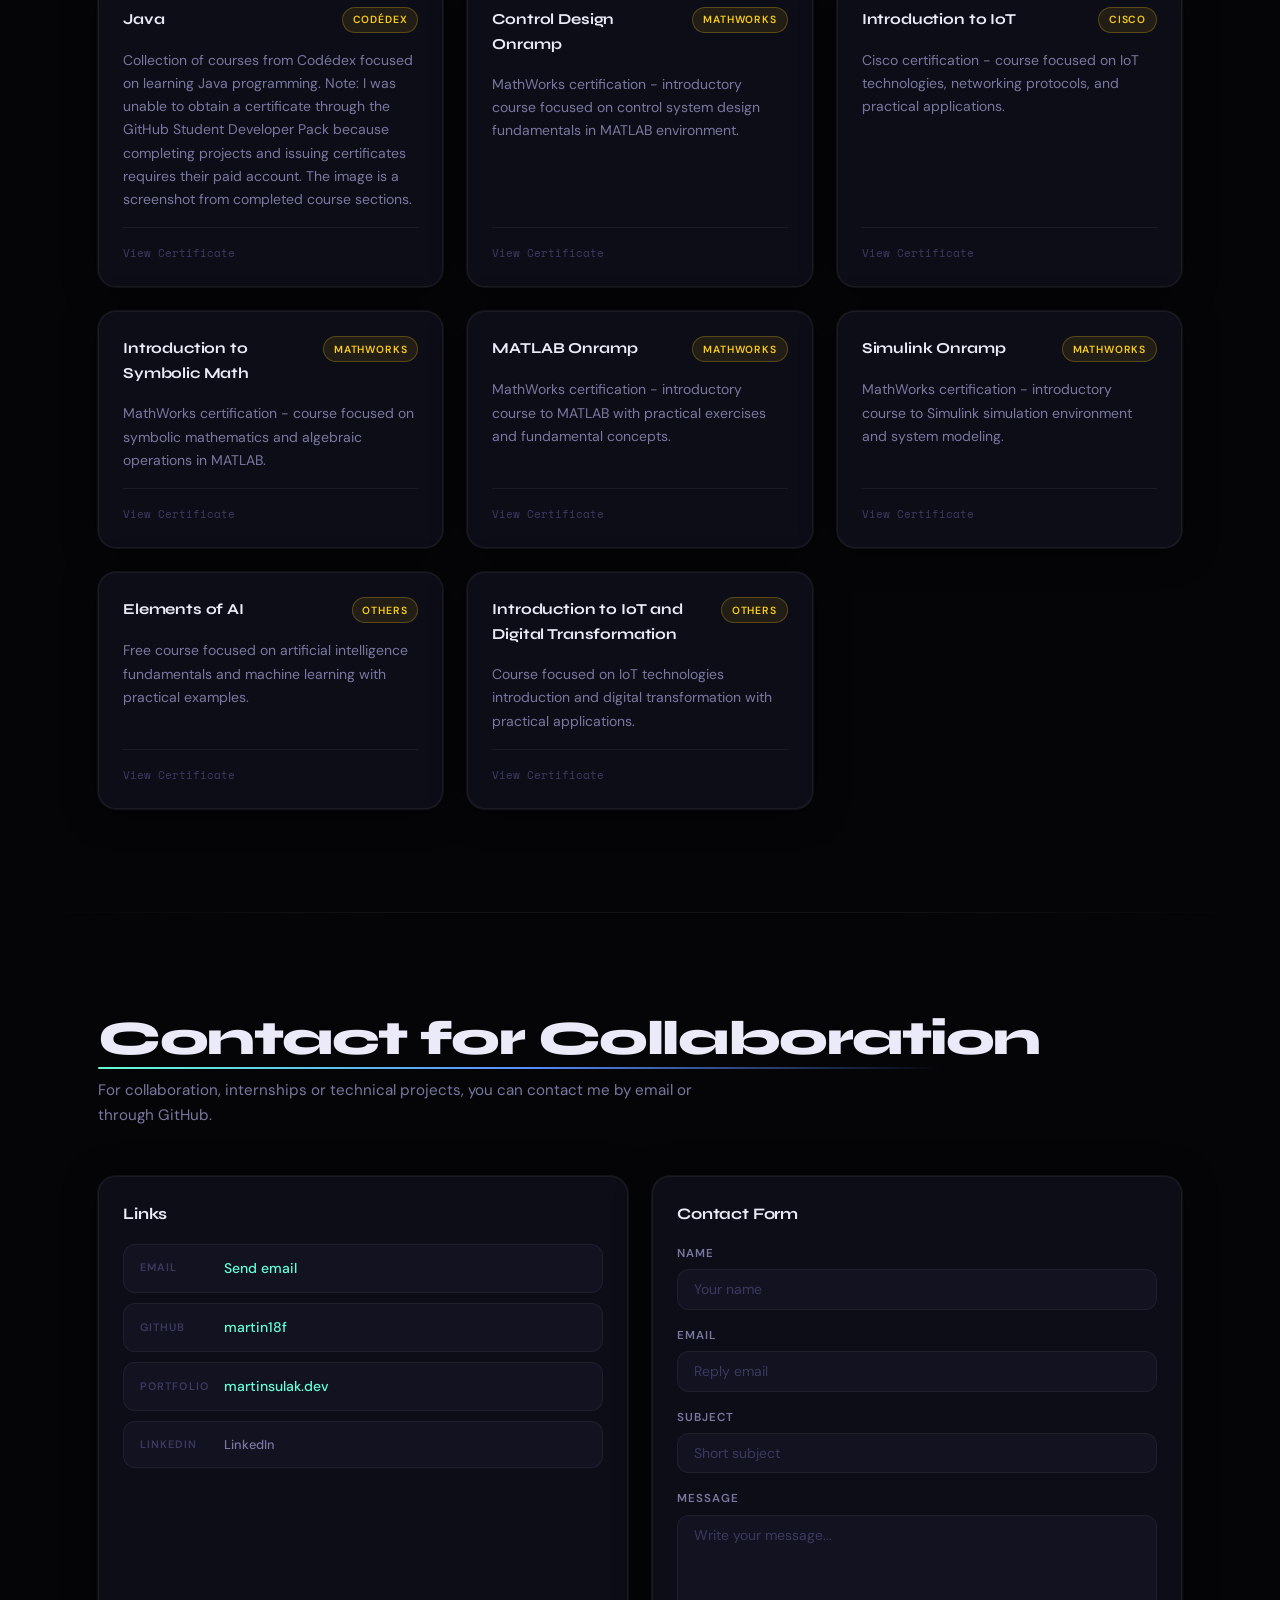
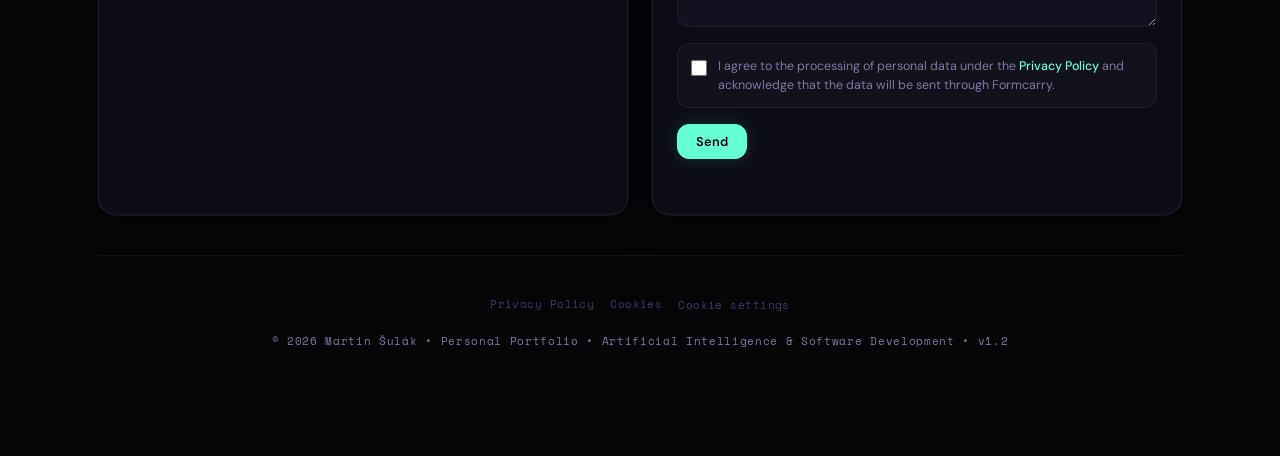
==== commit 323c61b3: "Add LocalRealtimeChatAdvanced to portfolio projects" ====
--- a/index.html
+++ b/index.html
@@ -129,6 +129,19 @@
                 }
               }
             }
+
+            {
+              "@type": "ListItem",
+              "position": 4,
+              "item": {
+                "@type": "SoftwareApplication",
+                "name": "LocalRealtimeChatAdvanced",
+                "url": "https://github.com/martin18f/LocalRealtimeChatAdvanced",
+                "applicationCategory": "DeveloperApplication",
+                "operatingSystem": "Windows 10, Windows 11"
+              }
+            }
+
           ]
         }
       ]
@@ -475,6 +488,33 @@
             <div class="project-links">
               <a class="link" href="https://desktop-web-widget.martinsulak.dev/" target="_blank" rel="noreferrer" data-i18n="desktopWidgetProductSite">Product Website</a>
               <a class="link" href="https://martinsulak.gumroad.com/l/desktop-web-widget" target="_blank" rel="noreferrer" data-i18n="desktopWidgetBuyGumroad">Buy on Gumroad</a>
+            </div>
+          </article>
+
+          <article class="card project reveal rv1">
+            <div class="project-top">
+              <h3>LocalRealtimeChat</h3>
+              <span class="badge app">Windows App</span>
+            </div>
+
+            <p data-i18n="localChatDesc">
+              Rozšírená lokálna chatovacia aplikácia v C#, WPF, ASP.NET Core a MySQL s natívnou WebSocket komunikáciou.
+            </p>
+
+            <ul class="mini-list">
+              <li data-i18n="localChat1">Real-time komunikácia medzi viacerými WPF klientmi</li>
+              <li data-i18n="localChat2">Online používatelia, typing indicator a chatové bubliny</li>
+              <li data-i18n="localChat3">MySQL databáza, Entity Framework Core a typovaný WebSocket protokol</li>
+            </ul>
+
+            <div class="project-links">
+              <a class="link"
+                href="https://github.com/martin18f/LocalRealtimeChatAdvanced"
+                target="_blank"
+                rel="noreferrer"
+                aria-label="GitHub Repository for LocalRealtimeChatAdvanced">
+                GitHub Repository
+              </a>
             </div>
           </article>
 
--- a/style.css
+++ b/style.css
@@ -1133,18 +1133,22 @@
 }
 
 #projekty .card.project:nth-child(5)::before {
+  background: linear-gradient(90deg, var(--accent2), #5a8fff);
+}
+
+#projekty .card.project:nth-child(6)::before {
   background: linear-gradient(90deg, var(--accent3));
 }
 
-#projekty .card.project:nth-child(6)::before {
+#projekty .card.project:nth-child(7)::before {
   background: linear-gradient(90deg, #c084fc, #9d4edd);
 }
 
-#projekty .card.project:nth-child(7)::before {
+#projekty .card.project:nth-child(8)::before {
   background: linear-gradient(90deg, var(--accent3));
 }
 
-#projekty .card.project:nth-child(8)::before {
+#projekty .card.project:nth-child(9)::before {
   background: linear-gradient(90deg, #facc15, #fbbf24);
 }
 
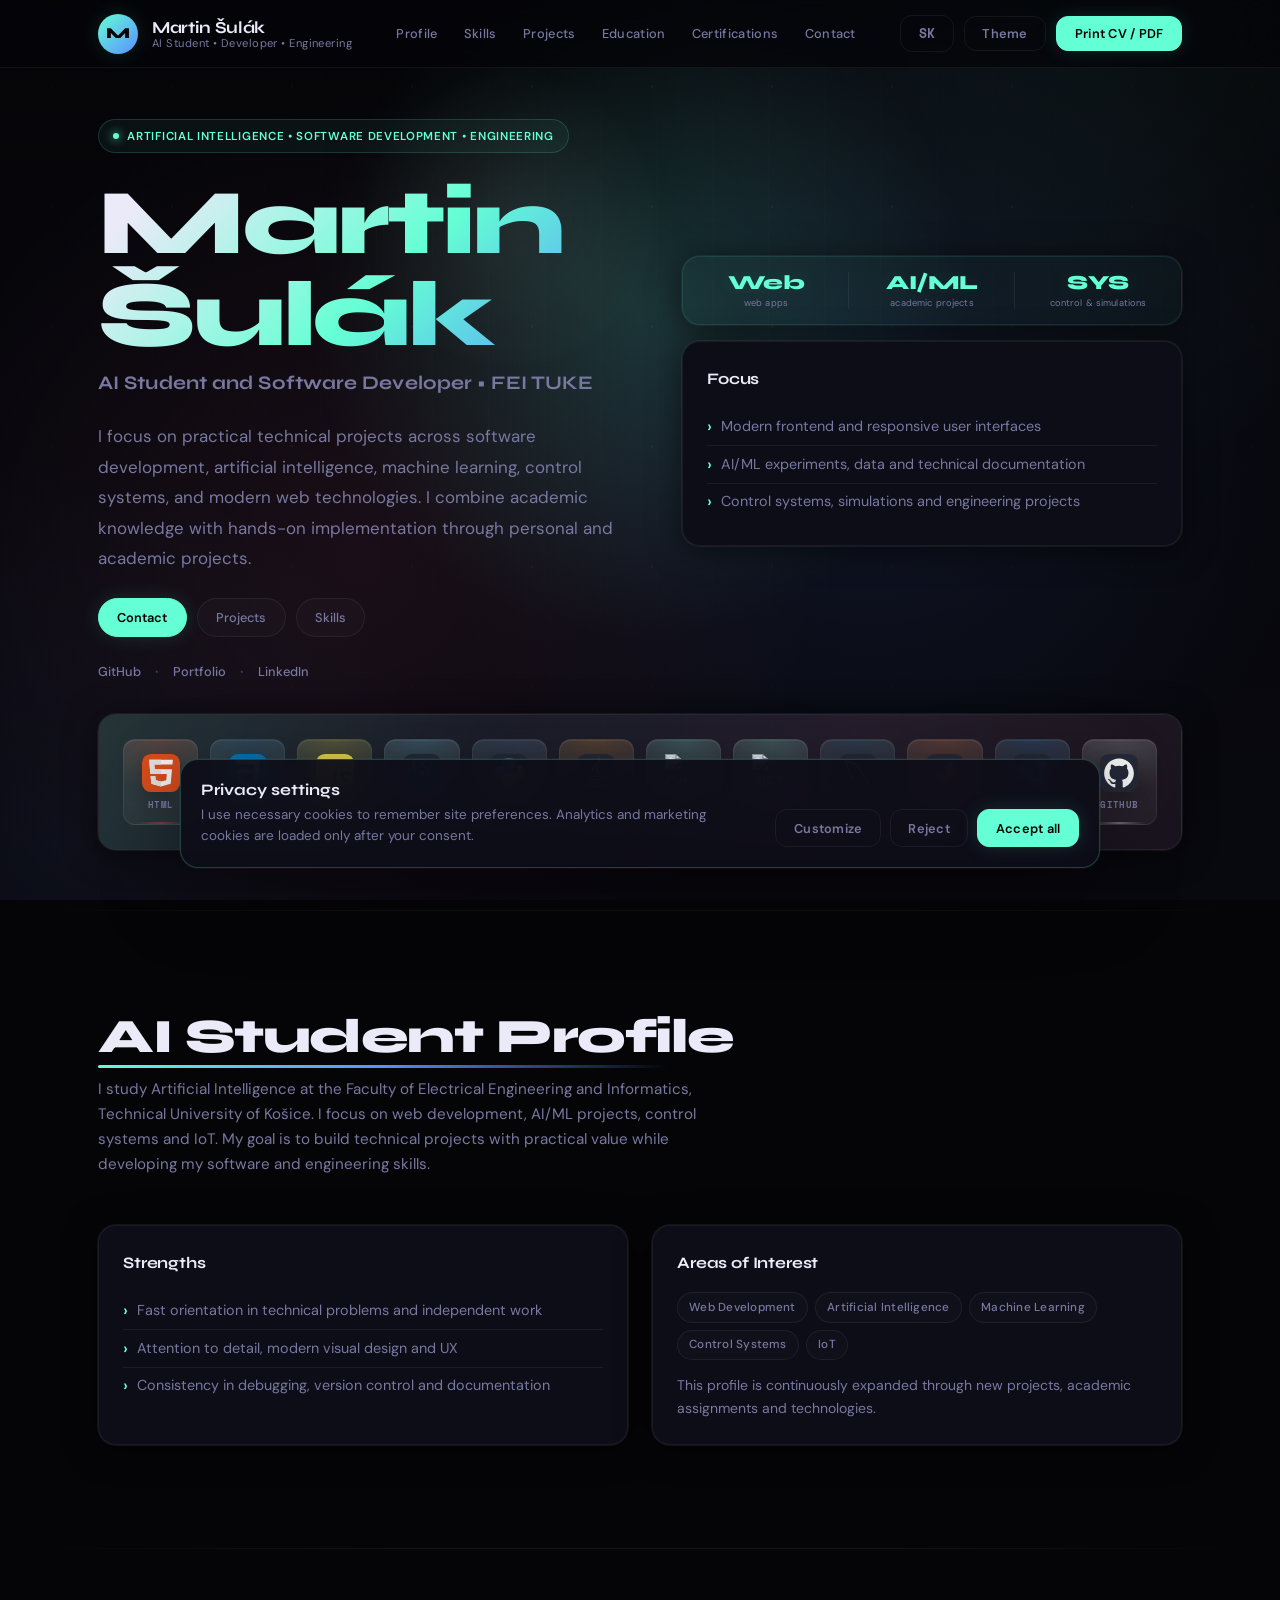
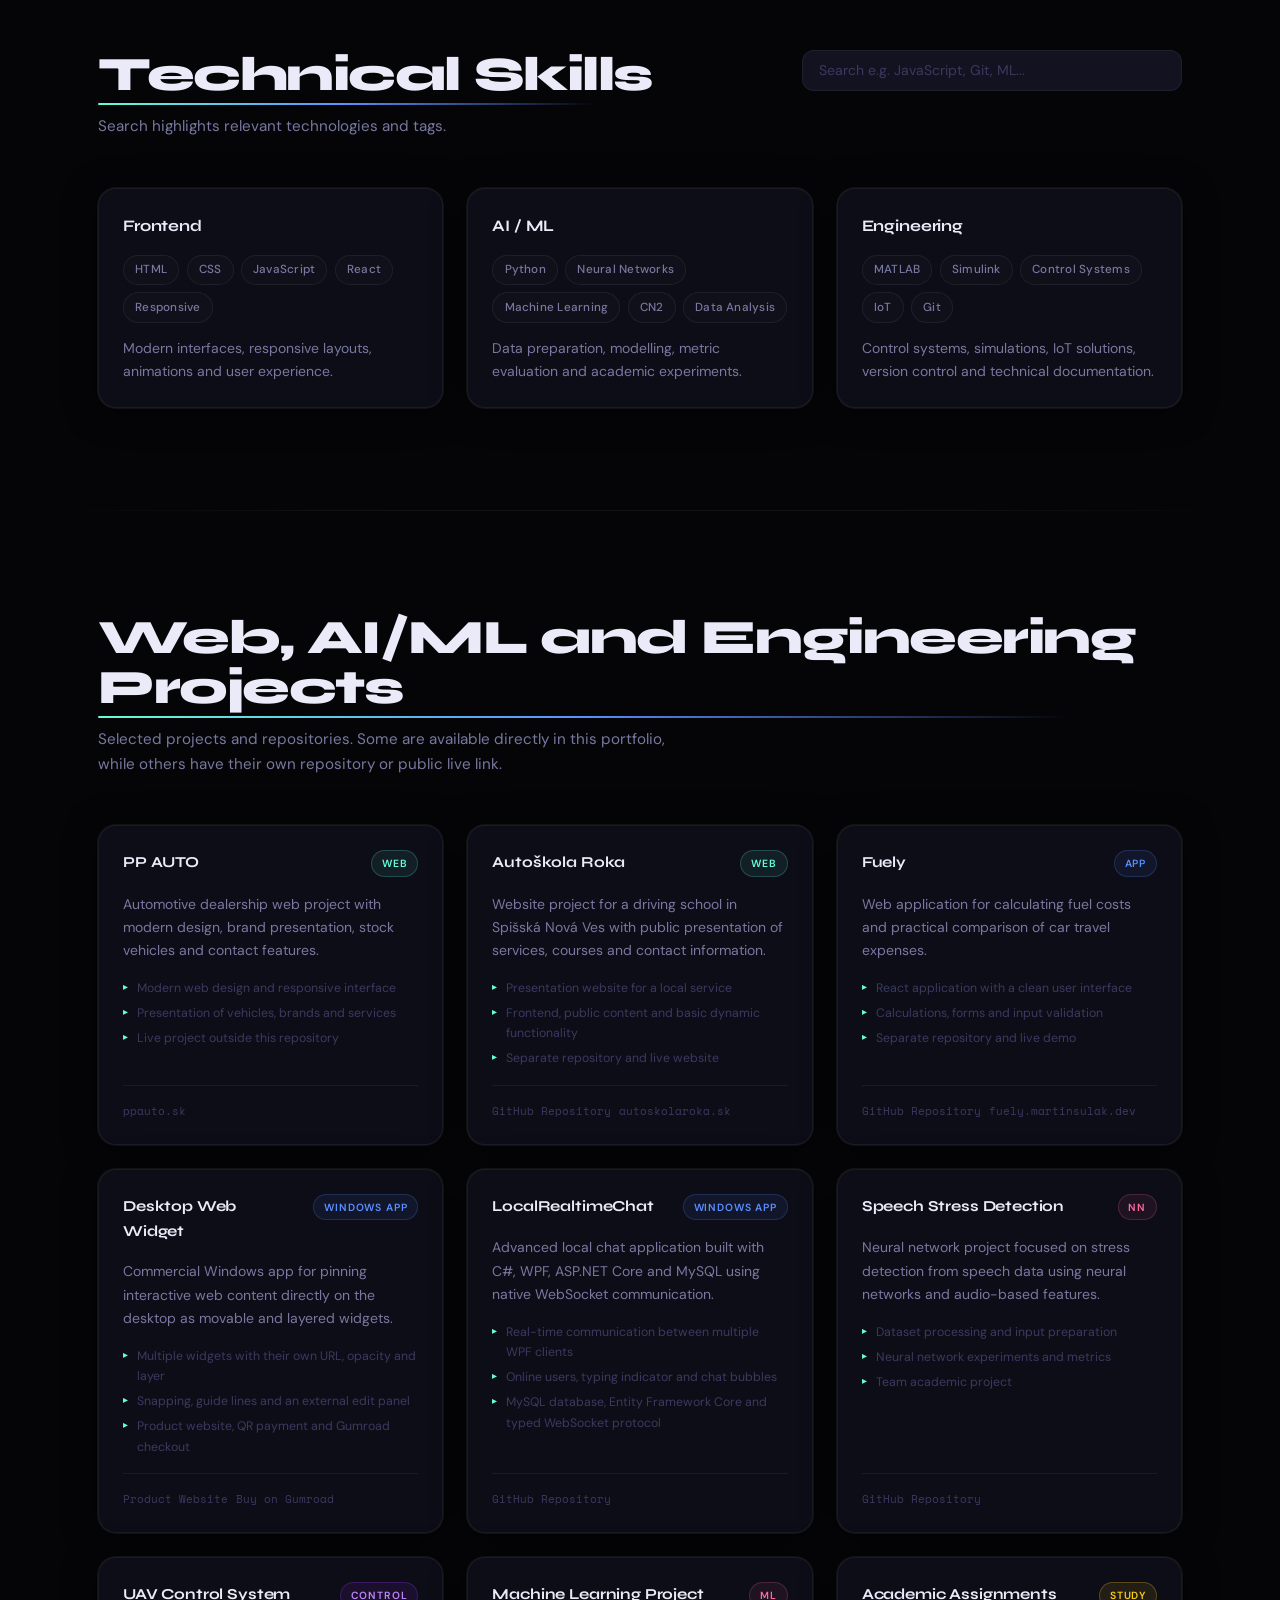
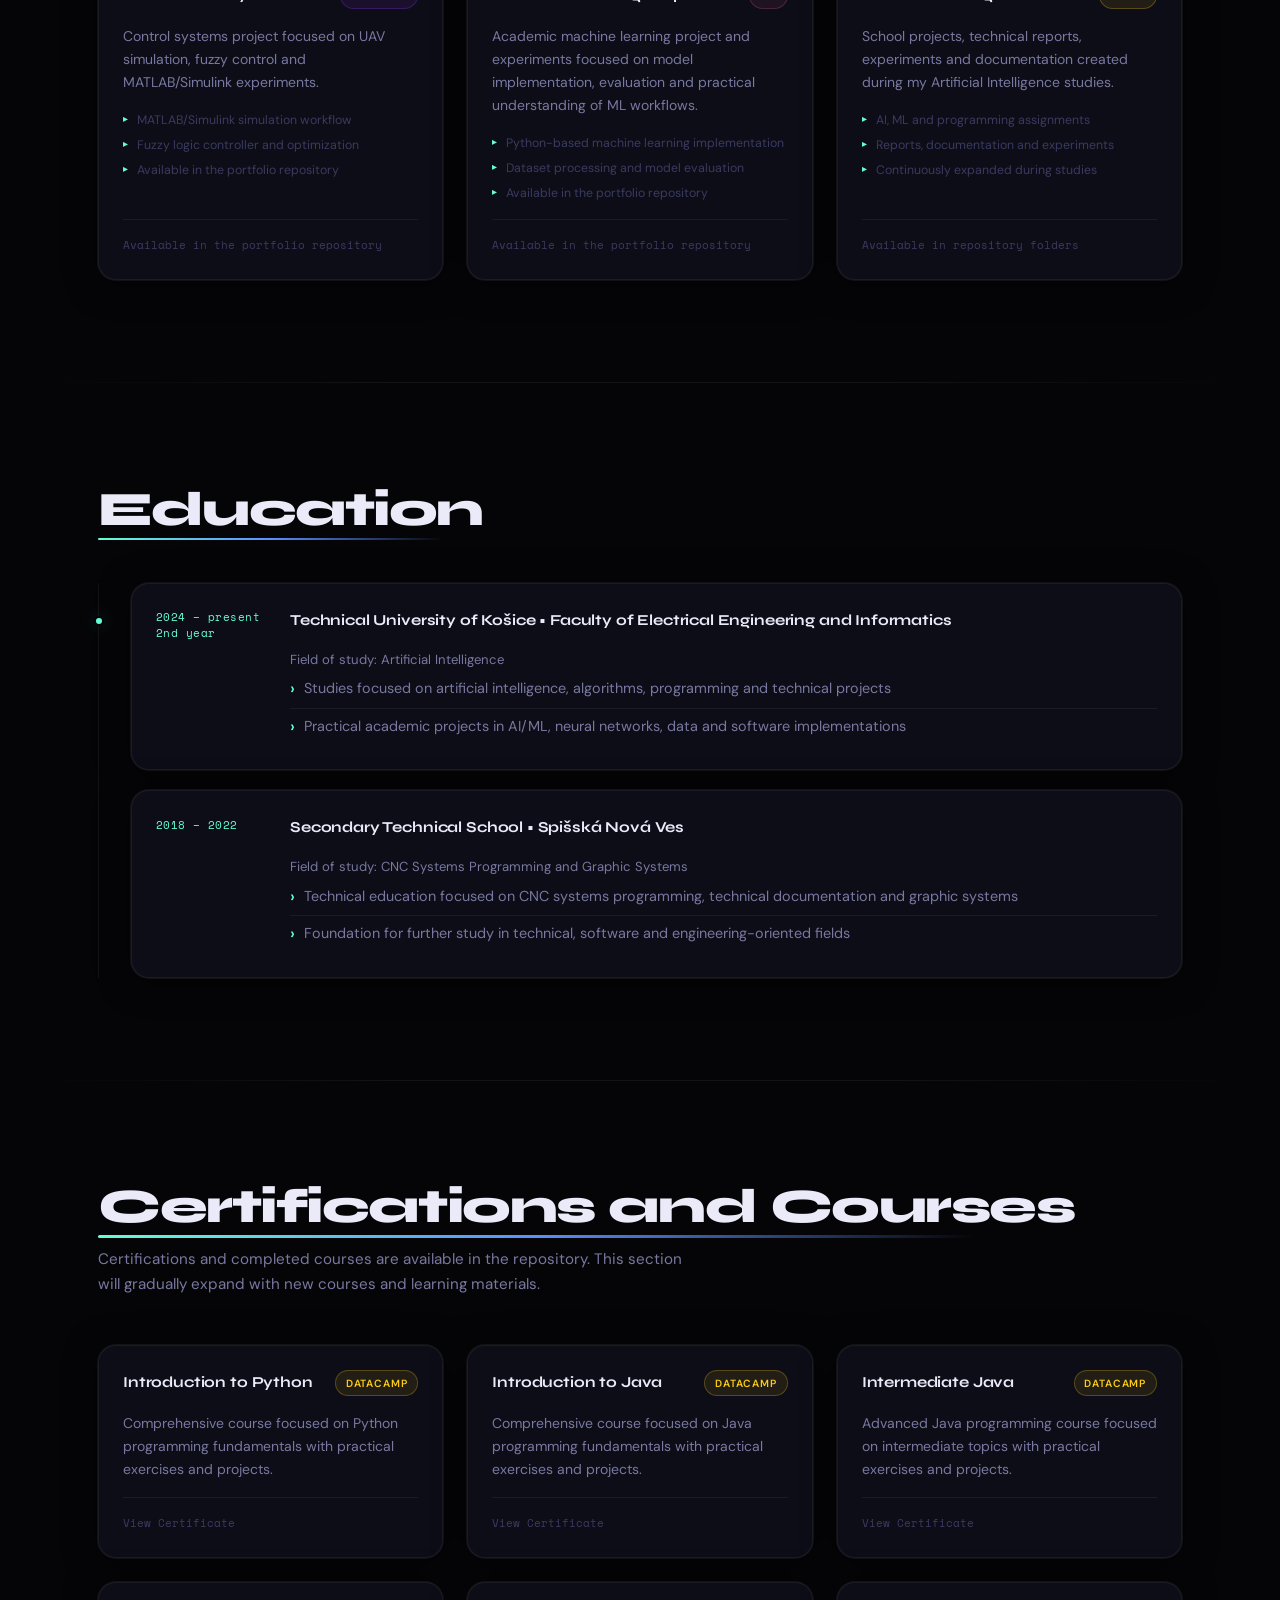
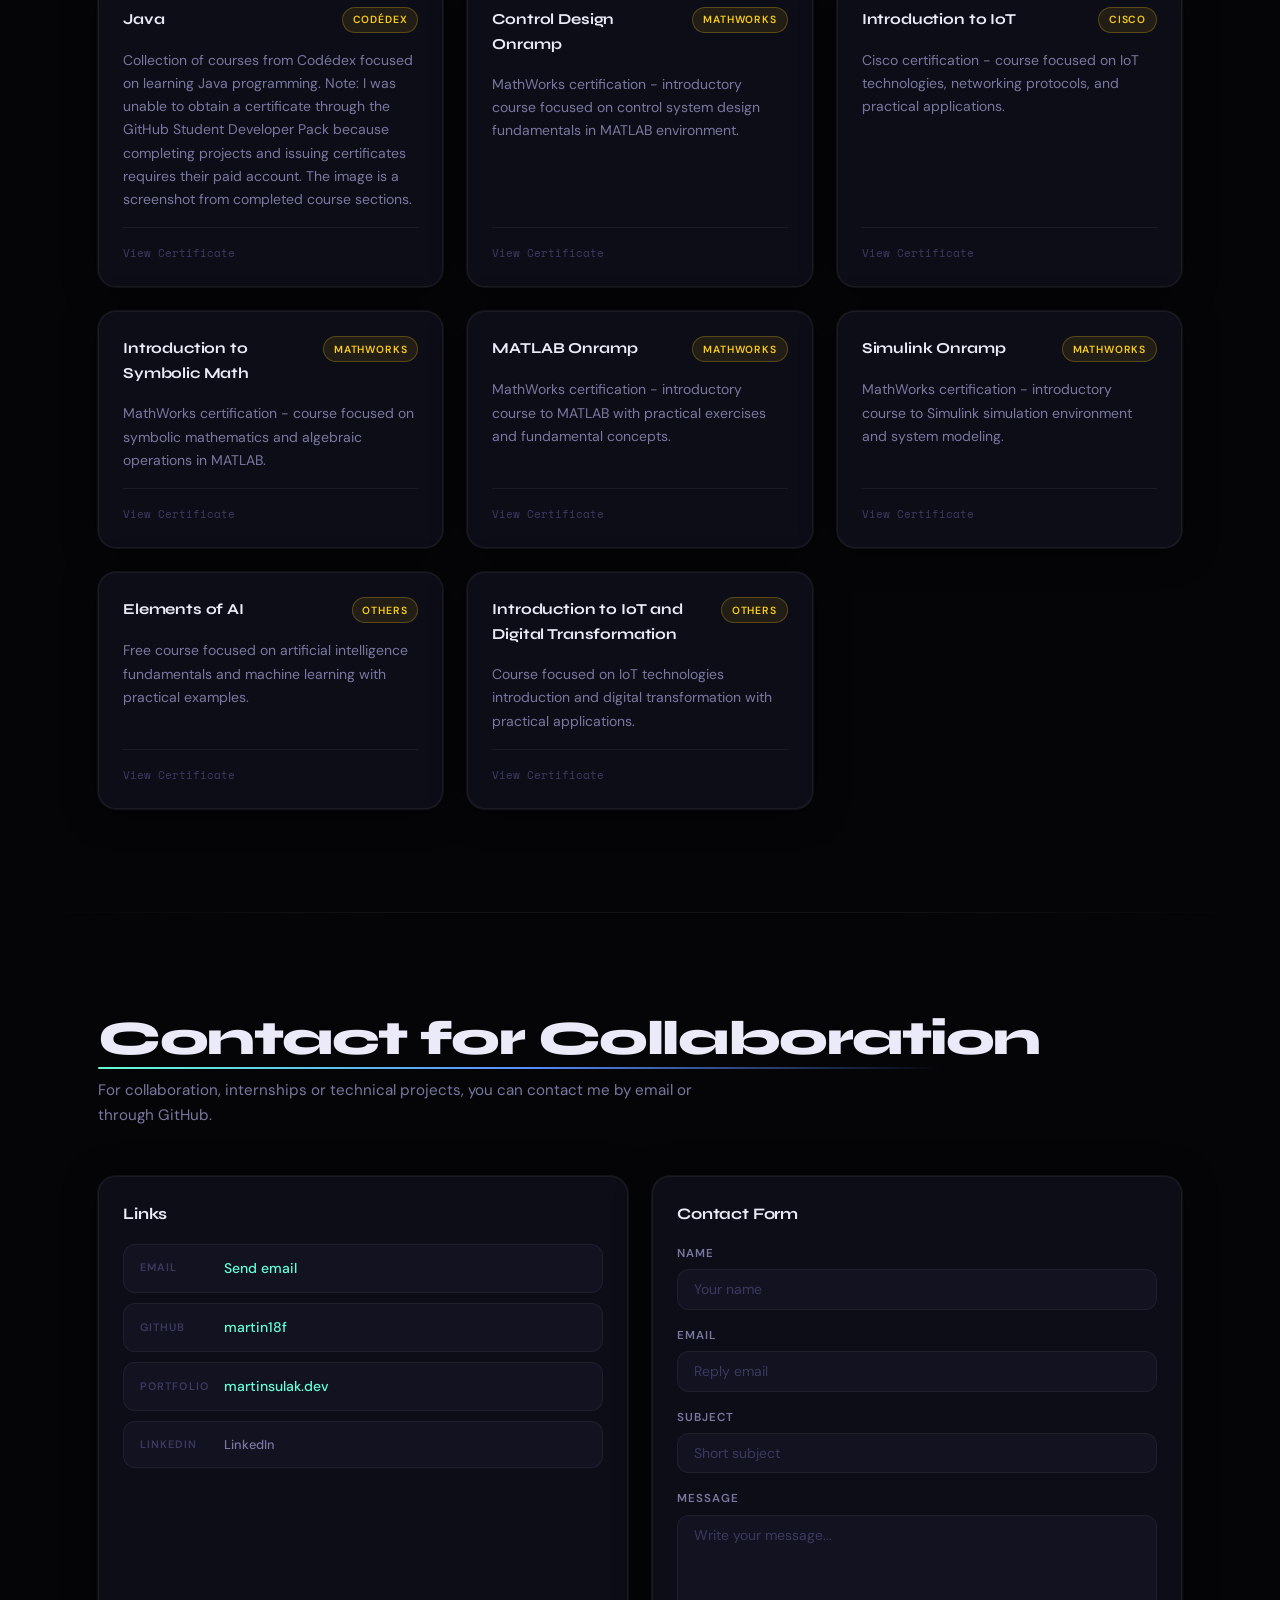
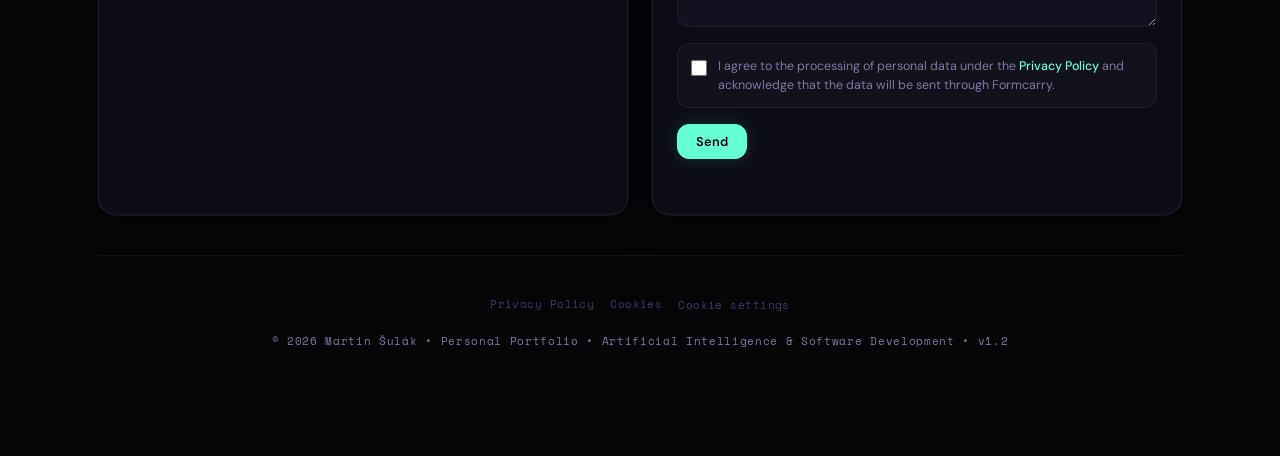
==== commit e31a9daf: "edit a techstack" ====
--- a/index.html
+++ b/index.html
@@ -257,68 +257,72 @@
   <div class="wrap">
           <div class="stack-panel">
 
-            <ul class="stack-icons" role="list">
-              <li class="stack-icon tech-html">
-                <img src="assets/icons/html.svg" width="38" height="38" alt="HTML icon" loading="lazy" decoding="async" />
-                <span class="stack-label">HTML</span>
-              </li>
-
-              <li class="stack-icon tech-css">
-                <img src="assets/icons/css.svg" width="38" height="38" alt="CSS icon" loading="lazy" decoding="async" />
-                <span class="stack-label">CSS</span>
-              </li>
-
-              <li class="stack-icon tech-js">
-                <img src="assets/icons/js.svg" width="38" height="38" alt="JavaScript icon" loading="lazy" decoding="async" />
-                <span class="stack-label">JavaScript</span>
-              </li>
-
-              <li class="stack-icon tech-react">
-                <img src="assets/icons/react.svg" width="38" height="38" alt="React icon" loading="lazy" decoding="async" />
-                <span class="stack-label">React</span>
-              </li>
-
-              <li class="stack-icon tech-python">
-                <img src="assets/icons/python.svg" width="38" height="38" alt="Python icon" loading="lazy" decoding="async" />
-                <span class="stack-label">Python</span>
-              </li>
-
-              <li class="stack-icon tech-java">
-                <img src="assets/icons/java.svg" width="38" height="38" alt="Java icon" loading="lazy" decoding="async" />
-                <span class="stack-label">Java</span>
-              </li>
-
-              <li class="stack-icon tech-c">
-                <img src="assets/icons/c.svg" width="38" height="38" alt="C programming icon" loading="lazy" decoding="async" />
-                <span class="stack-label">C</span>
-              </li>
-
-              <li class="stack-icon tech-mysql">
-                <img src="assets/icons/mysql.svg" width="38" height="38" alt="MySQL icon" loading="lazy" decoding="async" />
-                <span class="stack-label">MySQL</span>
-              </li>
-
-              <li class="stack-icon tech-matlab">
-                <img src="assets/icons/matlab.svg" width="38" height="38" alt="MATLAB icon" loading="lazy" decoding="async" />
-                <span class="stack-label">MATLAB</span>
-              </li>
-
-              <li class="stack-icon tech-vscode">
-                <img src="assets/icons/vscode.svg" width="38" height="38" alt="Visual Studio Code icon" loading="lazy" decoding="async" />
-                <span class="stack-label">VS Code</span>
-              </li>
-
-              <li class="stack-icon tech-git">
-                <img src="assets/icons/git.svg" width="38" height="38" alt="Git icon" loading="lazy" decoding="async" />
-                <span class="stack-label">Git</span>
-              </li>
-
-              <li class="stack-icon tech-github">
-                <img src="assets/icons/github.svg" width="38" height="38" alt="GitHub icon" loading="lazy" decoding="async" />
-                <span class="stack-label">GitHub</span>
-              </li>
-            </ul>
-          </div>
+  <ul class="stack-icons" role="list">
+    <li class="stack-icon tech-html">
+      <img src="assets/icons/html.svg" width="38" height="38" alt="HTML icon" loading="lazy" decoding="async" />
+      <span class="stack-label">HTML</span>
+    </li>
+
+    <li class="stack-icon tech-css">
+      <img src="assets/icons/css.svg" width="38" height="38" alt="CSS icon" loading="lazy" decoding="async" />
+      <span class="stack-label">CSS</span>
+    </li>
+
+    <li class="stack-icon tech-js">
+      <img src="assets/icons/js.svg" width="38" height="38" alt="JavaScript icon" loading="lazy" decoding="async" />
+      <span class="stack-label">JavaScript</span>
+    </li>
+
+    <li class="stack-icon tech-react">
+      <img src="assets/icons/react.svg" width="38" height="38" alt="React icon" loading="lazy" decoding="async" />
+      <span class="stack-label">React</span>
+    </li>
+
+    <li class="stack-icon tech-python">
+      <img src="assets/icons/python.svg" width="38" height="38" alt="Python icon" loading="lazy" decoding="async" />
+      <span class="stack-label">Python</span>
+    </li>
+
+    <li class="stack-icon tech-java">
+      <img src="assets/icons/java.svg" width="38" height="38" alt="Java icon" loading="lazy" decoding="async" />
+      <span class="stack-label">Java</span>
+    </li>
+
+    
+
+    <li class="stack-icon tech-cs">
+      <img src="assets/icons/cs.svg" width="38" height="38" alt="C# icon" loading="lazy" decoding="async" />
+      <span class="stack-label">C#</span>
+    </li>
+
+    <li class="stack-icon tech-dotnet">
+      <img src="assets/icons/dotnet.svg" width="38" height="38" alt=".NET icon" loading="lazy" decoding="async" />
+      <span class="stack-label">.NET</span>
+    </li>
+
+    <li class="stack-icon tech-mysql">
+      <img src="assets/icons/mysql.svg" width="38" height="38" alt="MySQL icon" loading="lazy" decoding="async" />
+      <span class="stack-label">MySQL</span>
+    </li>
+
+    <li class="stack-icon tech-matlab">
+      <img src="assets/icons/matlab.svg" width="38" height="38" alt="MATLAB icon" loading="lazy" decoding="async" />
+      <span class="stack-label">MATLAB</span>
+    </li>
+
+    <li class="stack-icon tech-vscode">
+      <img src="assets/icons/vscode.svg" width="38" height="38" alt="Visual Studio Code icon" loading="lazy" decoding="async" />
+      <span class="stack-label">VS Code</span>
+    </li>
+
+    
+
+    <li class="stack-icon tech-github">
+      <img src="assets/icons/github.svg" width="38" height="38" alt="GitHub icon" loading="lazy" decoding="async" />
+      <span class="stack-label">GitHub</span>
+    </li>
+  </ul>
+</div>
         </div>
 
     <section class="section" id="profil">
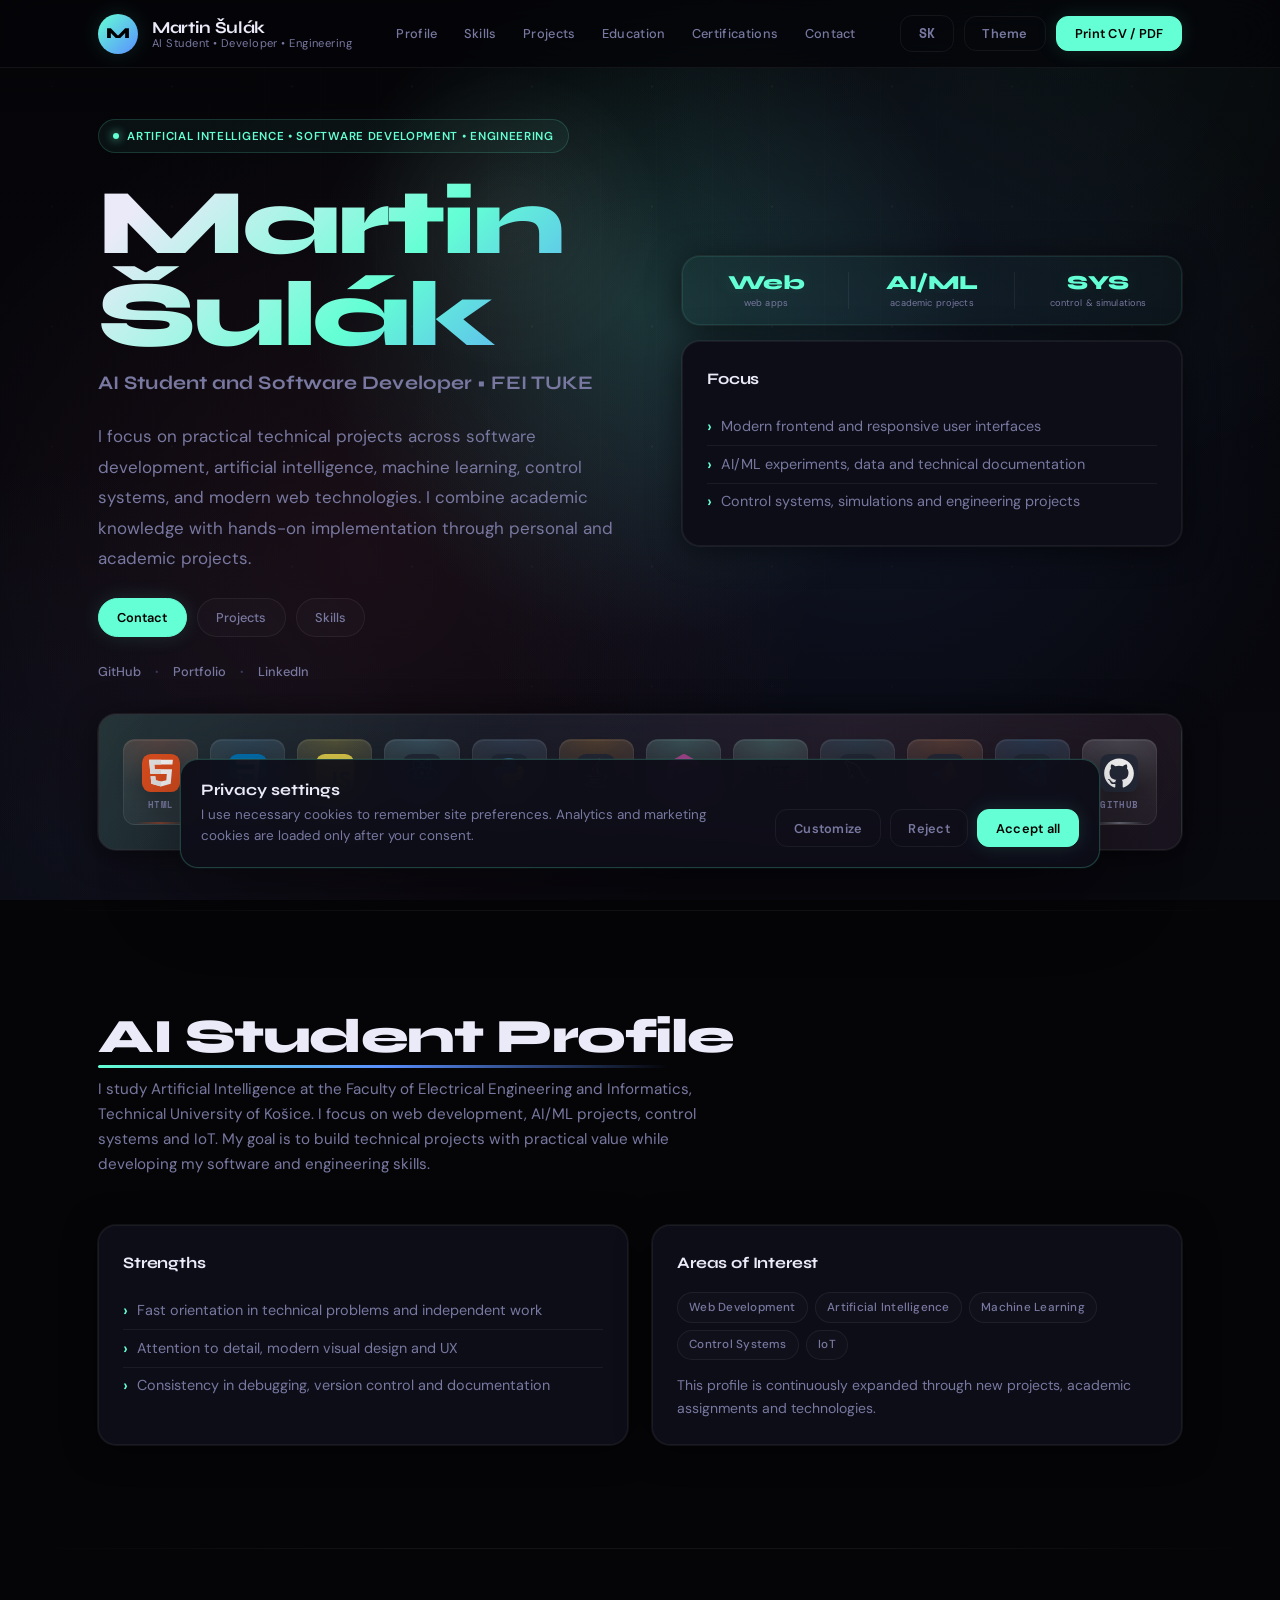
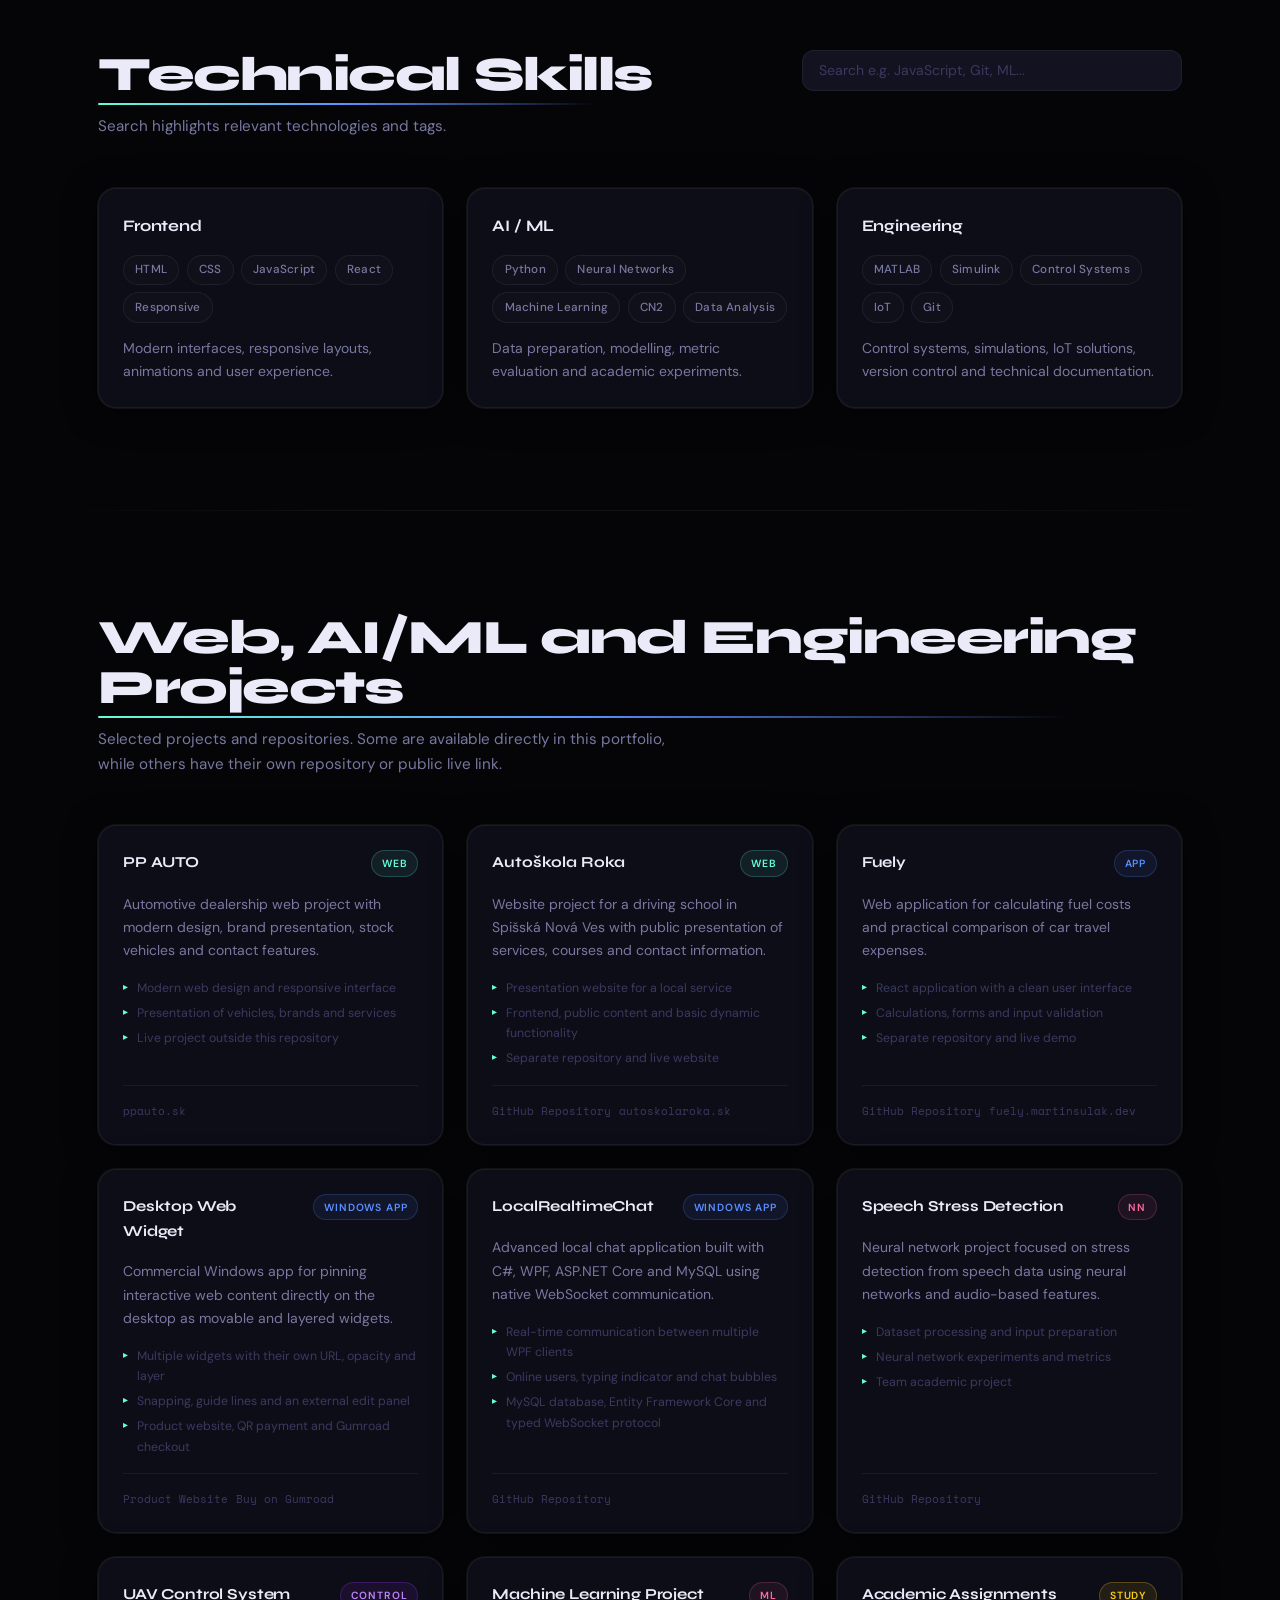
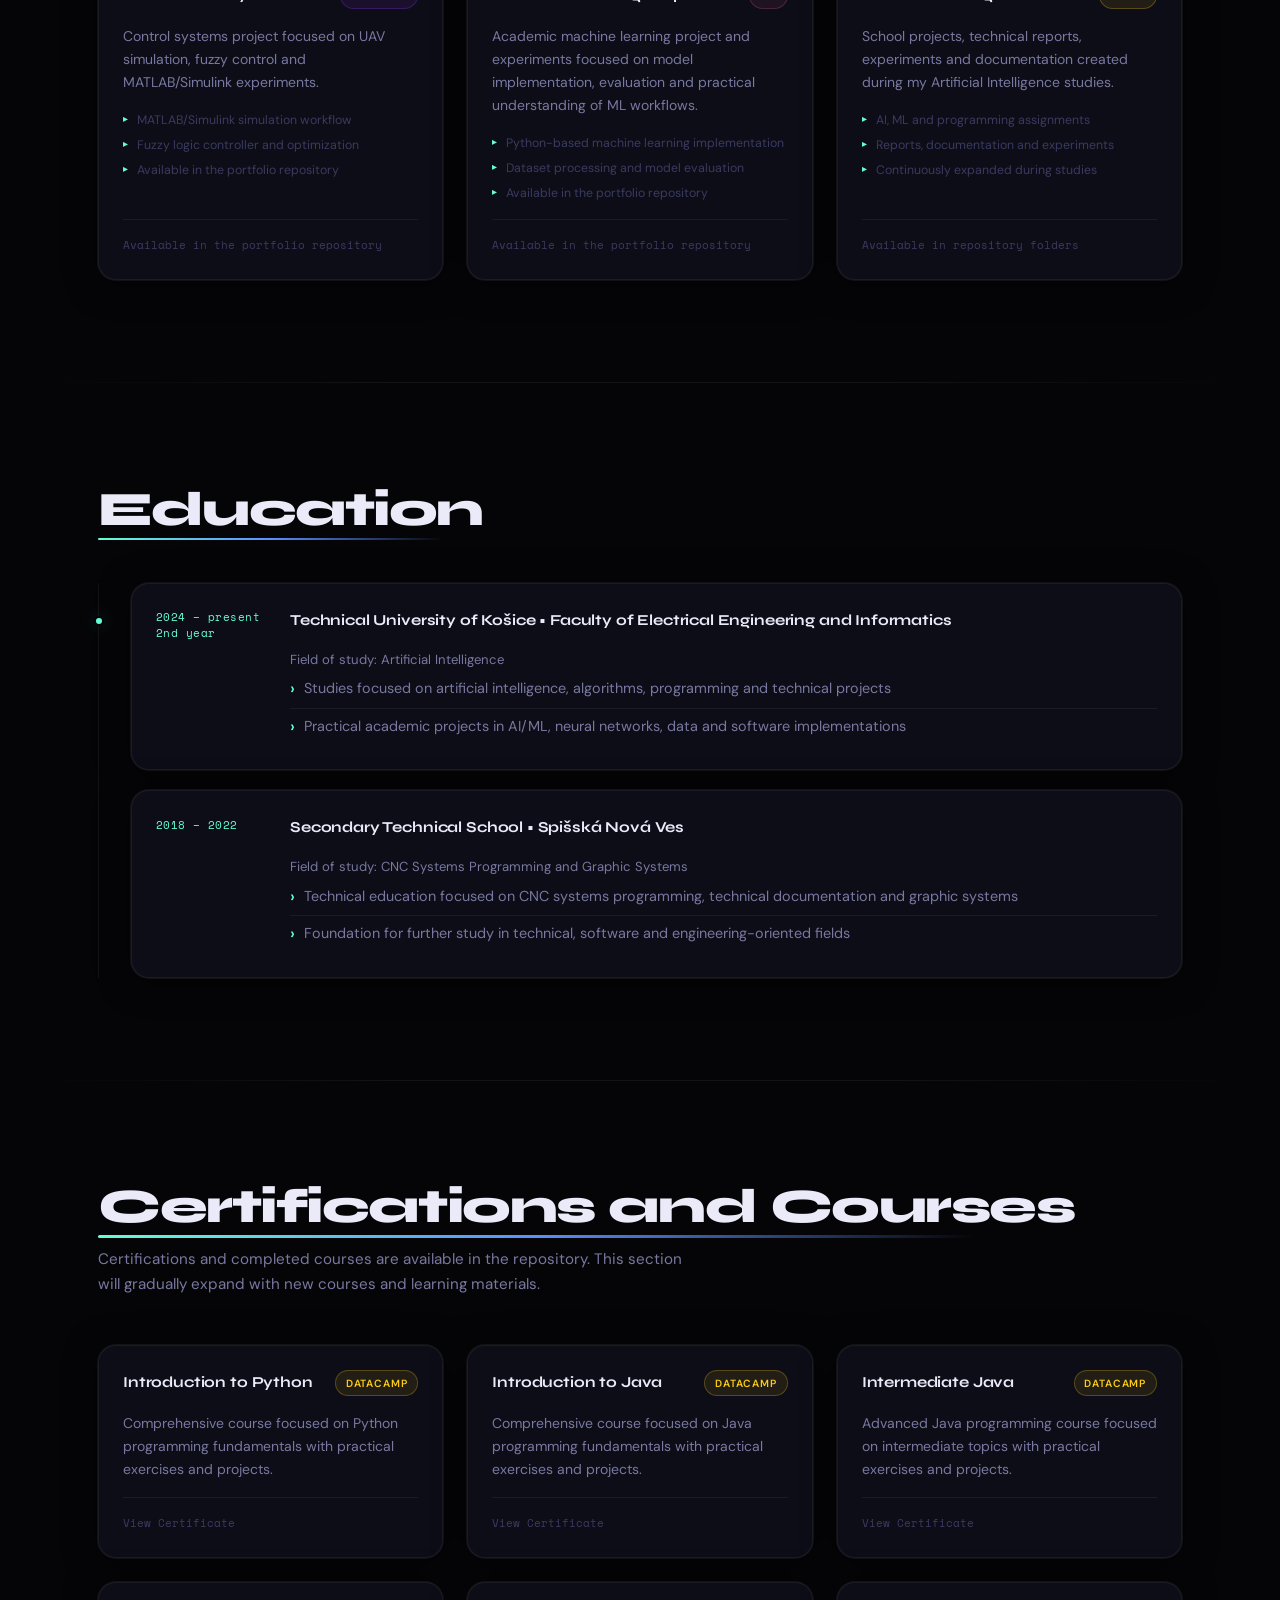
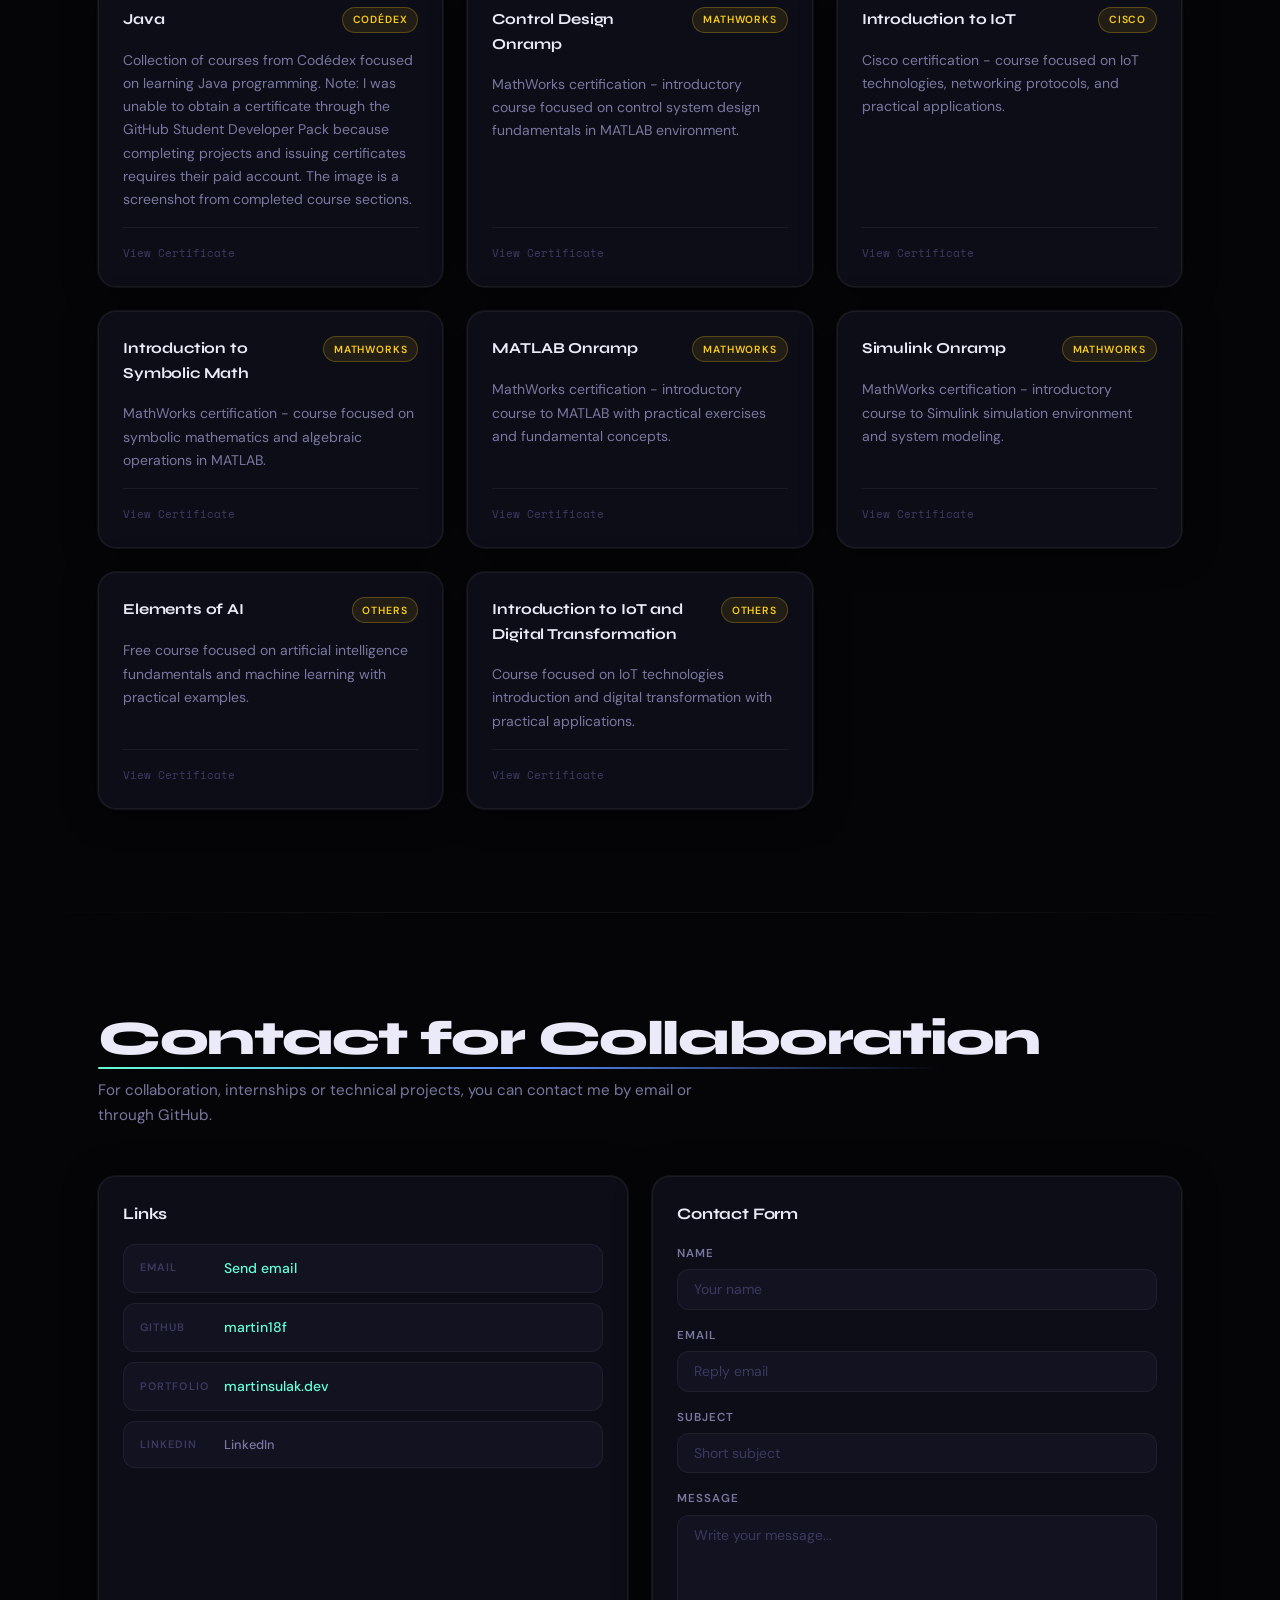
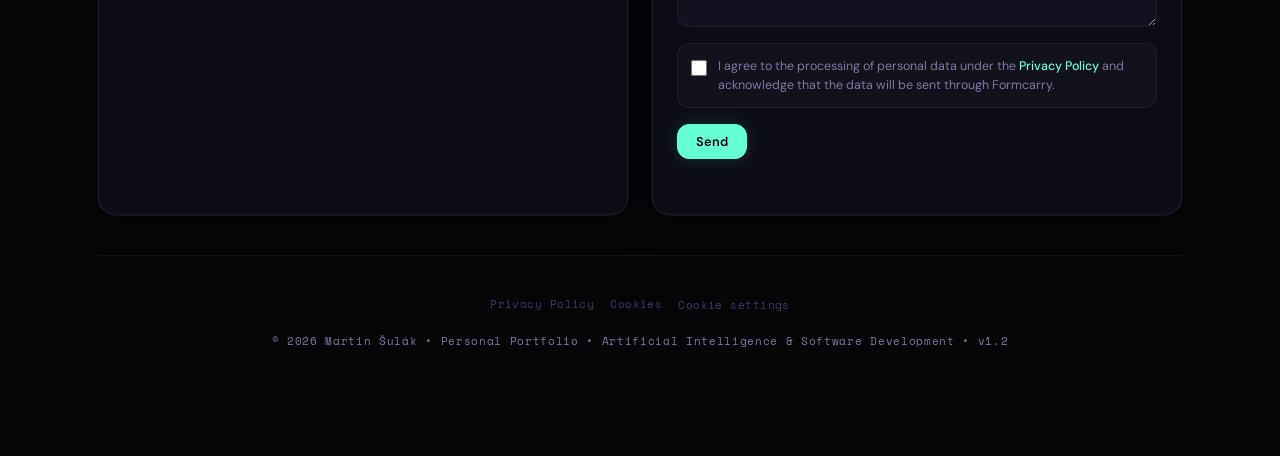
==== commit ac6bb9c7: "edit a techstack" ====
--- a/index.html
+++ b/index.html
@@ -291,7 +291,7 @@
     
 
     <li class="stack-icon tech-cs">
-      <img src="assets/icons/cs.svg" width="38" height="38" alt="C# icon" loading="lazy" decoding="async" />
+      <img src="assets/icons/cs.png" width="38" height="38" alt="C# icon" loading="lazy" decoding="async" />
       <span class="stack-label">C#</span>
     </li>
 
@@ -322,7 +322,7 @@
       <span class="stack-label">GitHub</span>
     </li>
   </ul>
-</div>
+          </div>
         </div>
 
     <section class="section" id="profil">
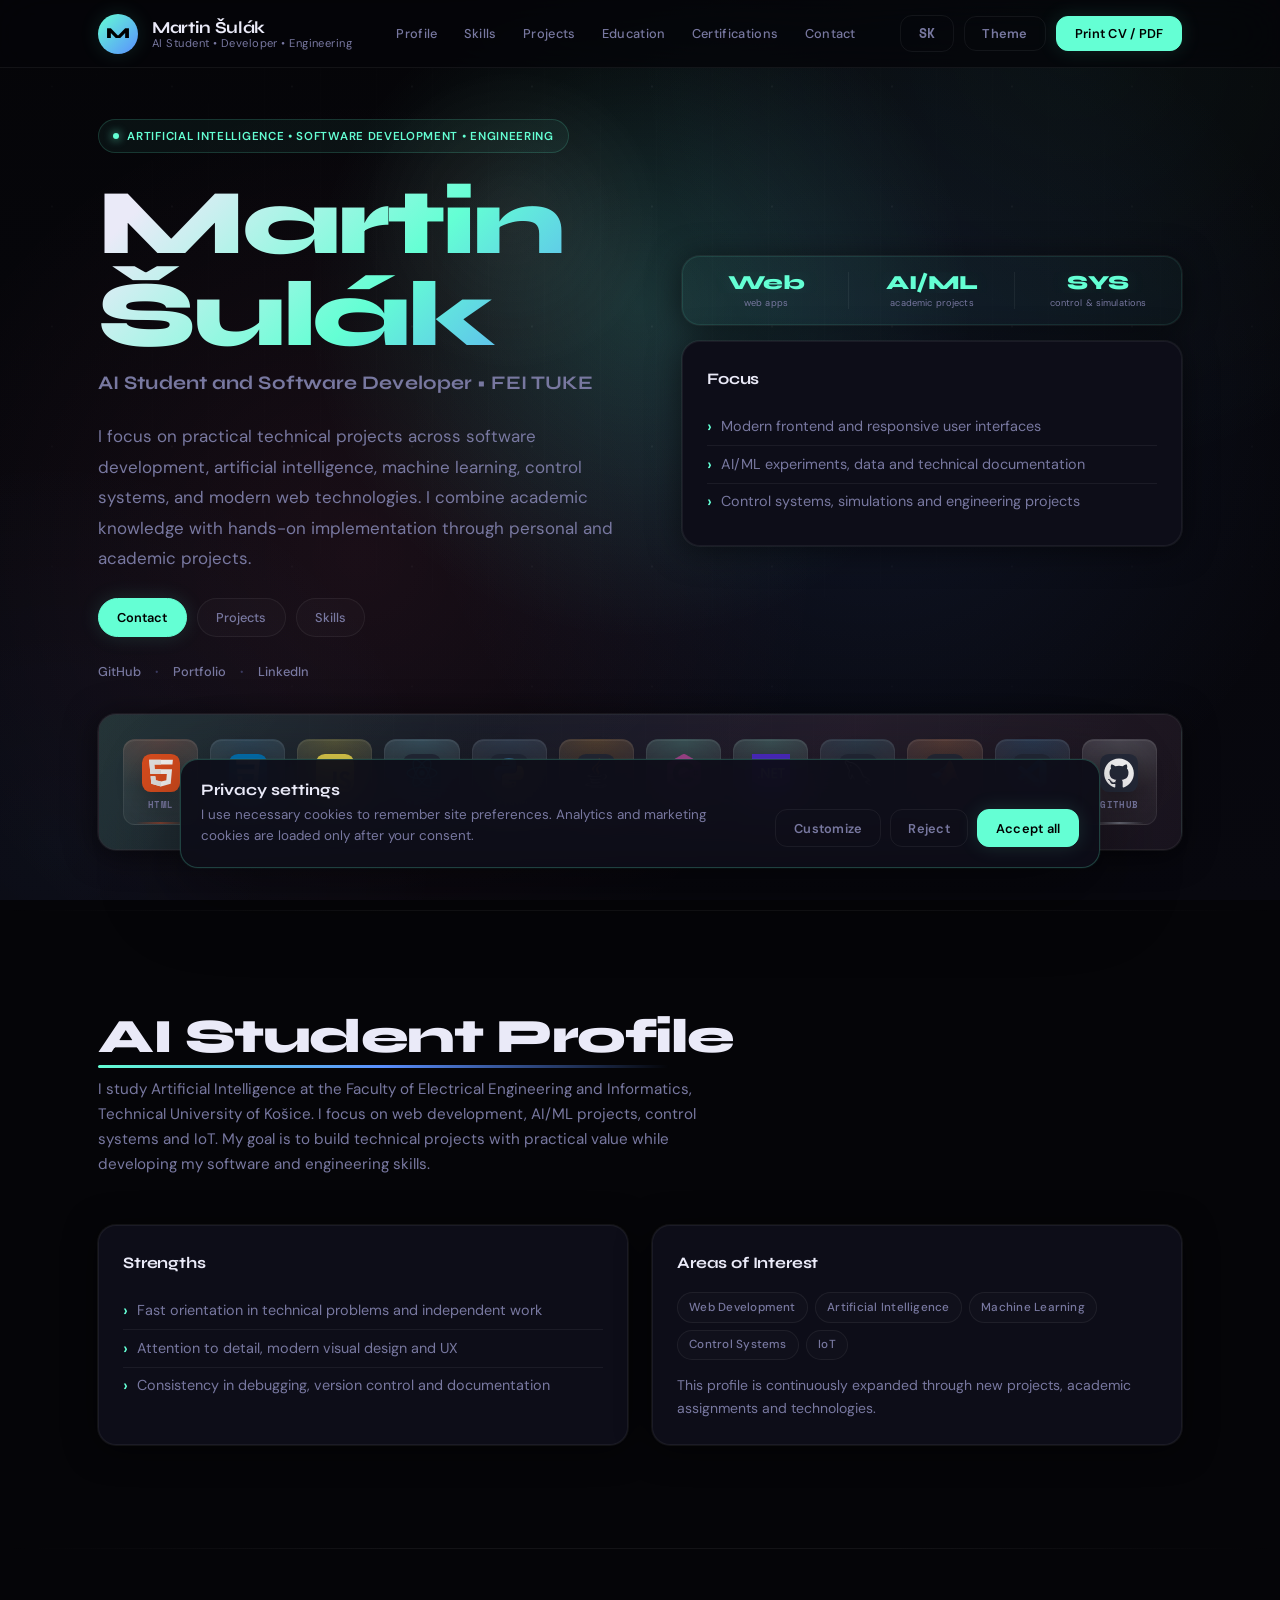
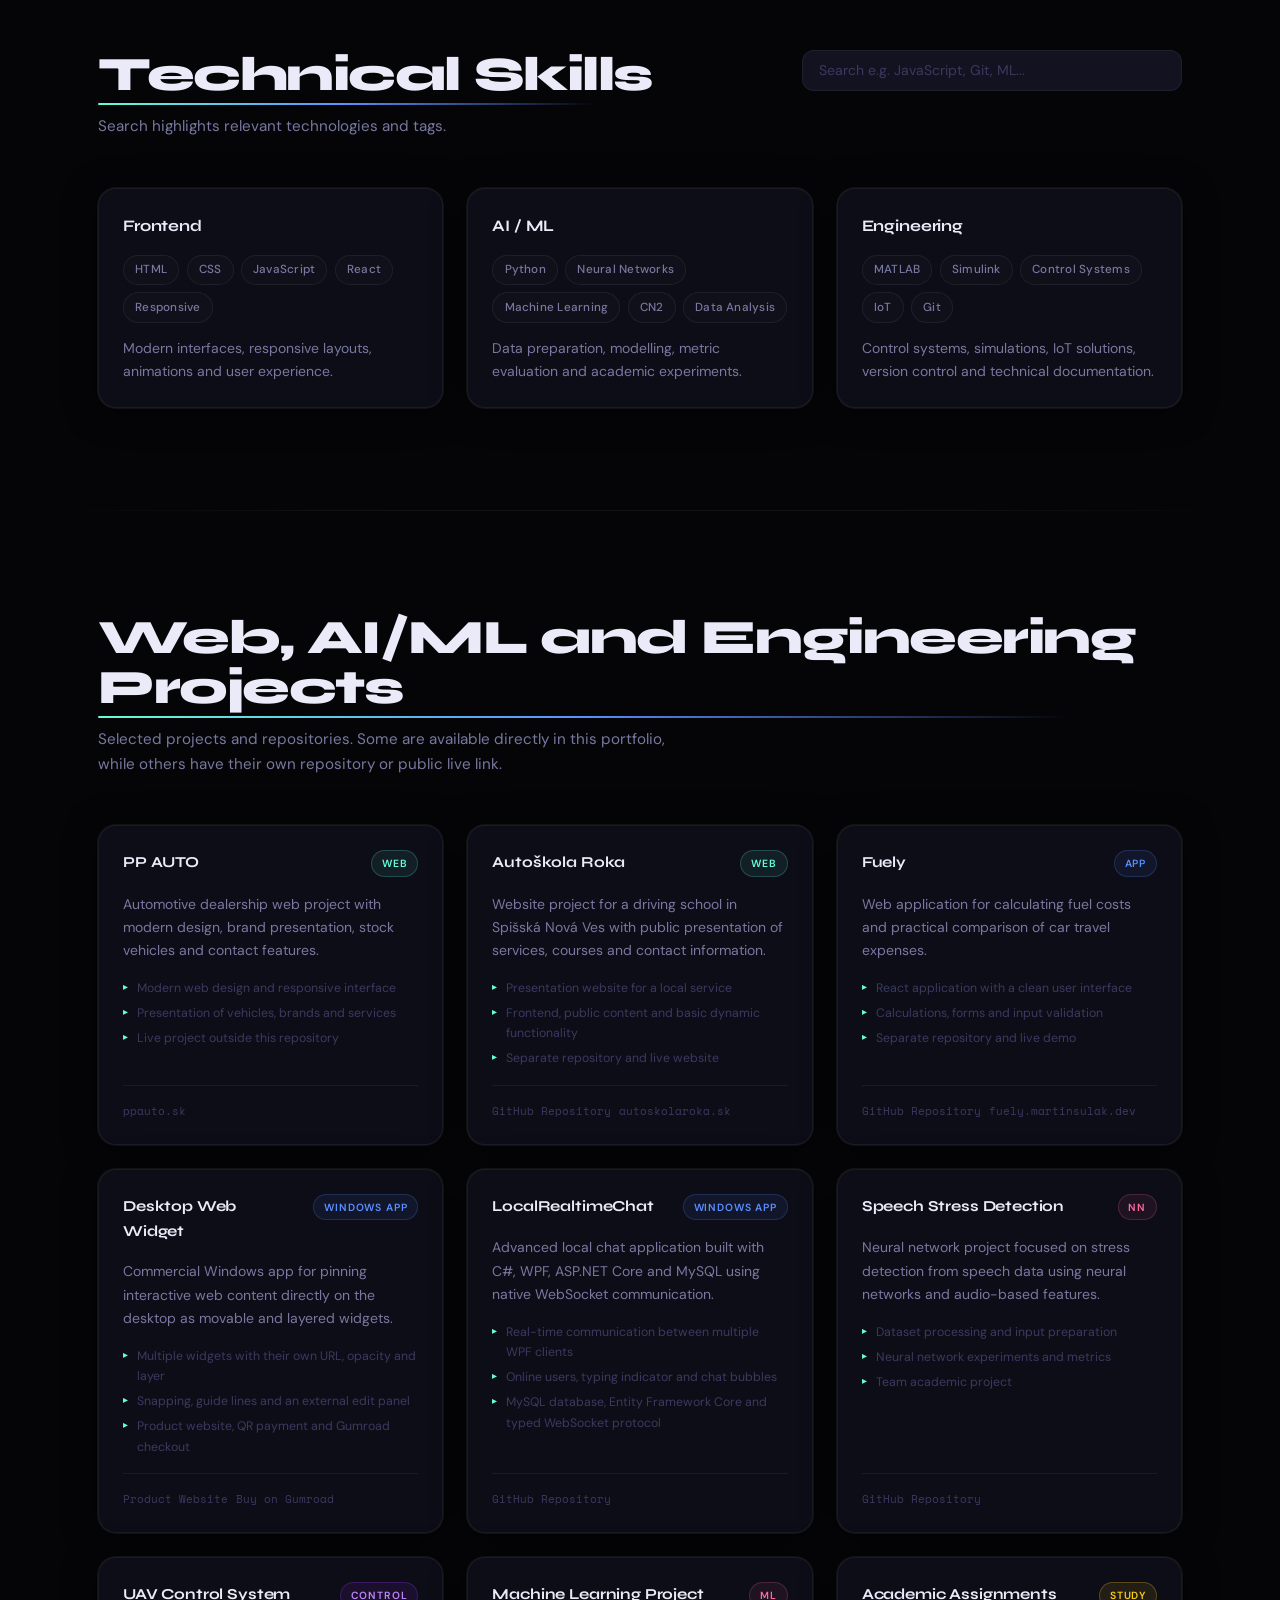
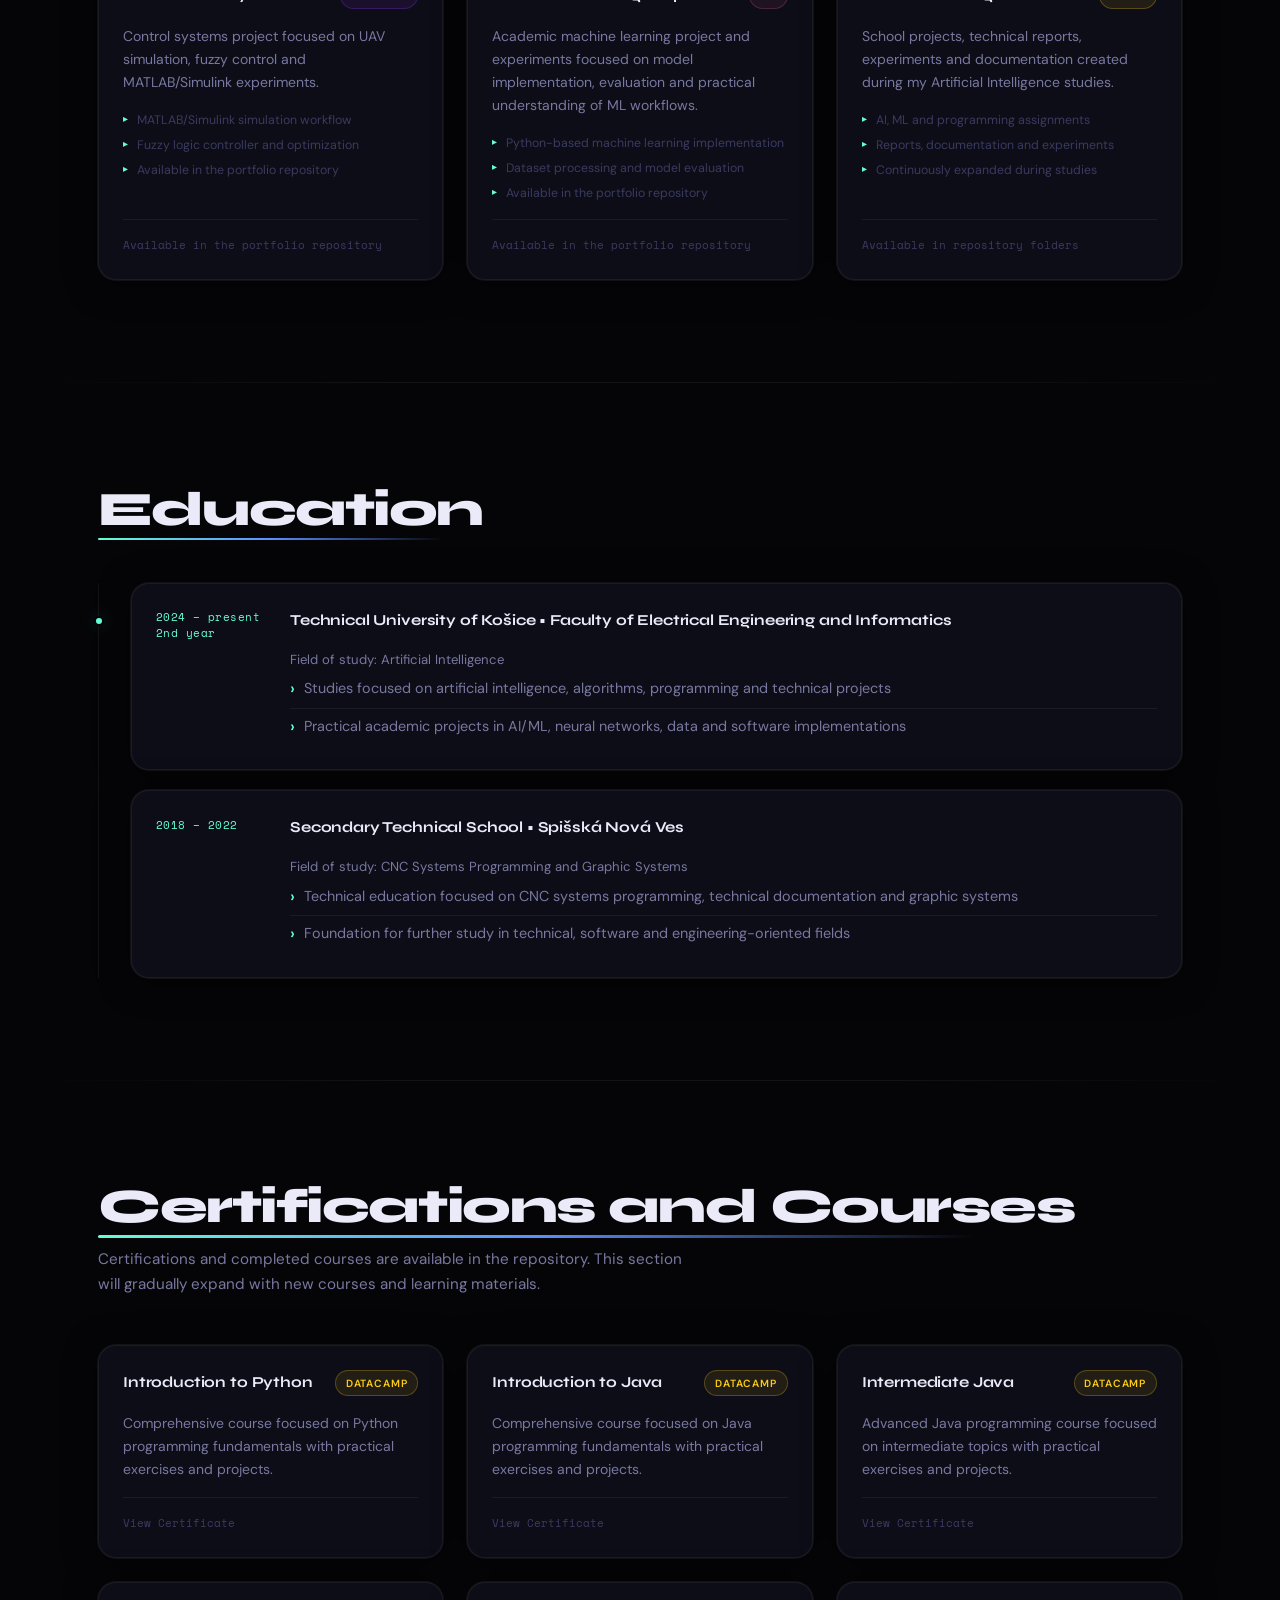
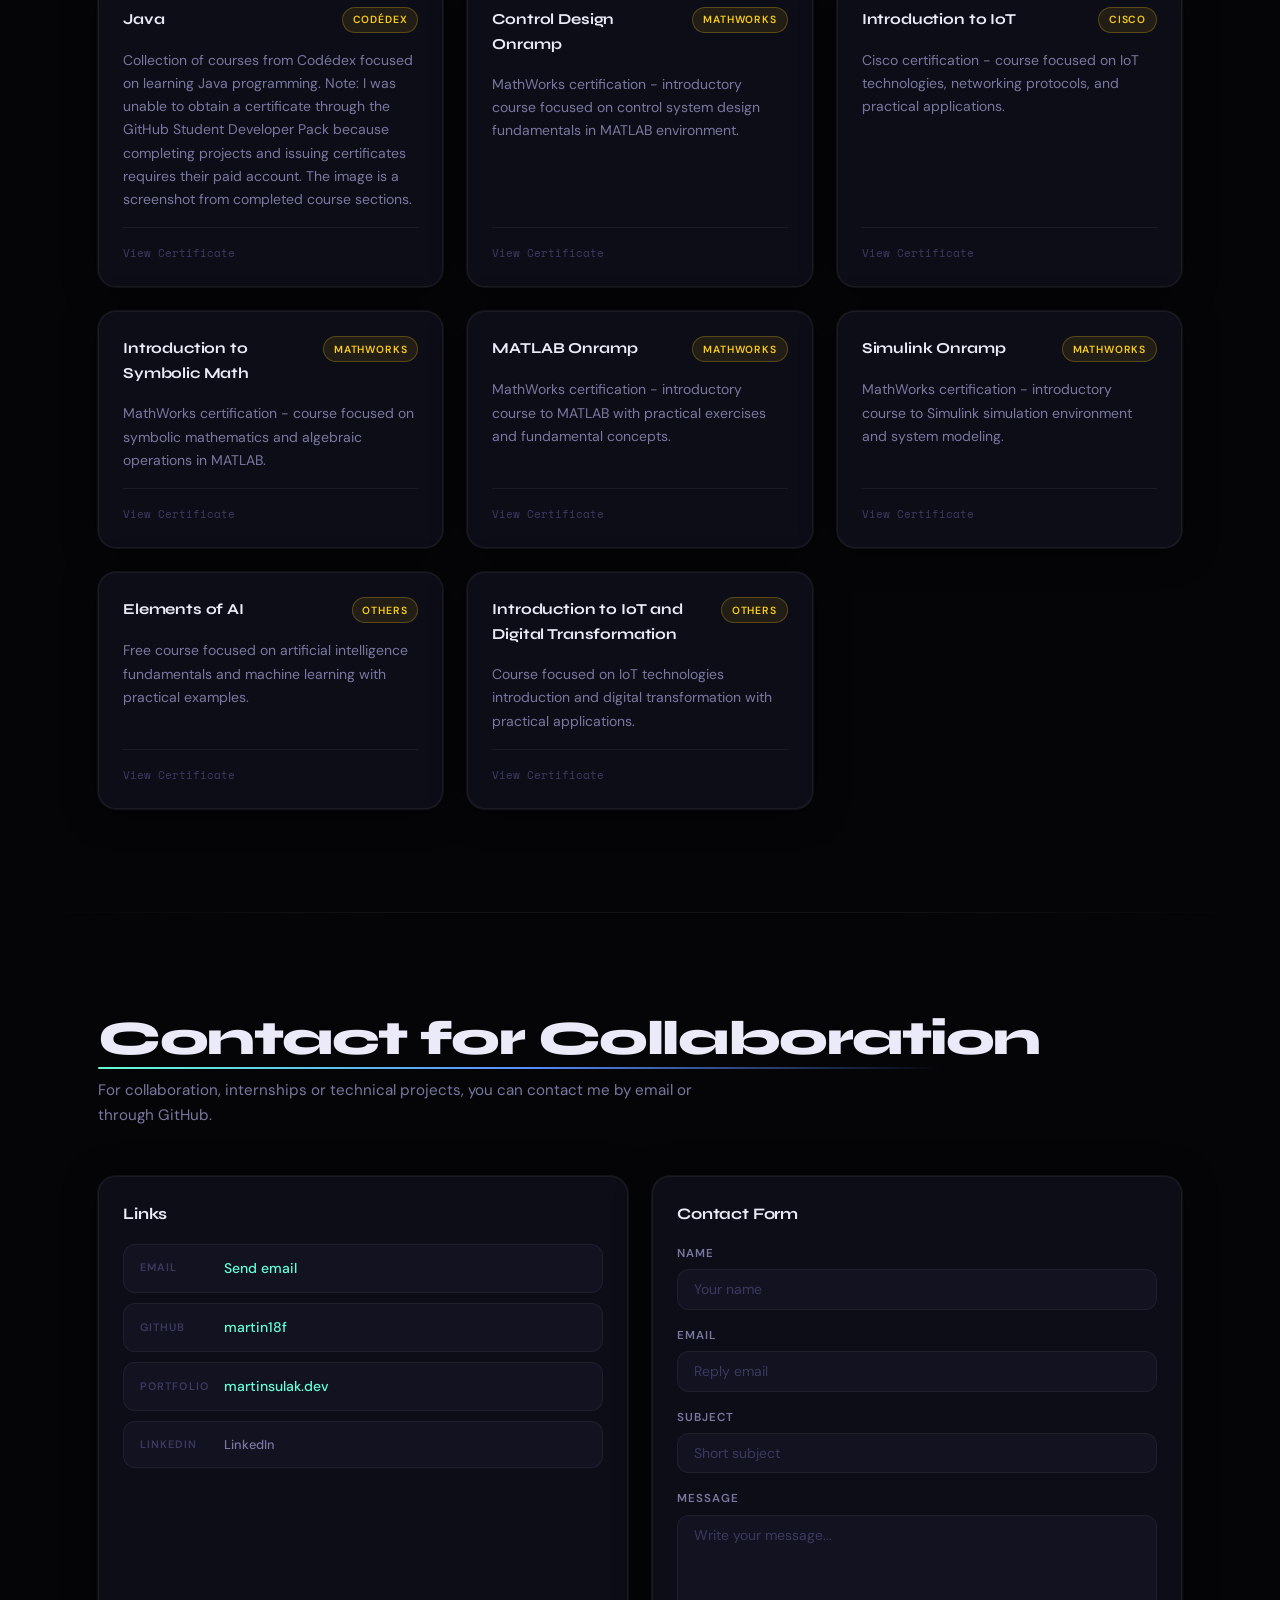
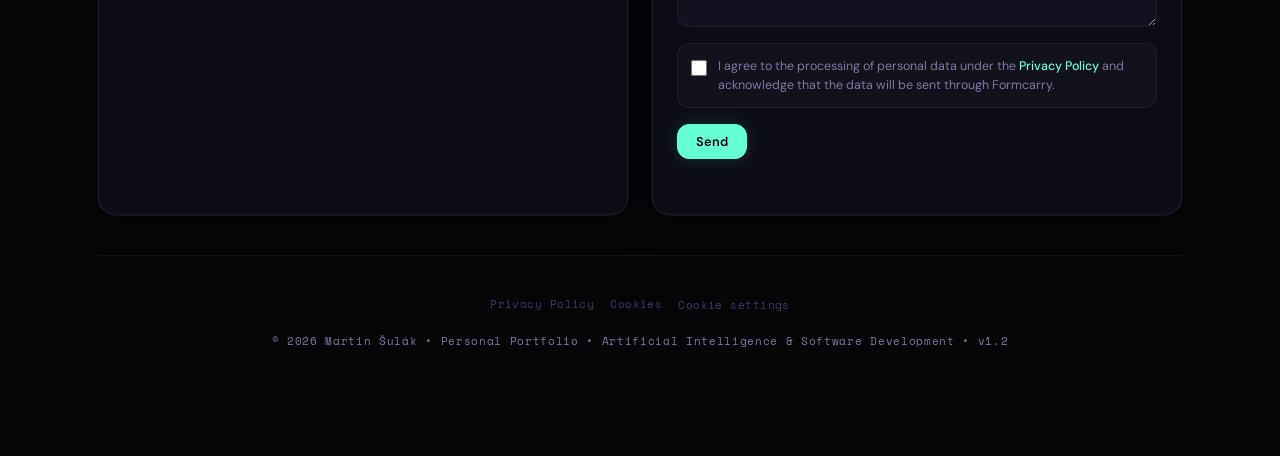
==== commit f9a49eea: "edit a techstack" ====
--- a/index.html
+++ b/index.html
@@ -296,7 +296,7 @@
     </li>
 
     <li class="stack-icon tech-dotnet">
-      <img src="assets/icons/dotnet.svg" width="38" height="38" alt=".NET icon" loading="lazy" decoding="async" />
+      <img src="assets/icons/dotnet.png" width="38" height="38" alt=".NET icon" loading="lazy" decoding="async" />
       <span class="stack-label">.NET</span>
     </li>
 
